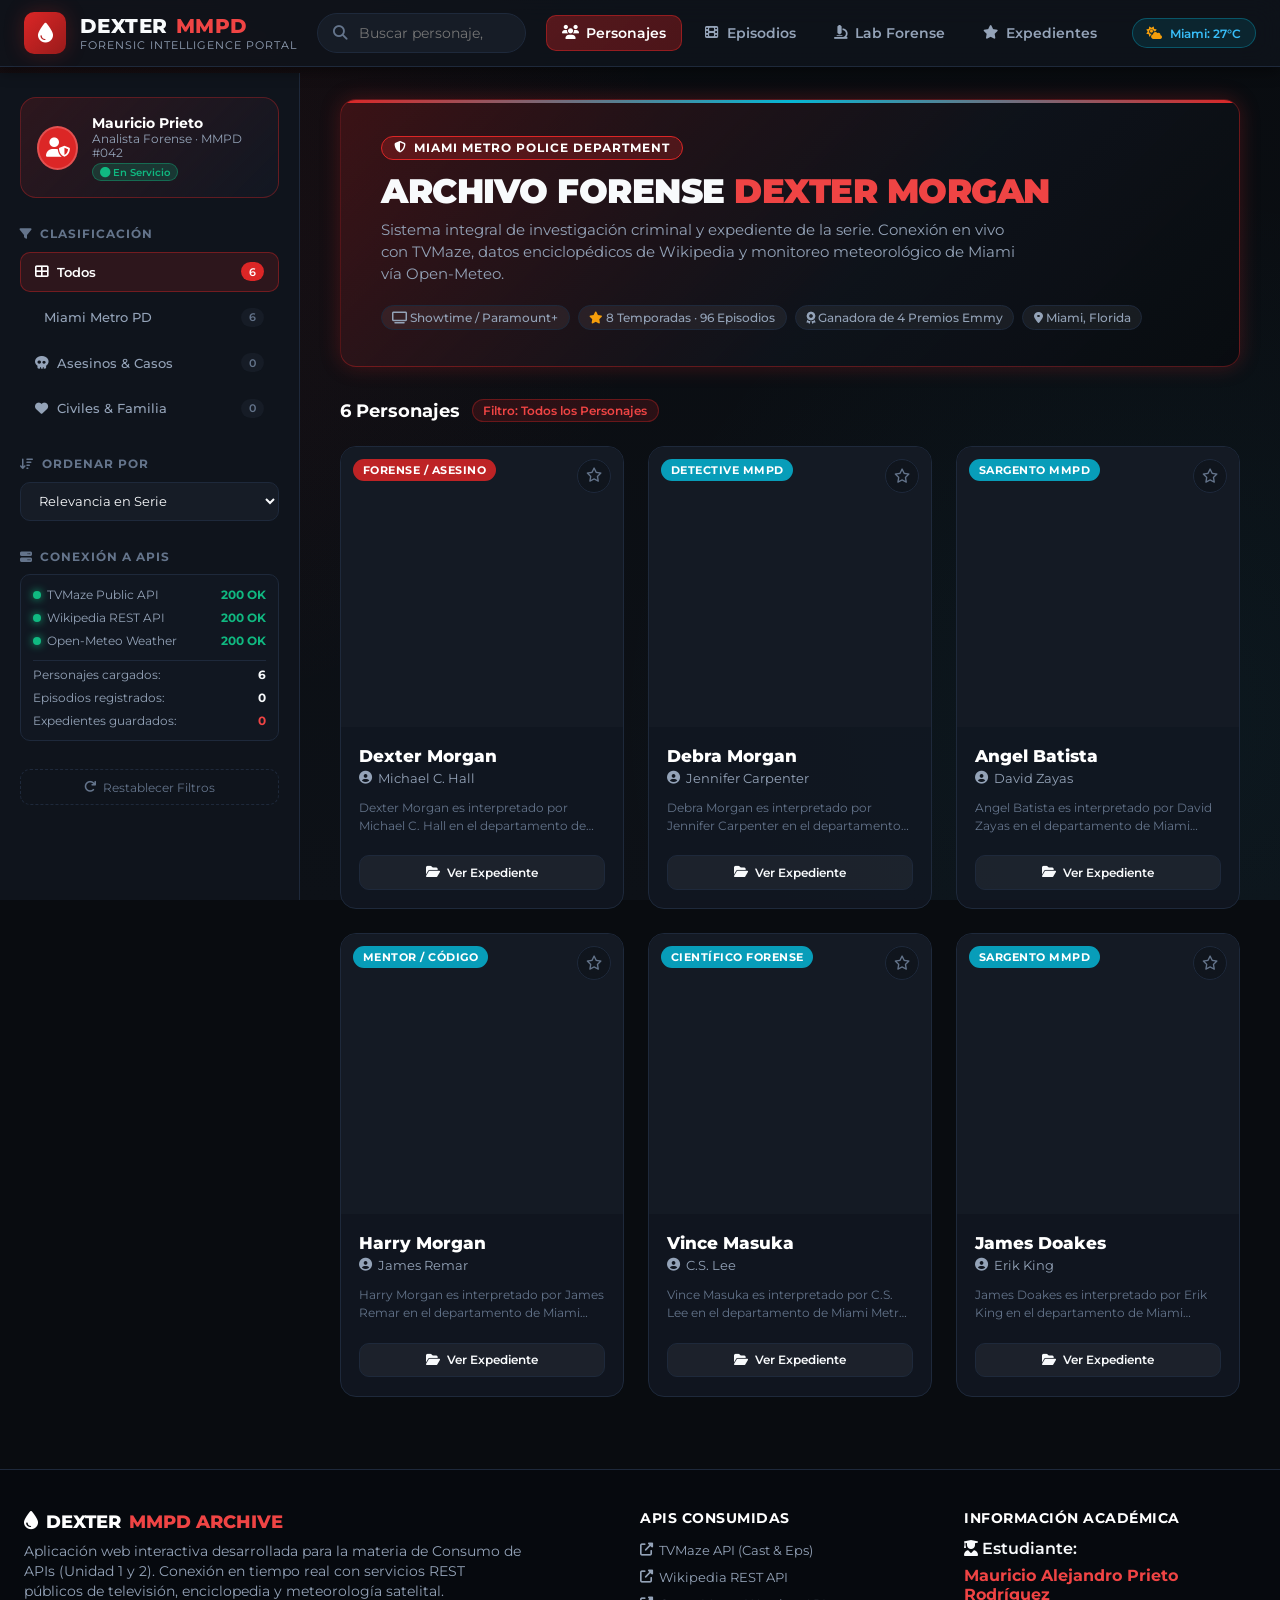
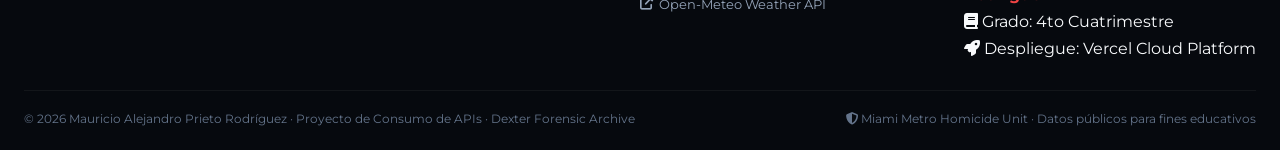
==== index.html @ 2302f98a "feat: rediseño completo Dexter con Navbar, Sidebar, consumo de 3 APIs y soporte Vercel" ====
<!DOCTYPE html>
<html lang="es">
<head>
  <meta charset="UTF-8">
  <meta name="viewport" content="width=device-width, initial-scale=1.0">
  <title>Dexter: Archivo Forense Miami Metro | Portal de APIs</title>
  <meta name="description" content="Plataforma de investigación y catálogo forense de la serie Dexter. Consumo de TVMaze API, Wikipedia REST API y Open-Meteo Weather API.">
  
  <!-- Tipografía Google Fonts -->
  <link rel="preconnect" href="https://fonts.googleapis.com">
  <link rel="preconnect" href="https://fonts.gstatic.com" crossorigin>
  <link href="https://fonts.googleapis.com/css2?family=Montserrat:wght@400;500;600;700;800;900&display=swap" rel="stylesheet">
  
  <!-- Iconos FontAwesome 6 -->
  <link rel="stylesheet" href="https://cdnjs.cloudflare.com/ajax/libs/font-awesome/6.4.0/css/all.min.css">
  
  <!-- Hojas de Estilo -->
  <link rel="stylesheet" href="./css/style.css">
</head>
<body>

  <!-- =====================================================================
       1. NAVBAR (CHECKLIST 1 - REQUISITO 1)
       Barra de navegación visible, funcional con búsqueda y badge meteorológico
       ===================================================================== -->
  <nav class="navbar" id="main-navbar">
    <div class="navbar-container">
      
      <!-- Marca / Logo -->
      <div class="navbar-brand" onclick="resetAllFilters()">
        <div class="brand-badge">
          <i class="fas fa-tint"></i>
        </div>
        <div class="brand-text">
          <h1>DEXTER <span>MMPD</span></h1>
          <p>Forensic Intelligence Portal</p>
        </div>
      </div>

      <!-- Barra de Búsqueda Dinámica (Checklist 2 - Requisito 3) -->
      <div class="nav-search-box">
        <i class="fas fa-search"></i>
        <input 
          type="text" 
          id="nav-search" 
          class="nav-search-input" 
          placeholder="Buscar personaje, actor o episodio..." 
          autocomplete="off"
        >
        <button id="clear-search" class="clear-search-btn" title="Limpiar búsqueda">
          <i class="fas fa-times"></i>
        </button>
      </div>

      <!-- Navegación por pestañas -->
      <div class="nav-links">
        <button class="nav-btn active" data-tab="characters">
          <i class="fas fa-users"></i> Personajes
        </button>
        <button class="nav-btn" data-tab="episodes">
          <i class="fas fa-film"></i> Episodios
        </button>
        <button class="nav-btn" data-tab="forensics">
          <i class="fas fa-microscope"></i> Lab Forense
        </button>
        <button class="nav-btn" data-tab="favorites">
          <i class="fas fa-star"></i> Expedientes
        </button>
      </div>

      <!-- Badge de Clima en Vivo de Miami (Open-Meteo API) -->
      <div class="weather-nav-badge" id="navbar-weather-badge">
        <i class="fas fa-cloud-sun"></i> Miami: 27°C
      </div>

      <!-- Botón móvil para el sidebar -->
      <button class="sidebar-toggle-btn" id="sidebar-toggle" title="Abrir Filtros">
        <i class="fas fa-bars"></i>
      </button>

    </div>
  </nav>

  <!-- =====================================================================
       LAYOUT PRINCIPAL (SIDEBAR + MAIN CONTAINER)
       ===================================================================== -->
  <div class="app-layout">

    <!-- ===================================================================
         2. SIDEBAR (CHECKLIST 1 - REQUISITO 2)
         Componente de barra lateral estructurado con filtros y estadísticas
         =================================================================== -->
    <aside class="sidebar" id="sidebar">
      
      <!-- Perfil del Agente -->
      <div class="agent-profile-card">
        <div class="agent-avatar">
          <i class="fas fa-user-shield"></i>
        </div>
        <div class="agent-info">
          <h4>Mauricio Prieto</h4>
          <p>Analista Forense · MMPD #042</p>
          <span class="agent-badge"><i class="fas fa-circle"></i> En Servicio</span>
        </div>
      </div>

      <!-- Filtro por Bando / Rol -->
      <div class="sidebar-section">
        <h4 class="sidebar-title"><i class="fas fa-filter"></i> Clasificación</h4>
        <div class="filter-group">
          <button class="filter-btn active" data-filter="all">
            <span class="btn-label"><i class="fas fa-th-large"></i> Todos</span>
            <span class="count-badge" id="count-all">0</span>
          </button>
          <button class="filter-btn" data-filter="police">
            <span class="btn-label"><i class="fas fa-badge-sheriff"></i> Miami Metro PD</span>
            <span class="count-badge" id="count-police">0</span>
          </button>
          <button class="filter-btn" data-filter="antagonist">
            <span class="btn-label"><i class="fas fa-skull"></i> Asesinos & Casos</span>
            <span class="count-badge" id="count-antagonists">0</span>
          </button>
          <button class="filter-btn" data-filter="civilian">
            <span class="btn-label"><i class="fas fa-heart"></i> Civiles & Familia</span>
            <span class="count-badge" id="count-civilians">0</span>
          </button>
        </div>
      </div>

      <!-- Ordenamiento -->
      <div class="sidebar-section">
        <h4 class="sidebar-title"><i class="fas fa-sort-amount-down"></i> Ordenar Por</h4>
        <select id="sort-select" class="sidebar-select">
          <option value="default">Relevancia en Serie</option>
          <option value="name-asc">Nombre del Personaje (A-Z)</option>
          <option value="actor-asc">Nombre del Actor (A-Z)</option>
        </select>
      </div>

      <!-- Estadísticas en Vivo de APIs Conectadas -->
      <div class="sidebar-section">
        <h4 class="sidebar-title"><i class="fas fa-server"></i> Conexión a APIs</h4>
        <div class="stats-list">
          <div class="stat-item">
            <span><span class="status-dot"></span>TVMaze Public API</span>
            <strong style="color:var(--miami-green);">200 OK</strong>
          </div>
          <div class="stat-item">
            <span><span class="status-dot"></span>Wikipedia REST API</span>
            <strong style="color:var(--miami-green);">200 OK</strong>
          </div>
          <div class="stat-item">
            <span><span class="status-dot"></span>Open-Meteo Weather</span>
            <strong style="color:var(--miami-green);">200 OK</strong>
          </div>
          <div class="stat-item" style="border-top:1px solid var(--border-subtle); padding-top:0.4rem; margin-top:0.2rem;">
            <span>Personajes cargados:</span>
            <strong id="stat-chars-count">0</strong>
          </div>
          <div class="stat-item">
            <span>Episodios registrados:</span>
            <strong id="stat-episodes-count">0</strong>
          </div>
          <div class="stat-item">
            <span>Expedientes guardados:</span>
            <strong id="stat-favorites-count" style="color:var(--crimson-light);">0</strong>
          </div>
        </div>
      </div>

      <!-- Botón para Restablecer Filtros -->
      <button class="reset-filters-btn" onclick="resetAllFilters()">
        <i class="fas fa-redo"></i> Restablecer Filtros
      </button>

    </aside>

    <!-- ===================================================================
         3. MAIN CONTAINER (CHECKLIST 1 - REQUISITO 3)
         Área de contenido principal claramente definida y dinámica
         =================================================================== -->
    <main class="main-container" id="main-content">
      
      <!-- Hero Banner -->
      <section class="hero-banner">
        <div class="hero-badge">
          <i class="fas fa-shield-alt"></i> Miami Metro Police Department
        </div>
        <h2 class="hero-title">Archivo Forense <span>Dexter Morgan</span></h2>
        <p class="hero-subtitle">
          Sistema integral de investigación criminal y expediente de la serie. Conexión en vivo con TVMaze, datos enciclopédicos de Wikipedia y monitoreo meteorológico de Miami vía Open-Meteo.
        </p>
        <div class="hero-tags">
          <span class="hero-tag"><i class="fas fa-tv"></i> Showtime / Paramount+</span>
          <span class="hero-tag"><i class="fas fa-star" style="color:var(--miami-gold);"></i> 8 Temporadas · 96 Episodios</span>
          <span class="hero-tag"><i class="fas fa-award"></i> Ganadora de 4 Premios Emmy</span>
          <span class="hero-tag"><i class="fas fa-map-marker-alt"></i> Miami, Florida</span>
        </div>
      </section>

      <!-- Barra de Estado de Resultados -->
      <div class="results-control-bar">
        <div class="results-info">
          <span class="results-count" id="results-count-text">Cargando datos...</span>
          <span class="active-filter-indicator" id="active-filter-badge">Todos los Personajes</span>
        </div>
      </div>

      <!-- Área de Contenido Dinámico (Grilla de tarjetas, episodios o lab) -->
      <div id="main-content-area">
        <!-- Renderizado dinámicamente mediante js/app.js -->
      </div>

    </main>

  </div>

  <!-- =====================================================================
       4. MODAL INTERACTIVO DE EXPEDIENTE COMPLETO
       ===================================================================== -->
  <div class="modal-overlay" id="character-modal">
    <div class="modal-content">
      <div class="modal-header">
        <h3><i class="fas fa-folder-open" style="color:var(--crimson-light);"></i> Expediente Confidencial</h3>
        <button class="modal-close-btn" onclick="closeCharacterModal()" title="Cerrar">
          <i class="fas fa-times"></i>
        </button>
      </div>
      <div class="modal-body">
        <div class="modal-image-wrap">
          <img id="modal-char-image" src="" alt="Personaje">
        </div>
        <div class="modal-dossier-info">
          <div class="dossier-row">
            <span class="dossier-label">Número de Registro</span>
            <span class="dossier-val" id="modal-char-id" style="color:var(--crimson-light); font-weight:700;">MMPD-CASE-01</span>
          </div>
          <div class="dossier-row">
            <span class="dossier-label">Nombre del Sujeto</span>
            <span class="dossier-val" id="modal-char-name" style="font-size:1.25rem; font-weight:800;">Nombre</span>
          </div>
          <div class="dossier-row">
            <span class="dossier-label">Actor Intérprete</span>
            <span class="dossier-val" id="modal-char-actor">Actor</span>
          </div>
          <div class="dossier-row">
            <span class="dossier-label">Asignación / Rol</span>
            <span class="dossier-val" id="modal-char-role">Rol</span>
          </div>
          <div class="dossier-row">
            <span class="dossier-label">Extracto de Investigación</span>
            <span class="dossier-val" id="modal-char-desc" style="font-size:0.85rem; color:var(--text-muted); line-height:1.5;">Descripción</span>
          </div>
        </div>
      </div>
    </div>
  </div>

  <!-- =====================================================================
       5. FOOTER (CHECKLIST 1 - REQUISITO 4)
       Pie de página completo con créditos, APIs y estatus
       ===================================================================== -->
  <footer class="footer">
    <div class="footer-container">
      <div class="footer-top">
        
        <!-- Columna 1: Datos del Proyecto -->
        <div class="footer-brand">
          <h4><i class="fas fa-tint"></i> DEXTER <span>MMPD ARCHIVE</span></h4>
          <p>
            Aplicación web interactiva desarrollada para la materia de Consumo de APIs (Unidad 1 y 2). Conexión en tiempo real con servicios REST públicos de televisión, enciclopedia y meteorología satelital.
          </p>
        </div>

        <!-- Columna 2: APIs Consumidas (Checklist 2 - Requisito 2) -->
        <div class="footer-column">
          <h5>APIs Consumidas</h5>
          <ul>
            <li>
              <a href="https://www.tvmaze.com/api" target="_blank" rel="noopener noreferrer">
                <i class="fas fa-external-link-alt"></i> TVMaze API (Cast & Eps)
              </a>
            </li>
            <li>
              <a href="https://en.wikipedia.org/api/rest_v1/" target="_blank" rel="noopener noreferrer">
                <i class="fas fa-external-link-alt"></i> Wikipedia REST API
              </a>
            </li>
            <li>
              <a href="https://open-meteo.com" target="_blank" rel="noopener noreferrer">
                <i class="fas fa-external-link-alt"></i> Open-Meteo Weather API
              </a>
            </li>
          </ul>
        </div>

        <!-- Columna 3: Información del Estudiante -->
        <div class="footer-column">
          <h5>Información Académica</h5>
          <ul>
            <li><span style="color:var(--text-main); font-weight:600;"><i class="fas fa-user-graduate"></i> Estudiante:</span></li>
            <li style="color:var(--crimson-light); font-weight:700;">Mauricio Alejandro Prieto Rodríguez</li>
            <li><span><i class="fas fa-book"></i> Grado:</span> 4to Cuatrimestre</li>
            <li><span><i class="fas fa-rocket"></i> Despliegue:</span> Vercel Cloud Platform</li>
          </ul>
        </div>

      </div>

      <div class="footer-bottom">
        <p>&copy; 2026 Mauricio Alejandro Prieto Rodríguez · Proyecto de Consumo de APIs · Dexter Forensic Archive</p>
        <p><i class="fas fa-shield-alt"></i> Miami Metro Homicide Unit · Datos públicos para fines educativos</p>
      </div>
    </div>
  </footer>

  <!-- Script Principal -->
  <script src="./js/app.js"></script>
</body>
</html>
---- css/style.css ----
/* ==========================================================================
   DEXTER MIAMI METRO FORENSIC ARCHIVE - ESTILOS PRINCIPALES
   Autor: Mauricio Alejandro Prieto Rodriguez
   ========================================================================== */

:root {
  --bg-primary: #090c10;
  --bg-secondary: #0f141c;
  --bg-card: rgba(18, 24, 35, 0.85);
  --bg-card-hover: rgba(26, 34, 49, 0.95);
  --bg-glass: rgba(15, 20, 28, 0.75);
  --bg-input: #161c26;

  --crimson-primary: #dc2626;
  --crimson-dark: #991b1b;
  --crimson-light: #ef4444;
  --crimson-glow: rgba(220, 38, 38, 0.35);

  --miami-teal: #06b6d4;
  --miami-gold: #f59e0b;
  --miami-green: #10b981;

  --text-main: #f8fafc;
  --text-muted: #94a3b8;
  --text-dim: #64748b;

  --border-subtle: #1e293b;
  --border-focus: #dc2626;

  --radius-sm: 6px;
  --radius-md: 10px;
  --radius-lg: 16px;
  --radius-full: 9999px;

  --shadow-sm: 0 2px 6px rgba(0, 0, 0, 0.3);
  --shadow-md: 0 4px 14px rgba(0, 0, 0, 0.45);
  --shadow-lg: 0 10px 30px rgba(0, 0, 0, 0.6);
  --shadow-crimson: 0 0 20px rgba(220, 38, 38, 0.25);

  --transition: all 0.25s cubic-bezier(0.4, 0, 0.2, 1);
  --font-main: 'Montserrat', -apple-system, BlinkMacSystemFont, 'Segoe UI', Roboto, sans-serif;
}

/* Reset y base */
*, *::before, *::after {
  box-sizing: border-box;
  margin: 0;
  padding: 0;
}

body {
  font-family: var(--font-main);
  background-color: var(--bg-primary);
  color: var(--text-main);
  min-height: 100vh;
  display: flex;
  flex-direction: column;
  overflow-x: hidden;
  background-image: 
    radial-gradient(circle at 10% 20%, rgba(220, 38, 38, 0.08) 0%, transparent 40%),
    radial-gradient(circle at 90% 80%, rgba(6, 182, 212, 0.05) 0%, transparent 40%),
    linear-gradient(180deg, #090c10 0%, #0d1117 100%);
  background-attachment: fixed;
}

a {
  color: inherit;
  text-decoration: none;
}

button, input, select {
  font-family: inherit;
}

/* ==========================================================================
   NAVBAR (CHECKLIST 1 - REQUISITO 1)
   ========================================================================== */
.navbar {
  position: sticky;
  top: 0;
  z-index: 100;
  background: var(--bg-glass);
  backdrop-filter: blur(14px);
  -webkit-backdrop-filter: blur(14px);
  border-bottom: 1px solid var(--border-subtle);
  padding: 0.75rem 1.5rem;
  box-shadow: var(--shadow-md);
}

.navbar-container {
  max-width: 1600px;
  margin: 0 auto;
  display: flex;
  align-items: center;
  justify-content: space-between;
  gap: 1.25rem;
}

.navbar-brand {
  display: flex;
  align-items: center;
  gap: 0.85rem;
  cursor: pointer;
}

.brand-badge {
  width: 42px;
  height: 42px;
  background: linear-gradient(135deg, var(--crimson-primary), var(--crimson-dark));
  border-radius: var(--radius-md);
  display: flex;
  align-items: center;
  justify-content: center;
  color: #fff;
  font-size: 1.25rem;
  box-shadow: var(--shadow-crimson);
  transition: var(--transition);
}

.navbar-brand:hover .brand-badge {
  transform: rotate(5deg) scale(1.05);
}

.brand-text h1 {
  font-size: 1.25rem;
  font-weight: 800;
  letter-spacing: 0.5px;
  display: flex;
  align-items: center;
  gap: 0.5rem;
}

.brand-text h1 span {
  color: var(--crimson-light);
}

.brand-text p {
  font-size: 0.7rem;
  color: var(--text-muted);
  letter-spacing: 1px;
  text-transform: uppercase;
}

/* Barra de Búsqueda de la Navbar */
.nav-search-box {
  flex: 1;
  max-width: 480px;
  position: relative;
}

.nav-search-box i.fa-search {
  position: absolute;
  left: 1rem;
  top: 50%;
  transform: translateY(-50%);
  color: var(--text-dim);
  font-size: 0.9rem;
}

.nav-search-input {
  width: 100%;
  padding: 0.65rem 2.5rem 0.65rem 2.6rem;
  background: var(--bg-input);
  border: 1px solid var(--border-subtle);
  border-radius: var(--radius-full);
  color: var(--text-main);
  font-size: 0.875rem;
  transition: var(--transition);
}

.nav-search-input:focus {
  outline: none;
  border-color: var(--crimson-light);
  box-shadow: 0 0 0 3px rgba(220, 38, 38, 0.2);
  background: #1c2331;
}

.clear-search-btn {
  position: absolute;
  right: 0.85rem;
  top: 50%;
  transform: translateY(-50%);
  background: none;
  border: none;
  color: var(--text-dim);
  cursor: pointer;
  display: none;
  font-size: 0.85rem;
  padding: 0.2rem;
}

.clear-search-btn:hover {
  color: var(--text-main);
}

/* Navegación y Acciones */
.nav-links {
  display: flex;
  align-items: center;
  gap: 0.5rem;
}

.nav-btn {
  background: transparent;
  border: none;
  color: var(--text-muted);
  padding: 0.55rem 0.95rem;
  border-radius: var(--radius-md);
  font-size: 0.85rem;
  font-weight: 600;
  cursor: pointer;
  display: flex;
  align-items: center;
  gap: 0.45rem;
  transition: var(--transition);
}

.nav-btn:hover {
  color: var(--text-main);
  background: rgba(255, 255, 255, 0.05);
}

.nav-btn.active {
  color: #fff;
  background: linear-gradient(135deg, rgba(220, 38, 38, 0.35), rgba(153, 27, 27, 0.45));
  border: 1px solid rgba(220, 38, 38, 0.5);
}

/* Badge de Clima en tiempo real (Open-Meteo) */
.weather-nav-badge {
  display: flex;
  align-items: center;
  gap: 0.5rem;
  background: rgba(6, 182, 212, 0.12);
  border: 1px solid rgba(6, 182, 212, 0.35);
  color: #38bdf8;
  padding: 0.4rem 0.85rem;
  border-radius: var(--radius-full);
  font-size: 0.78rem;
  font-weight: 600;
}

.weather-nav-badge i {
  color: var(--miami-gold);
}

.sidebar-toggle-btn {
  display: none;
  background: var(--bg-input);
  border: 1px solid var(--border-subtle);
  color: var(--text-main);
  width: 38px;
  height: 38px;
  border-radius: var(--radius-md);
  cursor: pointer;
  align-items: center;
  justify-content: center;
  font-size: 1.1rem;
}

/* ==========================================================================
   LAYOUT PRINCIPAL: SIDEBAR + MAIN CONTAINER
   ========================================================================== */
.app-layout {
  display: flex;
  flex: 1;
  max-width: 1600px;
  width: 100%;
  margin: 0 auto;
  position: relative;
}

/* ==========================================================================
   SIDEBAR (CHECKLIST 1 - REQUISITO 2)
   ========================================================================== */
.sidebar {
  width: 300px;
  background: var(--bg-secondary);
  border-right: 1px solid var(--border-subtle);
  padding: 1.5rem 1.25rem;
  display: flex;
  flex-direction: column;
  gap: 1.75rem;
  position: sticky;
  top: 73px;
  height: calc(100vh - 73px);
  overflow-y: auto;
  scrollbar-width: thin;
  scrollbar-color: var(--border-subtle) transparent;
}

.sidebar::-webkit-scrollbar {
  width: 5px;
}
.sidebar::-webkit-scrollbar-thumb {
  background: var(--border-subtle);
  border-radius: 4px;
}

/* Tarjeta de Agente / Perfil */
.agent-profile-card {
  background: linear-gradient(135deg, rgba(220, 38, 38, 0.15), rgba(18, 24, 35, 0.9));
  border: 1px solid rgba(220, 38, 38, 0.35);
  padding: 1rem;
  border-radius: var(--radius-lg);
  display: flex;
  align-items: center;
  gap: 0.85rem;
}

.agent-avatar {
  width: 44px;
  height: 44px;
  border-radius: 50%;
  background: var(--crimson-primary);
  display: flex;
  align-items: center;
  justify-content: center;
  color: #fff;
  font-size: 1.2rem;
  border: 2px solid rgba(255, 255, 255, 0.2);
}

.agent-info h4 {
  font-size: 0.88rem;
  font-weight: 700;
  color: #fff;
}

.agent-info p {
  font-size: 0.72rem;
  color: var(--text-muted);
}

.agent-badge {
  display: inline-block;
  background: rgba(16, 185, 129, 0.2);
  color: var(--miami-green);
  border: 1px solid rgba(16, 185, 129, 0.4);
  font-size: 0.65rem;
  padding: 0.1rem 0.45rem;
  border-radius: var(--radius-full);
  margin-top: 0.2rem;
  font-weight: 600;
}

/* Secciones de filtros */
.sidebar-section {
  display: flex;
  flex-direction: column;
  gap: 0.65rem;
}

.sidebar-title {
  font-size: 0.75rem;
  text-transform: uppercase;
  letter-spacing: 1px;
  color: var(--text-dim);
  font-weight: 700;
  display: flex;
  align-items: center;
  gap: 0.45rem;
}

.filter-group {
  display: flex;
  flex-direction: column;
  gap: 0.35rem;
}

.filter-btn {
  background: transparent;
  border: 1px solid transparent;
  color: var(--text-muted);
  padding: 0.6rem 0.85rem;
  border-radius: var(--radius-md);
  font-size: 0.82rem;
  font-weight: 500;
  cursor: pointer;
  display: flex;
  align-items: center;
  justify-content: space-between;
  text-align: left;
  transition: var(--transition);
}

.filter-btn .btn-label {
  display: flex;
  align-items: center;
  gap: 0.6rem;
}

.filter-btn .count-badge {
  background: var(--bg-input);
  color: var(--text-dim);
  font-size: 0.7rem;
  padding: 0.15rem 0.5rem;
  border-radius: var(--radius-full);
  font-weight: 600;
}

.filter-btn:hover {
  background: rgba(255, 255, 255, 0.04);
  color: var(--text-main);
}

.filter-btn.active {
  background: rgba(220, 38, 38, 0.15);
  border-color: rgba(220, 38, 38, 0.4);
  color: #fff;
  font-weight: 600;
}

.filter-btn.active .count-badge {
  background: var(--crimson-primary);
  color: #fff;
}

/* Selectores del Sidebar */
.sidebar-select {
  width: 100%;
  background: var(--bg-input);
  border: 1px solid var(--border-subtle);
  color: var(--text-main);
  padding: 0.6rem 0.85rem;
  border-radius: var(--radius-md);
  font-size: 0.82rem;
  cursor: pointer;
  transition: var(--transition);
}

.sidebar-select:focus {
  outline: none;
  border-color: var(--crimson-light);
}

/* Estadísticas de la API en el Sidebar */
.stats-list {
  background: var(--bg-card);
  border: 1px solid var(--border-subtle);
  border-radius: var(--radius-md);
  padding: 0.75rem;
  display: flex;
  flex-direction: column;
  gap: 0.5rem;
}

.stat-item {
  display: flex;
  justify-content: space-between;
  align-items: center;
  font-size: 0.76rem;
  color: var(--text-muted);
}

.stat-item strong {
  color: var(--text-main);
}

.status-dot {
  display: inline-block;
  width: 8px;
  height: 8px;
  border-radius: 50%;
  background: var(--miami-green);
  box-shadow: 0 0 8px var(--miami-green);
  margin-right: 0.35rem;
}

.reset-filters-btn {
  background: transparent;
  border: 1px dashed var(--border-subtle);
  color: var(--text-dim);
  padding: 0.6rem;
  border-radius: var(--radius-md);
  font-size: 0.78rem;
  cursor: pointer;
  transition: var(--transition);
  display: flex;
  align-items: center;
  justify-content: center;
  gap: 0.4rem;
}

.reset-filters-btn:hover {
  border-color: var(--crimson-light);
  color: var(--crimson-light);
}

/* ==========================================================================
   MAIN CONTAINER (CHECKLIST 1 - REQUISITO 3)
   ========================================================================== */
.main-container {
  flex: 1;
  padding: 2rem 2.5rem;
  overflow-y: auto;
  min-width: 0;
}

/* Hero Banner */
.hero-banner {
  background: linear-gradient(135deg, rgba(220, 38, 38, 0.2) 0%, rgba(15, 20, 28, 0.85) 60%, rgba(9, 12, 16, 0.95) 100%),
              url('https://static.tvmaze.com/uploads/images/medium_portrait/0/2226.jpg') no-repeat right 5% center / contain;
  border: 1px solid rgba(220, 38, 38, 0.35);
  border-radius: var(--radius-lg);
  padding: 2.25rem 2.5rem;
  margin-bottom: 2rem;
  position: relative;
  overflow: hidden;
  box-shadow: var(--shadow-crimson);
}

.hero-banner::before {
  content: '';
  position: absolute;
  top: 0;
  left: 0;
  right: 0;
  height: 3px;
  background: linear-gradient(90deg, var(--crimson-primary), var(--miami-teal), var(--crimson-primary));
}

.hero-badge {
  display: inline-flex;
  align-items: center;
  gap: 0.45rem;
  background: rgba(220, 38, 38, 0.25);
  border: 1px solid var(--crimson-primary);
  color: #fff;
  font-size: 0.72rem;
  font-weight: 700;
  text-transform: uppercase;
  letter-spacing: 1px;
  padding: 0.25rem 0.75rem;
  border-radius: var(--radius-full);
  margin-bottom: 0.75rem;
}

.hero-title {
  font-size: 2.1rem;
  font-weight: 900;
  line-height: 1.15;
  margin-bottom: 0.5rem;
  text-transform: uppercase;
  letter-spacing: -0.5px;
}

.hero-title span {
  color: var(--crimson-light);
}

.hero-subtitle {
  color: var(--text-muted);
  font-size: 0.92rem;
  max-width: 650px;
  line-height: 1.5;
  margin-bottom: 1.25rem;
}

.hero-tags {
  display: flex;
  flex-wrap: wrap;
  gap: 0.5rem;
}

.hero-tag {
  background: rgba(255, 255, 255, 0.06);
  border: 1px solid var(--border-subtle);
  color: var(--text-muted);
  padding: 0.25rem 0.65rem;
  border-radius: var(--radius-full);
  font-size: 0.75rem;
  font-weight: 500;
}

/* Barra de Control de Resultados */
.results-control-bar {
  display: flex;
  align-items: center;
  justify-content: space-between;
  margin-bottom: 1.5rem;
  flex-wrap: wrap;
  gap: 1rem;
}

.results-info {
  display: flex;
  align-items: center;
  gap: 0.75rem;
}

.results-count {
  font-size: 1.1rem;
  font-weight: 700;
  color: #fff;
}

.active-filter-indicator {
  background: rgba(220, 38, 38, 0.15);
  border: 1px solid rgba(220, 38, 38, 0.35);
  color: var(--crimson-light);
  font-size: 0.75rem;
  padding: 0.2rem 0.65rem;
  border-radius: var(--radius-full);
  font-weight: 600;
}

/* ==========================================================================
   GRILLA DE PERSONAJES Y TARJETAS (CARDS)
   ========================================================================== */
.characters-grid {
  display: grid;
  grid-template-columns: repeat(auto-fill, minmax(240px, 1fr));
  gap: 1.5rem;
  margin-bottom: 2.5rem;
}

.character-card {
  background: var(--bg-card);
  border: 1px solid var(--border-subtle);
  border-radius: var(--radius-lg);
  overflow: hidden;
  display: flex;
  flex-direction: column;
  transition: var(--transition);
  position: relative;
}

.character-card:hover {
  transform: translateY(-6px);
  border-color: rgba(220, 38, 38, 0.6);
  box-shadow: 0 12px 28px rgba(0, 0, 0, 0.6), var(--shadow-crimson);
  background: var(--bg-card-hover);
}

.card-image-wrap {
  position: relative;
  width: 100%;
  height: 280px;
  overflow: hidden;
  background: #141a24;
}

.card-image {
  width: 100%;
  height: 100%;
  object-fit: cover;
  object-position: top center;
  transition: transform 0.4s ease;
}

.character-card:hover .card-image {
  transform: scale(1.05);
}

.card-role-badge {
  position: absolute;
  top: 0.75rem;
  left: 0.75rem;
  font-size: 0.68rem;
  font-weight: 700;
  text-transform: uppercase;
  letter-spacing: 0.5px;
  padding: 0.25rem 0.6rem;
  border-radius: var(--radius-full);
  backdrop-filter: blur(8px);
}

.badge-forensic {
  background: rgba(220, 38, 38, 0.85);
  color: #fff;
}

.badge-police {
  background: rgba(6, 182, 212, 0.85);
  color: #fff;
}

.badge-antagonist {
  background: rgba(153, 27, 27, 0.9);
  color: #fca5a5;
  border: 1px solid #ef4444;
}

.badge-civilian {
  background: rgba(100, 116, 139, 0.85);
  color: #fff;
}

.card-favorite-btn {
  position: absolute;
  top: 0.75rem;
  right: 0.75rem;
  background: rgba(15, 20, 28, 0.8);
  backdrop-filter: blur(6px);
  border: 1px solid var(--border-subtle);
  color: var(--text-dim);
  width: 34px;
  height: 34px;
  border-radius: 50%;
  cursor: pointer;
  display: flex;
  align-items: center;
  justify-content: center;
  font-size: 0.9rem;
  transition: var(--transition);
}

.card-favorite-btn:hover,
.card-favorite-btn.favorited {
  color: var(--crimson-light);
  border-color: var(--crimson-light);
  transform: scale(1.1);
}

.card-body {
  padding: 1.15rem;
  display: flex;
  flex-direction: column;
  flex: 1;
}

.card-character-name {
  font-size: 1.05rem;
  font-weight: 800;
  margin-bottom: 0.25rem;
  color: #fff;
}

.card-actor-name {
  font-size: 0.82rem;
  color: var(--text-muted);
  margin-bottom: 0.85rem;
  display: flex;
  align-items: center;
  gap: 0.35rem;
}

.card-details {
  font-size: 0.78rem;
  color: var(--text-dim);
  line-height: 1.45;
  margin-bottom: 1.25rem;
  display: -webkit-box;
  -webkit-line-clamp: 2;
  -webkit-box-orient: vertical;
  overflow: hidden;
  flex: 1;
}

.card-footer {
  margin-top: auto;
  display: flex;
  gap: 0.5rem;
}

.card-action-btn {
  flex: 1;
  background: rgba(255, 255, 255, 0.05);
  border: 1px solid var(--border-subtle);
  color: var(--text-main);
  padding: 0.55rem;
  border-radius: var(--radius-md);
  font-size: 0.78rem;
  font-weight: 600;
  cursor: pointer;
  display: flex;
  align-items: center;
  justify-content: center;
  gap: 0.4rem;
  transition: var(--transition);
}

.card-action-btn:hover {
  background: var(--crimson-primary);
  border-color: var(--crimson-primary);
  color: #fff;
}

/* ==========================================================================
   VISTA DE EPISODIOS
   ========================================================================== */
.episodes-filter-bar {
  display: flex;
  align-items: center;
  gap: 1rem;
  margin-bottom: 1.5rem;
  background: var(--bg-card);
  padding: 1rem 1.25rem;
  border-radius: var(--radius-lg);
  border: 1px solid var(--border-subtle);
  flex-wrap: wrap;
}

.episodes-grid {
  display: grid;
  grid-template-columns: repeat(auto-fill, minmax(320px, 1fr));
  gap: 1.5rem;
  margin-bottom: 2.5rem;
}

.episode-card {
  background: var(--bg-card);
  border: 1px solid var(--border-subtle);
  border-radius: var(--radius-lg);
  overflow: hidden;
  transition: var(--transition);
  display: flex;
  flex-direction: column;
}

.episode-card:hover {
  transform: translateY(-4px);
  border-color: rgba(220, 38, 38, 0.5);
  box-shadow: var(--shadow-md);
}

.episode-thumbnail-wrap {
  width: 100%;
  height: 180px;
  position: relative;
  background: #141a24;
}

.episode-thumbnail {
  width: 100%;
  height: 100%;
  object-fit: cover;
}

.episode-code-badge {
  position: absolute;
  top: 0.75rem;
  left: 0.75rem;
  background: rgba(9, 12, 16, 0.85);
  backdrop-filter: blur(6px);
  color: var(--crimson-light);
  font-weight: 800;
  font-size: 0.72rem;
  padding: 0.25rem 0.6rem;
  border-radius: var(--radius-md);
  border: 1px solid rgba(220, 38, 38, 0.4);
}

.episode-rating-badge {
  position: absolute;
  top: 0.75rem;
  right: 0.75rem;
  background: rgba(9, 12, 16, 0.85);
  backdrop-filter: blur(6px);
  color: var(--miami-gold);
  font-weight: 700;
  font-size: 0.75rem;
  padding: 0.25rem 0.55rem;
  border-radius: var(--radius-md);
  display: flex;
  align-items: center;
  gap: 0.25rem;
}

.episode-card-body {
  padding: 1.25rem;
  display: flex;
  flex-direction: column;
  flex: 1;
}

.episode-title {
  font-size: 1rem;
  font-weight: 700;
  margin-bottom: 0.35rem;
  color: #fff;
}

.episode-airdate {
  font-size: 0.75rem;
  color: var(--text-dim);
  margin-bottom: 0.75rem;
  display: flex;
  align-items: center;
  gap: 0.35rem;
}

.episode-summary {
  font-size: 0.8rem;
  color: var(--text-muted);
  line-height: 1.5;
  display: -webkit-box;
  -webkit-line-clamp: 3;
  -webkit-box-orient: vertical;
  overflow: hidden;
}

/* ==========================================================================
   VISTA DE FORENSE & CLIMA (MMPD LAB)
   ========================================================================== */
.forensics-view-container {
  display: grid;
  grid-template-columns: 1fr 1fr;
  gap: 1.75rem;
  margin-bottom: 2.5rem;
}

.forensic-panel {
  background: var(--bg-card);
  border: 1px solid var(--border-subtle);
  border-radius: var(--radius-lg);
  padding: 1.75rem;
  display: flex;
  flex-direction: column;
  gap: 1.25rem;
}

.forensic-panel-header {
  display: flex;
  align-items: center;
  justify-content: space-between;
  border-bottom: 1px solid var(--border-subtle);
  padding-bottom: 1rem;
}

.forensic-panel-header h3 {
  font-size: 1.15rem;
  font-weight: 700;
  display: flex;
  align-items: center;
  gap: 0.6rem;
  color: #fff;
}

.weather-stats-grid {
  display: grid;
  grid-template-columns: 1fr 1fr;
  gap: 1rem;
}

.weather-stat-box {
  background: var(--bg-input);
  border: 1px solid var(--border-subtle);
  padding: 1rem;
  border-radius: var(--radius-md);
  display: flex;
  align-items: center;
  gap: 0.85rem;
}

.weather-stat-icon {
  width: 40px;
  height: 40px;
  border-radius: var(--radius-md);
  background: rgba(6, 182, 212, 0.15);
  color: var(--miami-teal);
  display: flex;
  align-items: center;
  justify-content: center;
  font-size: 1.2rem;
}

.weather-stat-info h5 {
  font-size: 0.72rem;
  color: var(--text-dim);
  text-transform: uppercase;
}

.weather-stat-info p {
  font-size: 1.1rem;
  font-weight: 700;
  color: #fff;
}

.wiki-extract-text {
  font-size: 0.88rem;
  color: var(--text-muted);
  line-height: 1.65;
}

/* ==========================================================================
   ESTADOS DE CARGA Y VACÍO
   ========================================================================== */
.loading-state {
  text-align: center;
  padding: 4rem 2rem;
  display: flex;
  flex-direction: column;
  align-items: center;
  gap: 1rem;
  color: var(--text-muted);
}

.spinner {
  width: 48px;
  height: 48px;
  border: 3px solid rgba(220, 38, 38, 0.2);
  border-top-color: var(--crimson-primary);
  border-radius: 50%;
  animation: spin 0.8s linear infinite;
}

@keyframes spin {
  to { transform: rotate(360deg); }
}

.empty-state {
  text-align: center;
  padding: 4rem 2rem;
  background: var(--bg-card);
  border: 1px dashed var(--border-subtle);
  border-radius: var(--radius-lg);
  margin: 1.5rem 0;
}

.empty-state i {
  font-size: 3rem;
  color: var(--crimson-light);
  margin-bottom: 1rem;
}

.empty-state h3 {
  font-size: 1.25rem;
  margin-bottom: 0.5rem;
  color: #fff;
}

.empty-state p {
  color: var(--text-muted);
  font-size: 0.875rem;
}

/* ==========================================================================
   MODAL DE EXPEDIENTE COMPLETO
   ========================================================================== */
.modal-overlay {
  position: fixed;
  inset: 0;
  background: rgba(0, 0, 0, 0.8);
  backdrop-filter: blur(8px);
  z-index: 1000;
  display: flex;
  align-items: center;
  justify-content: center;
  padding: 1.5rem;
  opacity: 0;
  pointer-events: none;
  transition: opacity 0.3s ease;
}

.modal-overlay.active {
  opacity: 1;
  pointer-events: all;
}

.modal-content {
  background: var(--bg-secondary);
  border: 1px solid rgba(220, 38, 38, 0.4);
  border-radius: var(--radius-lg);
  max-width: 720px;
  width: 100%;
  overflow: hidden;
  box-shadow: 0 20px 50px rgba(0, 0, 0, 0.8), var(--shadow-crimson);
  transform: scale(0.95);
  transition: transform 0.3s cubic-bezier(0.34, 1.56, 0.64, 1);
  display: flex;
  flex-direction: column;
  max-height: 90vh;
}

.modal-overlay.active .modal-content {
  transform: scale(1);
}

.modal-header {
  padding: 1.25rem 1.5rem;
  background: var(--bg-card);
  border-bottom: 1px solid var(--border-subtle);
  display: flex;
  align-items: center;
  justify-content: space-between;
}

.modal-header h3 {
  font-size: 1.2rem;
  color: #fff;
  display: flex;
  align-items: center;
  gap: 0.6rem;
}

.modal-close-btn {
  background: none;
  border: none;
  color: var(--text-dim);
  font-size: 1.25rem;
  cursor: pointer;
  padding: 0.25rem;
  transition: var(--transition);
}

.modal-close-btn:hover {
  color: var(--crimson-light);
}

.modal-body {
  padding: 1.5rem;
  overflow-y: auto;
  display: flex;
  gap: 1.5rem;
}

.modal-image-wrap {
  width: 220px;
  height: 310px;
  border-radius: var(--radius-md);
  overflow: hidden;
  flex-shrink: 0;
  border: 1px solid var(--border-subtle);
}

.modal-image-wrap img {
  width: 100%;
  height: 100%;
  object-fit: cover;
}

.modal-dossier-info {
  display: flex;
  flex-direction: column;
  gap: 0.85rem;
  flex: 1;
}

.dossier-row {
  display: flex;
  flex-direction: column;
  gap: 0.25rem;
}

.dossier-label {
  font-size: 0.72rem;
  text-transform: uppercase;
  color: var(--text-dim);
  font-weight: 700;
  letter-spacing: 0.5px;
}

.dossier-val {
  font-size: 0.95rem;
  color: #fff;
}

/* ==========================================================================
   FOOTER (CHECKLIST 1 - REQUISITO 4)
   ========================================================================== */
.footer {
  background: #06090e;
  border-top: 1px solid var(--border-subtle);
  padding: 2.5rem 1.5rem 1.5rem;
  margin-top: auto;
}

.footer-container {
  max-width: 1600px;
  margin: 0 auto;
  display: flex;
  flex-direction: column;
  gap: 2rem;
}

.footer-top {
  display: grid;
  grid-template-columns: 2fr 1fr 1fr;
  gap: 2rem;
}

.footer-brand h4 {
  font-size: 1.15rem;
  font-weight: 800;
  margin-bottom: 0.5rem;
  color: #fff;
  display: flex;
  align-items: center;
  gap: 0.5rem;
}

.footer-brand h4 span {
  color: var(--crimson-light);
}

.footer-brand p {
  color: var(--text-muted);
  font-size: 0.85rem;
  line-height: 1.5;
  max-width: 500px;
}

.footer-column h5 {
  font-size: 0.85rem;
  color: #fff;
  text-transform: uppercase;
  letter-spacing: 0.5px;
  margin-bottom: 0.85rem;
}

.footer-column ul {
  list-style: none;
  display: flex;
  flex-direction: column;
  gap: 0.5rem;
}

.footer-column li a {
  color: var(--text-muted);
  font-size: 0.82rem;
  transition: var(--transition);
  display: inline-flex;
  align-items: center;
  gap: 0.4rem;
}

.footer-column li a:hover {
  color: var(--crimson-light);
  transform: translateX(3px);
}

.api-pill {
  font-size: 0.7rem;
  background: rgba(220, 38, 38, 0.15);
  border: 1px solid rgba(220, 38, 38, 0.35);
  color: var(--crimson-light);
  padding: 0.15rem 0.5rem;
  border-radius: var(--radius-full);
}

.footer-bottom {
  border-top: 1px solid rgba(255, 255, 255, 0.05);
  padding-top: 1.25rem;
  display: flex;
  justify-content: space-between;
  align-items: center;
  flex-wrap: wrap;
  gap: 1rem;
  font-size: 0.78rem;
  color: var(--text-dim);
}

.footer-student-badge {
  color: var(--text-main);
  font-weight: 600;
}

/* ==========================================================================
   RESPONSIVIDAD (MOBILE & TABLETS)
   ========================================================================== */
@media (max-width: 1024px) {
  .sidebar {
    position: fixed;
    top: 0;
    left: 0;
    height: 100vh;
    z-index: 1000;
    transform: translateX(-100%);
    transition: transform 0.3s ease;
    box-shadow: var(--shadow-lg);
  }

  .sidebar.mobile-open {
    transform: translateX(0);
  }

  .sidebar-toggle-btn {
    display: flex;
  }

  .forensics-view-container {
    grid-template-columns: 1fr;
  }

  .footer-top {
    grid-template-columns: 1fr;
  }
}

@media (max-width: 768px) {
  .navbar-container {
    flex-wrap: wrap;
  }

  .nav-search-box {
    order: 3;
    max-width: 100%;
    width: 100%;
  }

  .weather-nav-badge {
    display: none;
  }

  .main-container {
    padding: 1.25rem;
  }

  .hero-banner {
    padding: 1.5rem;
  }

  .hero-title {
    font-size: 1.6rem;
  }

  .modal-body {
    flex-direction: column;
    align-items: center;
  }

  .modal-image-wrap {
    width: 160px;
    height: 220px;
  }
}
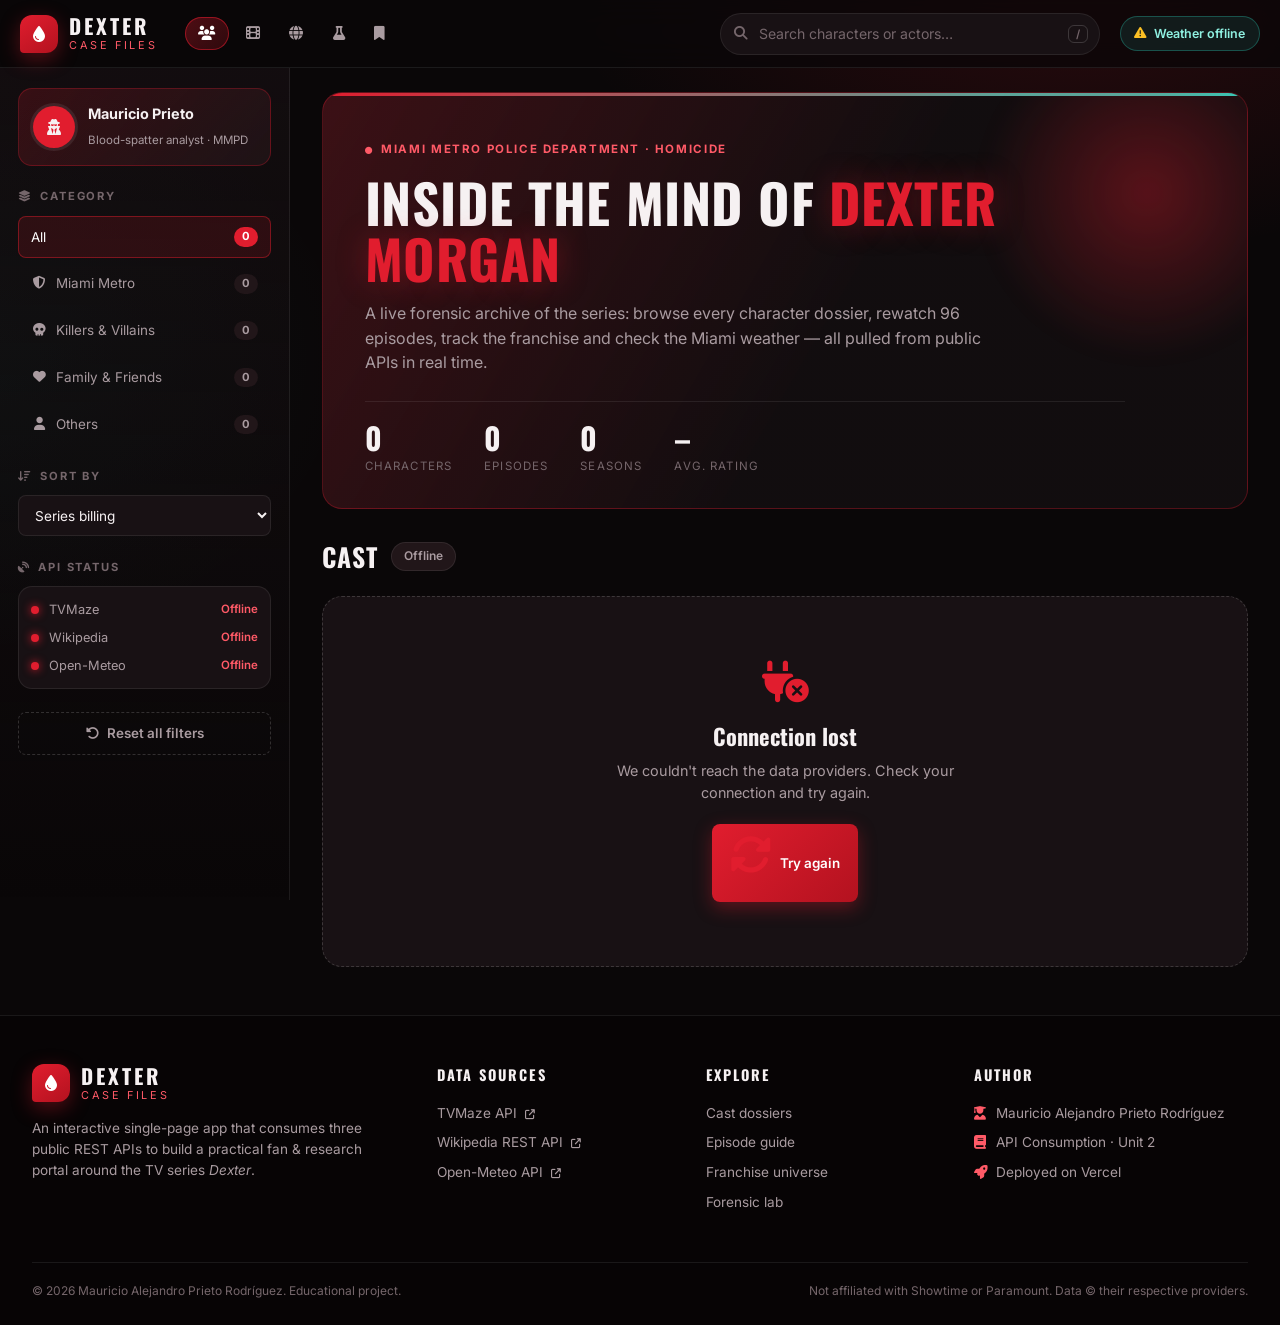
==== commit f5719f1b: "feat: English UI, redesigned frontend, live TVMaze search, real API status" ====
--- a/index.html
+++ b/index.html
@@ -1,320 +1,206 @@
 <!DOCTYPE html>
-<html lang="es">
+<html lang="en">
+
 <head>
   <meta charset="UTF-8">
   <meta name="viewport" content="width=device-width, initial-scale=1.0">
-  <title>Dexter: Archivo Forense Miami Metro | Portal de APIs</title>
-  <meta name="description" content="Plataforma de investigación y catálogo forense de la serie Dexter. Consumo de TVMaze API, Wikipedia REST API y Open-Meteo Weather API.">
-  
-  <!-- Tipografía Google Fonts -->
+  <title>Dexter Case Files | Miami Metro Forensic Archive</title>
+  <meta name="description"
+    content="Explore the world of Dexter: cast dossiers, every episode, franchise spin-offs, live Miami weather and forensic science. Powered by TVMaze, Wikipedia and Open-Meteo APIs.">
+  <meta name="theme-color" content="#0a0708">
+  <link rel="icon"
+    href="data:image/svg+xml,%3Csvg xmlns='http://www.w3.org/2000/svg' viewBox='0 0 100 100'%3E%3Cpath d='M50 6C50 6 18 44 18 64a32 32 0 0 0 64 0C82 44 50 6 50 6z' fill='%23e11d2e'/%3E%3C/svg%3E">
+
   <link rel="preconnect" href="https://fonts.googleapis.com">
   <link rel="preconnect" href="https://fonts.gstatic.com" crossorigin>
-  <link href="https://fonts.googleapis.com/css2?family=Montserrat:wght@400;500;600;700;800;900&display=swap" rel="stylesheet">
-  
-  <!-- Iconos FontAwesome 6 -->
+  <link
+    href="https://fonts.googleapis.com/css2?family=Inter:wght@400;500;600;700&family=Oswald:wght@500;600;700&display=swap"
+    rel="stylesheet">
   <link rel="stylesheet" href="https://cdnjs.cloudflare.com/ajax/libs/font-awesome/6.4.0/css/all.min.css">
-  
-  <!-- Hojas de Estilo -->
   <link rel="stylesheet" href="./css/style.css">
 </head>
+
 <body>
-
-  <!-- =====================================================================
-       1. NAVBAR (CHECKLIST 1 - REQUISITO 1)
-       Barra de navegación visible, funcional con búsqueda y badge meteorológico
-       ===================================================================== -->
-  <nav class="navbar" id="main-navbar">
-    <div class="navbar-container">
-      
-      <!-- Marca / Logo -->
-      <div class="navbar-brand" onclick="resetAllFilters()">
-        <div class="brand-badge">
-          <i class="fas fa-tint"></i>
-        </div>
-        <div class="brand-text">
-          <h1>DEXTER <span>MMPD</span></h1>
-          <p>Forensic Intelligence Portal</p>
-        </div>
-      </div>
-
-      <!-- Barra de Búsqueda Dinámica (Checklist 2 - Requisito 3) -->
-      <div class="nav-search-box">
-        <i class="fas fa-search"></i>
-        <input 
-          type="text" 
-          id="nav-search" 
-          class="nav-search-input" 
-          placeholder="Buscar personaje, actor o episodio..." 
-          autocomplete="off"
-        >
-        <button id="clear-search" class="clear-search-btn" title="Limpiar búsqueda">
-          <i class="fas fa-times"></i>
-        </button>
-      </div>
-
-      <!-- Navegación por pestañas -->
-      <div class="nav-links">
-        <button class="nav-btn active" data-tab="characters">
-          <i class="fas fa-users"></i> Personajes
-        </button>
-        <button class="nav-btn" data-tab="episodes">
-          <i class="fas fa-film"></i> Episodios
-        </button>
-        <button class="nav-btn" data-tab="forensics">
-          <i class="fas fa-microscope"></i> Lab Forense
-        </button>
-        <button class="nav-btn" data-tab="favorites">
-          <i class="fas fa-star"></i> Expedientes
-        </button>
-      </div>
-
-      <!-- Badge de Clima en Vivo de Miami (Open-Meteo API) -->
-      <div class="weather-nav-badge" id="navbar-weather-badge">
-        <i class="fas fa-cloud-sun"></i> Miami: 27°C
-      </div>
-
-      <!-- Botón móvil para el sidebar -->
-      <button class="sidebar-toggle-btn" id="sidebar-toggle" title="Abrir Filtros">
-        <i class="fas fa-bars"></i>
+  <a class="skip-link" href="#view">Skip to content</a>
+
+  <!-- ============ NAVBAR ============ -->
+  <header class="navbar" id="navbar">
+    <div class="navbar-inner">
+      <button class="icon-btn menu-btn" id="menu-btn" aria-label="Open filters" aria-controls="sidebar">
+        <i class="fas fa-sliders"></i>
       </button>
 
+      <a class="brand" href="#cast" id="brand-link" aria-label="Dexter Case Files home">
+        <span class="brand-drop"><i class="fas fa-droplet"></i></span>
+        <span class="brand-text">
+          <strong>DEXTER</strong>
+          <small>Case Files</small>
+        </span>
+      </a>
+
+      <nav class="tabs" id="tabs" aria-label="Main navigation">
+        <button class="tab active" data-tab="cast"><i class="fas fa-users"></i><span>Cast</span></button>
+        <button class="tab" data-tab="episodes"><i class="fas fa-film"></i><span>Episodes</span></button>
+        <button class="tab" data-tab="universe"><i class="fas fa-globe"></i><span>Universe</span></button>
+        <button class="tab" data-tab="lab"><i class="fas fa-flask"></i><span>Forensic Lab</span></button>
+        <button class="tab" data-tab="saved"><i class="fas fa-bookmark"></i><span>Saved</span><b class="tab-count"
+            id="saved-badge">0</b></button>
+      </nav>
+
+      <div class="search" role="search">
+        <i class="fas fa-magnifying-glass"></i>
+        <input type="search" id="search" placeholder="Search characters, actors, episodes…" autocomplete="off"
+          aria-label="Search">
+        <kbd id="search-kbd">/</kbd>
+        <button class="search-clear" id="search-clear" aria-label="Clear search" hidden><i
+            class="fas fa-xmark"></i></button>
+      </div>
+
+      <div class="weather-chip" id="weather-chip" title="Live weather at Miami Metro HQ">
+        <i class="fas fa-cloud-sun"></i><span>Miami…</span>
+      </div>
     </div>
-  </nav>
-
-  <!-- =====================================================================
-       LAYOUT PRINCIPAL (SIDEBAR + MAIN CONTAINER)
-       ===================================================================== -->
-  <div class="app-layout">
-
-    <!-- ===================================================================
-         2. SIDEBAR (CHECKLIST 1 - REQUISITO 2)
-         Componente de barra lateral estructurado con filtros y estadísticas
-         =================================================================== -->
-    <aside class="sidebar" id="sidebar">
-      
-      <!-- Perfil del Agente -->
-      <div class="agent-profile-card">
-        <div class="agent-avatar">
-          <i class="fas fa-user-shield"></i>
-        </div>
-        <div class="agent-info">
-          <h4>Mauricio Prieto</h4>
-          <p>Analista Forense · MMPD #042</p>
-          <span class="agent-badge"><i class="fas fa-circle"></i> En Servicio</span>
-        </div>
-      </div>
-
-      <!-- Filtro por Bando / Rol -->
-      <div class="sidebar-section">
-        <h4 class="sidebar-title"><i class="fas fa-filter"></i> Clasificación</h4>
-        <div class="filter-group">
-          <button class="filter-btn active" data-filter="all">
-            <span class="btn-label"><i class="fas fa-th-large"></i> Todos</span>
-            <span class="count-badge" id="count-all">0</span>
-          </button>
-          <button class="filter-btn" data-filter="police">
-            <span class="btn-label"><i class="fas fa-badge-sheriff"></i> Miami Metro PD</span>
-            <span class="count-badge" id="count-police">0</span>
-          </button>
-          <button class="filter-btn" data-filter="antagonist">
-            <span class="btn-label"><i class="fas fa-skull"></i> Asesinos & Casos</span>
-            <span class="count-badge" id="count-antagonists">0</span>
-          </button>
-          <button class="filter-btn" data-filter="civilian">
-            <span class="btn-label"><i class="fas fa-heart"></i> Civiles & Familia</span>
-            <span class="count-badge" id="count-civilians">0</span>
-          </button>
-        </div>
-      </div>
-
-      <!-- Ordenamiento -->
-      <div class="sidebar-section">
-        <h4 class="sidebar-title"><i class="fas fa-sort-amount-down"></i> Ordenar Por</h4>
-        <select id="sort-select" class="sidebar-select">
-          <option value="default">Relevancia en Serie</option>
-          <option value="name-asc">Nombre del Personaje (A-Z)</option>
-          <option value="actor-asc">Nombre del Actor (A-Z)</option>
-        </select>
-      </div>
-
-      <!-- Estadísticas en Vivo de APIs Conectadas -->
-      <div class="sidebar-section">
-        <h4 class="sidebar-title"><i class="fas fa-server"></i> Conexión a APIs</h4>
-        <div class="stats-list">
-          <div class="stat-item">
-            <span><span class="status-dot"></span>TVMaze Public API</span>
-            <strong style="color:var(--miami-green);">200 OK</strong>
+  </header>
+
+  <div class="shell">
+    <div class="backdrop" id="backdrop"></div>
+
+    <!-- ============ SIDEBAR ============ -->
+    <aside class="sidebar" id="sidebar" aria-label="Filters and status">
+      <div class="sidebar-head">
+        <span>Filters</span>
+        <button class="icon-btn" id="sidebar-close" aria-label="Close filters"><i class="fas fa-xmark"></i></button>
+      </div>
+
+      <div class="agent">
+        <div class="agent-avatar"><i class="fas fa-user-secret"></i></div>
+        <div>
+          <strong>Mauricio Prieto</strong>
+          <span>Blood-spatter analyst · MMPD</span>
+        </div>
+      </div>
+
+      <section class="side-block" data-tabs="cast saved">
+        <h2><i class="fas fa-layer-group"></i> Category</h2>
+        <div class="chips" id="category-filters">
+          <button class="chip active" data-cat="all"><span>All</span><b id="cnt-all">0</b></button>
+          <button class="chip" data-cat="police"><span><i class="fas fa-shield-halved"></i> Miami Metro</span><b
+              id="cnt-police">0</b></button>
+          <button class="chip" data-cat="villain"><span><i class="fas fa-skull"></i> Killers & Villains</span><b
+              id="cnt-villain">0</b></button>
+          <button class="chip" data-cat="family"><span><i class="fas fa-heart"></i> Family & Friends</span><b
+              id="cnt-family">0</b></button>
+          <button class="chip" data-cat="other"><span><i class="fas fa-user"></i> Others</span><b
+              id="cnt-other">0</b></button>
+        </div>
+      </section>
+
+      <section class="side-block" data-tabs="episodes">
+        <h2><i class="fas fa-tv"></i> Season</h2>
+        <div class="chips chips-grid" id="season-filters"></div>
+      </section>
+
+      <section class="side-block" data-tabs="cast episodes">
+        <h2><i class="fas fa-arrow-down-wide-short"></i> Sort by</h2>
+        <select id="sort" class="select" aria-label="Sort results"></select>
+      </section>
+
+      <section class="side-block">
+        <h2><i class="fas fa-satellite-dish"></i> API status</h2>
+        <ul class="status-list" id="status-list">
+          <li data-api="tvmaze"><i class="dot"></i><span>TVMaze</span><em>…</em></li>
+          <li data-api="wiki"><i class="dot"></i><span>Wikipedia</span><em>…</em></li>
+          <li data-api="meteo"><i class="dot"></i><span>Open-Meteo</span><em>…</em></li>
+        </ul>
+      </section>
+
+      <button class="btn btn-ghost btn-block" id="reset-btn"><i class="fas fa-rotate-left"></i> Reset all
+        filters</button>
+    </aside>
+
+    <!-- ============ MAIN CONTAINER ============ -->
+    <main class="main" id="main">
+      <section class="hero" aria-labelledby="hero-title">
+        <div class="hero-glow"></div>
+        <div class="hero-content">
+          <span class="eyebrow"><i class="fas fa-circle"></i> Miami Metro Police Department · Homicide</span>
+          <h1 id="hero-title">Inside the mind of <span>Dexter Morgan</span></h1>
+          <p>A live forensic archive of the series: browse every character dossier, rewatch 96 episodes, track the
+            franchise and check the Miami weather — all pulled from public APIs in real time.</p>
+          <div class="hero-stats">
+            <div><b data-count="characters">0</b><span>Characters</span></div>
+            <div><b data-count="episodes">0</b><span>Episodes</span></div>
+            <div><b data-count="seasons">0</b><span>Seasons</span></div>
+            <div><b data-count="rating">–</b><span>Avg. rating</span></div>
           </div>
-          <div class="stat-item">
-            <span><span class="status-dot"></span>Wikipedia REST API</span>
-            <strong style="color:var(--miami-green);">200 OK</strong>
-          </div>
-          <div class="stat-item">
-            <span><span class="status-dot"></span>Open-Meteo Weather</span>
-            <strong style="color:var(--miami-green);">200 OK</strong>
-          </div>
-          <div class="stat-item" style="border-top:1px solid var(--border-subtle); padding-top:0.4rem; margin-top:0.2rem;">
-            <span>Personajes cargados:</span>
-            <strong id="stat-chars-count">0</strong>
-          </div>
-          <div class="stat-item">
-            <span>Episodios registrados:</span>
-            <strong id="stat-episodes-count">0</strong>
-          </div>
-          <div class="stat-item">
-            <span>Expedientes guardados:</span>
-            <strong id="stat-favorites-count" style="color:var(--crimson-light);">0</strong>
-          </div>
-        </div>
-      </div>
-
-      <!-- Botón para Restablecer Filtros -->
-      <button class="reset-filters-btn" onclick="resetAllFilters()">
-        <i class="fas fa-redo"></i> Restablecer Filtros
-      </button>
-
-    </aside>
-
-    <!-- ===================================================================
-         3. MAIN CONTAINER (CHECKLIST 1 - REQUISITO 3)
-         Área de contenido principal claramente definida y dinámica
-         =================================================================== -->
-    <main class="main-container" id="main-content">
-      
-      <!-- Hero Banner -->
-      <section class="hero-banner">
-        <div class="hero-badge">
-          <i class="fas fa-shield-alt"></i> Miami Metro Police Department
-        </div>
-        <h2 class="hero-title">Archivo Forense <span>Dexter Morgan</span></h2>
-        <p class="hero-subtitle">
-          Sistema integral de investigación criminal y expediente de la serie. Conexión en vivo con TVMaze, datos enciclopédicos de Wikipedia y monitoreo meteorológico de Miami vía Open-Meteo.
-        </p>
-        <div class="hero-tags">
-          <span class="hero-tag"><i class="fas fa-tv"></i> Showtime / Paramount+</span>
-          <span class="hero-tag"><i class="fas fa-star" style="color:var(--miami-gold);"></i> 8 Temporadas · 96 Episodios</span>
-          <span class="hero-tag"><i class="fas fa-award"></i> Ganadora de 4 Premios Emmy</span>
-          <span class="hero-tag"><i class="fas fa-map-marker-alt"></i> Miami, Florida</span>
-        </div>
-      </section>
-
-      <!-- Barra de Estado de Resultados -->
-      <div class="results-control-bar">
-        <div class="results-info">
-          <span class="results-count" id="results-count-text">Cargando datos...</span>
-          <span class="active-filter-indicator" id="active-filter-badge">Todos los Personajes</span>
-        </div>
-      </div>
-
-      <!-- Área de Contenido Dinámico (Grilla de tarjetas, episodios o lab) -->
-      <div id="main-content-area">
-        <!-- Renderizado dinámicamente mediante js/app.js -->
-      </div>
-
+        </div>
+      </section>
+
+      <div class="toolbar">
+        <div class="toolbar-left">
+          <h2 id="view-title">Cast</h2>
+          <span class="pill" id="view-count">…</span>
+        </div>
+        <div class="toolbar-right" id="active-filters"></div>
+      </div>
+
+      <div id="view" class="view" aria-live="polite" tabindex="-1"></div>
     </main>
-
   </div>
 
-  <!-- =====================================================================
-       4. MODAL INTERACTIVO DE EXPEDIENTE COMPLETO
-       ===================================================================== -->
-  <div class="modal-overlay" id="character-modal">
-    <div class="modal-content">
-      <div class="modal-header">
-        <h3><i class="fas fa-folder-open" style="color:var(--crimson-light);"></i> Expediente Confidencial</h3>
-        <button class="modal-close-btn" onclick="closeCharacterModal()" title="Cerrar">
-          <i class="fas fa-times"></i>
-        </button>
-      </div>
-      <div class="modal-body">
-        <div class="modal-image-wrap">
-          <img id="modal-char-image" src="" alt="Personaje">
-        </div>
-        <div class="modal-dossier-info">
-          <div class="dossier-row">
-            <span class="dossier-label">Número de Registro</span>
-            <span class="dossier-val" id="modal-char-id" style="color:var(--crimson-light); font-weight:700;">MMPD-CASE-01</span>
-          </div>
-          <div class="dossier-row">
-            <span class="dossier-label">Nombre del Sujeto</span>
-            <span class="dossier-val" id="modal-char-name" style="font-size:1.25rem; font-weight:800;">Nombre</span>
-          </div>
-          <div class="dossier-row">
-            <span class="dossier-label">Actor Intérprete</span>
-            <span class="dossier-val" id="modal-char-actor">Actor</span>
-          </div>
-          <div class="dossier-row">
-            <span class="dossier-label">Asignación / Rol</span>
-            <span class="dossier-val" id="modal-char-role">Rol</span>
-          </div>
-          <div class="dossier-row">
-            <span class="dossier-label">Extracto de Investigación</span>
-            <span class="dossier-val" id="modal-char-desc" style="font-size:0.85rem; color:var(--text-muted); line-height:1.5;">Descripción</span>
-          </div>
-        </div>
+  <!-- ============ FOOTER ============ -->
+  <footer class="footer">
+    <div class="footer-grid">
+      <div class="footer-about">
+        <div class="brand brand-static">
+          <span class="brand-drop"><i class="fas fa-droplet"></i></span>
+          <span class="brand-text"><strong>DEXTER</strong><small>Case Files</small></span>
+        </div>
+        <p>An interactive single-page app that consumes three public REST APIs to build a practical fan & research
+          portal around the TV series <em>Dexter</em>.</p>
+      </div>
+      <div>
+        <h3>Data sources</h3>
+        <ul>
+          <li><a href="https://www.tvmaze.com/api" target="_blank" rel="noopener noreferrer">TVMaze API <i
+                class="fas fa-arrow-up-right-from-square"></i></a></li>
+          <li><a href="https://en.wikipedia.org/api/rest_v1/" target="_blank" rel="noopener noreferrer">Wikipedia REST
+              API <i class="fas fa-arrow-up-right-from-square"></i></a></li>
+          <li><a href="https://open-meteo.com/en/docs" target="_blank" rel="noopener noreferrer">Open-Meteo API <i
+                class="fas fa-arrow-up-right-from-square"></i></a></li>
+        </ul>
+      </div>
+      <div>
+        <h3>Explore</h3>
+        <ul>
+          <li><a href="#cast">Cast dossiers</a></li>
+          <li><a href="#episodes">Episode guide</a></li>
+          <li><a href="#universe">Franchise universe</a></li>
+          <li><a href="#lab">Forensic lab</a></li>
+        </ul>
+      </div>
+      <div>
+        <h3>Author</h3>
+        <ul class="author">
+          <li><i class="fas fa-user-graduate"></i> Mauricio Alejandro Prieto Rodríguez</li>
+          <li><i class="fas fa-book"></i> API Consumption · Unit 2</li>
+          <li><i class="fas fa-rocket"></i> Deployed on Vercel</li>
+        </ul>
       </div>
     </div>
-  </div>
-
-  <!-- =====================================================================
-       5. FOOTER (CHECKLIST 1 - REQUISITO 4)
-       Pie de página completo con créditos, APIs y estatus
-       ===================================================================== -->
-  <footer class="footer">
-    <div class="footer-container">
-      <div class="footer-top">
-        
-        <!-- Columna 1: Datos del Proyecto -->
-        <div class="footer-brand">
-          <h4><i class="fas fa-tint"></i> DEXTER <span>MMPD ARCHIVE</span></h4>
-          <p>
-            Aplicación web interactiva desarrollada para la materia de Consumo de APIs (Unidad 1 y 2). Conexión en tiempo real con servicios REST públicos de televisión, enciclopedia y meteorología satelital.
-          </p>
-        </div>
-
-        <!-- Columna 2: APIs Consumidas (Checklist 2 - Requisito 2) -->
-        <div class="footer-column">
-          <h5>APIs Consumidas</h5>
-          <ul>
-            <li>
-              <a href="https://www.tvmaze.com/api" target="_blank" rel="noopener noreferrer">
-                <i class="fas fa-external-link-alt"></i> TVMaze API (Cast & Eps)
-              </a>
-            </li>
-            <li>
-              <a href="https://en.wikipedia.org/api/rest_v1/" target="_blank" rel="noopener noreferrer">
-                <i class="fas fa-external-link-alt"></i> Wikipedia REST API
-              </a>
-            </li>
-            <li>
-              <a href="https://open-meteo.com" target="_blank" rel="noopener noreferrer">
-                <i class="fas fa-external-link-alt"></i> Open-Meteo Weather API
-              </a>
-            </li>
-          </ul>
-        </div>
-
-        <!-- Columna 3: Información del Estudiante -->
-        <div class="footer-column">
-          <h5>Información Académica</h5>
-          <ul>
-            <li><span style="color:var(--text-main); font-weight:600;"><i class="fas fa-user-graduate"></i> Estudiante:</span></li>
-            <li style="color:var(--crimson-light); font-weight:700;">Mauricio Alejandro Prieto Rodríguez</li>
-            <li><span><i class="fas fa-book"></i> Grado:</span> 4to Cuatrimestre</li>
-            <li><span><i class="fas fa-rocket"></i> Despliegue:</span> Vercel Cloud Platform</li>
-          </ul>
-        </div>
-
-      </div>
-
-      <div class="footer-bottom">
-        <p>&copy; 2026 Mauricio Alejandro Prieto Rodríguez · Proyecto de Consumo de APIs · Dexter Forensic Archive</p>
-        <p><i class="fas fa-shield-alt"></i> Miami Metro Homicide Unit · Datos públicos para fines educativos</p>
-      </div>
+    <div class="footer-bottom">
+      <span>© 2026 Mauricio Alejandro Prieto Rodríguez. Educational project.</span>
+      <span>Not affiliated with Showtime or Paramount. Data © their respective providers.</span>
     </div>
   </footer>
 
-  <!-- Script Principal -->
+  <!-- ============ MODAL + TOASTS ============ -->
+  <div class="modal" id="modal" role="dialog" aria-modal="true" aria-labelledby="modal-title" hidden>
+    <div class="modal-card" id="modal-card"></div>
+  </div>
+  <div class="toasts" id="toasts" aria-live="polite"></div>
+
   <script src="./js/app.js"></script>
 </body>
-</html>
+
+</html>
--- a/css/style.css
+++ b/css/style.css
@@ -1,65 +1,63 @@
 /* ==========================================================================
-   DEXTER MIAMI METRO FORENSIC ARCHIVE - ESTILOS PRINCIPALES
-   Autor: Mauricio Alejandro Prieto Rodriguez
+   DEXTER CASE FILES — Design system
    ========================================================================== */
-
 :root {
-  --bg-primary: #090c10;
-  --bg-secondary: #0f141c;
-  --bg-card: rgba(18, 24, 35, 0.85);
-  --bg-card-hover: rgba(26, 34, 49, 0.95);
-  --bg-glass: rgba(15, 20, 28, 0.75);
-  --bg-input: #161c26;
-
-  --crimson-primary: #dc2626;
-  --crimson-dark: #991b1b;
-  --crimson-light: #ef4444;
-  --crimson-glow: rgba(220, 38, 38, 0.35);
-
-  --miami-teal: #06b6d4;
-  --miami-gold: #f59e0b;
-  --miami-green: #10b981;
-
-  --text-main: #f8fafc;
-  --text-muted: #94a3b8;
-  --text-dim: #64748b;
-
-  --border-subtle: #1e293b;
-  --border-focus: #dc2626;
-
-  --radius-sm: 6px;
-  --radius-md: 10px;
-  --radius-lg: 16px;
-  --radius-full: 9999px;
-
-  --shadow-sm: 0 2px 6px rgba(0, 0, 0, 0.3);
-  --shadow-md: 0 4px 14px rgba(0, 0, 0, 0.45);
-  --shadow-lg: 0 10px 30px rgba(0, 0, 0, 0.6);
-  --shadow-crimson: 0 0 20px rgba(220, 38, 38, 0.25);
-
-  --transition: all 0.25s cubic-bezier(0.4, 0, 0.2, 1);
-  --font-main: 'Montserrat', -apple-system, BlinkMacSystemFont, 'Segoe UI', Roboto, sans-serif;
-}
-
-/* Reset y base */
-*, *::before, *::after {
+  --bg: #0a0708;
+  --bg-2: #120d0f;
+  --surface: #181114;
+  --surface-2: #211619;
+  --surface-3: #2a1c20;
+  --line: rgba(255, 255, 255, .08);
+  --line-strong: rgba(255, 255, 255, .16);
+
+  --red: #e11d2e;
+  --red-600: #b3121f;
+  --red-300: #ff5a67;
+  --red-glow: rgba(225, 29, 46, .35);
+  --teal: #2dd4bf;
+  --gold: #fbbf24;
+  --green: #34d399;
+
+  --text: #f6f1f2;
+  --muted: #a99ba0;
+  --dim: #75666b;
+
+  --r-sm: 8px;
+  --r-md: 14px;
+  --r-lg: 20px;
+  --nav-h: 68px;
+  --side-w: 290px;
+
+  --font-body: 'Inter', system-ui, sans-serif;
+  --font-head: 'Oswald', 'Inter', sans-serif;
+  --ease: cubic-bezier(.22, .8, .24, 1);
+}
+
+*,
+*::before,
+*::after {
   box-sizing: border-box;
   margin: 0;
   padding: 0;
 }
 
+html {
+  scroll-behavior: smooth;
+  scroll-padding-top: calc(var(--nav-h) + 16px);
+}
+
 body {
-  font-family: var(--font-main);
-  background-color: var(--bg-primary);
-  color: var(--text-main);
+  font-family: var(--font-body);
+  background: var(--bg);
+  color: var(--text);
+  line-height: 1.55;
   min-height: 100vh;
   display: flex;
   flex-direction: column;
-  overflow-x: hidden;
-  background-image: 
-    radial-gradient(circle at 10% 20%, rgba(220, 38, 38, 0.08) 0%, transparent 40%),
-    radial-gradient(circle at 90% 80%, rgba(6, 182, 212, 0.05) 0%, transparent 40%),
-    linear-gradient(180deg, #090c10 0%, #0d1117 100%);
+  -webkit-font-smoothing: antialiased;
+  background-image:
+    radial-gradient(900px 500px at 85% -5%, rgba(225, 29, 46, .16), transparent 60%),
+    radial-gradient(700px 500px at -5% 40%, rgba(45, 212, 191, .05), transparent 60%);
   background-attachment: fixed;
 }
 
@@ -68,1251 +66,1537 @@
   text-decoration: none;
 }
 
-button, input, select {
-  font-family: inherit;
-}
-
-/* ==========================================================================
-   NAVBAR (CHECKLIST 1 - REQUISITO 1)
-   ========================================================================== */
+button,
+input,
+select {
+  font: inherit;
+  color: inherit;
+}
+
+button {
+  cursor: pointer;
+  background: none;
+  border: 0;
+}
+
+ul {
+  list-style: none;
+}
+
+img {
+  display: block;
+  max-width: 100%;
+}
+
+:focus-visible {
+  outline: 2px solid var(--red-300);
+  outline-offset: 2px;
+  border-radius: 6px;
+}
+
+::selection {
+  background: var(--red);
+  color: #fff;
+}
+
+.skip-link {
+  position: absolute;
+  left: -999px;
+  top: 8px;
+  background: var(--red);
+  padding: .5rem 1rem;
+  border-radius: 8px;
+  z-index: 999;
+}
+
+.skip-link:focus {
+  left: 8px;
+}
+
+/* ---------- Navbar ---------- */
 .navbar {
   position: sticky;
   top: 0;
-  z-index: 100;
-  background: var(--bg-glass);
-  backdrop-filter: blur(14px);
-  -webkit-backdrop-filter: blur(14px);
-  border-bottom: 1px solid var(--border-subtle);
-  padding: 0.75rem 1.5rem;
-  box-shadow: var(--shadow-md);
-}
-
-.navbar-container {
-  max-width: 1600px;
+  z-index: 60;
+  height: var(--nav-h);
+  background: rgba(10, 7, 8, .78);
+  backdrop-filter: blur(16px) saturate(140%);
+  -webkit-backdrop-filter: blur(16px) saturate(140%);
+  border-bottom: 1px solid var(--line);
+}
+
+.navbar-inner {
+  max-width: 1680px;
+  height: 100%;
   margin: 0 auto;
-  display: flex;
+  padding: 0 1.25rem;
+  display: flex;
+  align-items: center;
+  gap: 1.25rem;
+}
+
+.brand {
+  display: flex;
+  align-items: center;
+  gap: .7rem;
+  flex-shrink: 0;
+}
+
+.brand-drop {
+  width: 38px;
+  height: 38px;
+  border-radius: 12px 12px 12px 4px;
+  background: linear-gradient(145deg, var(--red), var(--red-600));
+  display: grid;
+  place-items: center;
+  color: #fff;
+  box-shadow: 0 6px 20px var(--red-glow);
+  transition: transform .3s var(--ease);
+}
+
+.brand:hover .brand-drop {
+  transform: rotate(-8deg) scale(1.06);
+}
+
+.brand-text {
+  display: flex;
+  flex-direction: column;
+  line-height: 1;
+}
+
+.brand-text strong {
+  font-family: var(--font-head);
+  font-size: 1.3rem;
+  letter-spacing: .14em;
+}
+
+.brand-text small {
+  font-size: .68rem;
+  color: var(--red-300);
+  letter-spacing: .24em;
+  text-transform: uppercase;
+  margin-top: 3px;
+}
+
+.tabs {
+  display: flex;
+  gap: .25rem;
+  margin-left: .5rem;
+}
+
+.tab {
+  position: relative;
+  display: flex;
+  align-items: center;
+  gap: .5rem;
+  padding: .55rem .9rem;
+  border-radius: 999px;
+  color: var(--muted);
+  font-weight: 500;
+  font-size: .88rem;
+  white-space: nowrap;
+  transition: color .2s, background .2s;
+}
+
+.tab:hover {
+  color: var(--text);
+  background: rgba(255, 255, 255, .05);
+}
+
+.tab.active {
+  color: #fff;
+  background: linear-gradient(135deg, rgba(225, 29, 46, .32), rgba(179, 18, 31, .22));
+  box-shadow: inset 0 0 0 1px rgba(225, 29, 46, .55);
+}
+
+.tab-count {
+  font-size: .68rem;
+  background: var(--red);
+  color: #fff;
+  min-width: 18px;
+  height: 18px;
+  padding: 0 5px;
+  border-radius: 999px;
+  display: none;
+  place-items: center;
+}
+
+.tab-count.show {
+  display: inline-grid;
+}
+
+.search {
+  position: relative;
+  margin-left: auto;
+  width: min(380px, 100%);
+}
+
+.search>i.fa-magnifying-glass {
+  position: absolute;
+  left: 14px;
+  top: 50%;
+  transform: translateY(-50%);
+  color: var(--dim);
+  font-size: .85rem;
+  pointer-events: none;
+}
+
+.search input {
+  width: 100%;
+  height: 42px;
+  padding: 0 44px 0 38px;
+  background: var(--surface);
+  border: 1px solid var(--line);
+  border-radius: 999px;
+  outline: none;
+  font-size: .88rem;
+  transition: border-color .2s, box-shadow .2s, background .2s;
+}
+
+.search input::-webkit-search-cancel-button {
+  display: none;
+}
+
+.search input::placeholder {
+  color: var(--dim);
+}
+
+.search input:focus {
+  border-color: var(--red);
+  background: var(--surface-2);
+  box-shadow: 0 0 0 4px rgba(225, 29, 46, .16);
+}
+
+.search kbd {
+  position: absolute;
+  right: 12px;
+  top: 50%;
+  transform: translateY(-50%);
+  font: 600 .7rem var(--font-body);
+  color: var(--dim);
+  border: 1px solid var(--line-strong);
+  border-radius: 6px;
+  padding: 1px 7px;
+  pointer-events: none;
+}
+
+.search:focus-within kbd {
+  display: none;
+}
+
+.search-clear {
+  position: absolute;
+  right: 8px;
+  top: 50%;
+  transform: translateY(-50%);
+  width: 26px;
+  height: 26px;
+  border-radius: 50%;
+  color: var(--muted);
+}
+
+.search-clear:hover {
+  background: var(--surface-3);
+  color: #fff;
+}
+
+.weather-chip {
+  display: flex;
+  align-items: center;
+  gap: .5rem;
+  padding: .45rem .85rem;
+  border-radius: 999px;
+  background: rgba(45, 212, 191, .1);
+  border: 1px solid rgba(45, 212, 191, .3);
+  color: #8ff0e1;
+  font-size: .78rem;
+  font-weight: 600;
+  white-space: nowrap;
+}
+
+.weather-chip i {
+  color: var(--gold);
+}
+
+.icon-btn {
+  width: 40px;
+  height: 40px;
+  border-radius: 12px;
+  display: grid;
+  place-items: center;
+  background: var(--surface);
+  border: 1px solid var(--line);
+  transition: background .2s, border-color .2s;
+}
+
+.icon-btn:hover {
+  background: var(--surface-3);
+  border-color: var(--line-strong);
+}
+
+.menu-btn {
+  display: none;
+}
+
+/* ---------- Shell ---------- */
+.shell {
+  flex: 1;
+  width: 100%;
+  max-width: 1680px;
+  margin: 0 auto;
+  display: grid;
+  grid-template-columns: var(--side-w) minmax(0, 1fr);
+}
+
+/* ---------- Sidebar ---------- */
+.sidebar {
+  position: sticky;
+  top: var(--nav-h);
+  height: calc(100vh - var(--nav-h));
+  overflow-y: auto;
+  padding: 1.25rem 1.1rem 2rem;
+  border-right: 1px solid var(--line);
+  background: linear-gradient(180deg, rgba(24, 17, 20, .6), rgba(10, 7, 8, 0));
+  display: flex;
+  flex-direction: column;
+  gap: 1.4rem;
+  scrollbar-width: thin;
+  scrollbar-color: var(--surface-3) transparent;
+}
+
+.sidebar-head {
+  display: none;
   align-items: center;
   justify-content: space-between;
-  gap: 1.25rem;
-}
-
-.navbar-brand {
-  display: flex;
-  align-items: center;
-  gap: 0.85rem;
-  cursor: pointer;
-}
-
-.brand-badge {
+  font-family: var(--font-head);
+  font-size: 1.1rem;
+  letter-spacing: .1em;
+  text-transform: uppercase;
+}
+
+.agent {
+  display: flex;
+  align-items: center;
+  gap: .8rem;
+  padding: .9rem;
+  border-radius: var(--r-md);
+  background: linear-gradient(135deg, rgba(225, 29, 46, .18), rgba(33, 22, 25, .8));
+  border: 1px solid rgba(225, 29, 46, .3);
+}
+
+.agent-avatar {
   width: 42px;
   height: 42px;
-  background: linear-gradient(135deg, var(--crimson-primary), var(--crimson-dark));
-  border-radius: var(--radius-md);
-  display: flex;
-  align-items: center;
+  border-radius: 50%;
+  background: var(--red);
+  display: grid;
+  place-items: center;
+  box-shadow: 0 0 0 3px rgba(255, 255, 255, .08);
+}
+
+.agent strong {
+  display: block;
+  font-size: .9rem;
+}
+
+.agent span {
+  font-size: .72rem;
+  color: var(--muted);
+}
+
+.side-block[hidden] {
+  display: none;
+}
+
+.side-block h2 {
+  font-size: .7rem;
+  font-weight: 700;
+  letter-spacing: .16em;
+  text-transform: uppercase;
+  color: var(--dim);
+  margin-bottom: .65rem;
+  display: flex;
+  align-items: center;
+  gap: .5rem;
+}
+
+.chips {
+  display: flex;
+  flex-direction: column;
+  gap: .3rem;
+}
+
+.chips-grid {
+  display: grid;
+  grid-template-columns: repeat(4, 1fr);
+  gap: .4rem;
+}
+
+.chip {
+  display: flex;
+  justify-content: space-between;
+  align-items: center;
+  gap: .5rem;
+  padding: .6rem .8rem;
+  border-radius: var(--r-sm);
+  border: 1px solid transparent;
+  color: var(--muted);
+  font-size: .84rem;
+  text-align: left;
+  transition: all .2s;
+}
+
+.chip span {
+  display: flex;
+  align-items: center;
+  gap: .55rem;
+}
+
+.chip span i {
+  width: 16px;
+  text-align: center;
+  font-size: .8rem;
+}
+
+.chip b {
+  font-size: .7rem;
+  background: var(--surface-2);
+  color: var(--muted);
+  padding: 1px 8px;
+  border-radius: 999px;
+}
+
+.chip:hover {
+  background: rgba(255, 255, 255, .04);
+  color: var(--text);
+}
+
+.chip.active {
+  background: rgba(225, 29, 46, .14);
+  border-color: rgba(225, 29, 46, .45);
+  color: #fff;
+}
+
+.chip.active b {
+  background: var(--red);
+  color: #fff;
+}
+
+.chips-grid .chip {
   justify-content: center;
-  color: #fff;
-  font-size: 1.25rem;
-  box-shadow: var(--shadow-crimson);
-  transition: var(--transition);
-}
-
-.navbar-brand:hover .brand-badge {
-  transform: rotate(5deg) scale(1.05);
-}
-
-.brand-text h1 {
-  font-size: 1.25rem;
-  font-weight: 800;
-  letter-spacing: 0.5px;
-  display: flex;
-  align-items: center;
-  gap: 0.5rem;
-}
-
-.brand-text h1 span {
-  color: var(--crimson-light);
-}
-
-.brand-text p {
-  font-size: 0.7rem;
-  color: var(--text-muted);
-  letter-spacing: 1px;
-  text-transform: uppercase;
-}
-
-/* Barra de Búsqueda de la Navbar */
-.nav-search-box {
+  padding: .5rem 0;
+  font-weight: 600;
+}
+
+.select {
+  width: 100%;
+  padding: .65rem .8rem;
+  background: var(--surface);
+  border: 1px solid var(--line);
+  border-radius: var(--r-sm);
+  font-size: .85rem;
+  outline: none;
+}
+
+.select:focus {
+  border-color: var(--red);
+}
+
+.status-list {
+  display: flex;
+  flex-direction: column;
+  gap: .5rem;
+  background: var(--surface);
+  border: 1px solid var(--line);
+  border-radius: var(--r-md);
+  padding: .8rem;
+}
+
+.status-list li {
+  display: flex;
+  align-items: center;
+  gap: .6rem;
+  font-size: .8rem;
+  color: var(--muted);
+}
+
+.status-list li span {
   flex: 1;
-  max-width: 480px;
-  position: relative;
-}
-
-.nav-search-box i.fa-search {
-  position: absolute;
-  left: 1rem;
-  top: 50%;
-  transform: translateY(-50%);
-  color: var(--text-dim);
-  font-size: 0.9rem;
-}
-
-.nav-search-input {
-  width: 100%;
-  padding: 0.65rem 2.5rem 0.65rem 2.6rem;
-  background: var(--bg-input);
-  border: 1px solid var(--border-subtle);
-  border-radius: var(--radius-full);
-  color: var(--text-main);
-  font-size: 0.875rem;
-  transition: var(--transition);
-}
-
-.nav-search-input:focus {
-  outline: none;
-  border-color: var(--crimson-light);
-  box-shadow: 0 0 0 3px rgba(220, 38, 38, 0.2);
-  background: #1c2331;
-}
-
-.clear-search-btn {
-  position: absolute;
-  right: 0.85rem;
-  top: 50%;
-  transform: translateY(-50%);
-  background: none;
-  border: none;
-  color: var(--text-dim);
-  cursor: pointer;
-  display: none;
-  font-size: 0.85rem;
-  padding: 0.2rem;
-}
-
-.clear-search-btn:hover {
-  color: var(--text-main);
-}
-
-/* Navegación y Acciones */
-.nav-links {
-  display: flex;
-  align-items: center;
-  gap: 0.5rem;
-}
-
-.nav-btn {
-  background: transparent;
-  border: none;
-  color: var(--text-muted);
-  padding: 0.55rem 0.95rem;
-  border-radius: var(--radius-md);
-  font-size: 0.85rem;
+}
+
+.status-list em {
+  font-style: normal;
+  font-size: .72rem;
   font-weight: 600;
-  cursor: pointer;
-  display: flex;
-  align-items: center;
-  gap: 0.45rem;
-  transition: var(--transition);
-}
-
-.nav-btn:hover {
-  color: var(--text-main);
-  background: rgba(255, 255, 255, 0.05);
-}
-
-.nav-btn.active {
-  color: #fff;
-  background: linear-gradient(135deg, rgba(220, 38, 38, 0.35), rgba(153, 27, 27, 0.45));
-  border: 1px solid rgba(220, 38, 38, 0.5);
-}
-
-/* Badge de Clima en tiempo real (Open-Meteo) */
-.weather-nav-badge {
-  display: flex;
-  align-items: center;
-  gap: 0.5rem;
-  background: rgba(6, 182, 212, 0.12);
-  border: 1px solid rgba(6, 182, 212, 0.35);
-  color: #38bdf8;
-  padding: 0.4rem 0.85rem;
-  border-radius: var(--radius-full);
-  font-size: 0.78rem;
-  font-weight: 600;
-}
-
-.weather-nav-badge i {
-  color: var(--miami-gold);
-}
-
-.sidebar-toggle-btn {
-  display: none;
-  background: var(--bg-input);
-  border: 1px solid var(--border-subtle);
-  color: var(--text-main);
-  width: 38px;
-  height: 38px;
-  border-radius: var(--radius-md);
-  cursor: pointer;
-  align-items: center;
-  justify-content: center;
-  font-size: 1.1rem;
-}
-
-/* ==========================================================================
-   LAYOUT PRINCIPAL: SIDEBAR + MAIN CONTAINER
-   ========================================================================== */
-.app-layout {
-  display: flex;
-  flex: 1;
-  max-width: 1600px;
-  width: 100%;
-  margin: 0 auto;
-  position: relative;
-}
-
-/* ==========================================================================
-   SIDEBAR (CHECKLIST 1 - REQUISITO 2)
-   ========================================================================== */
-.sidebar {
-  width: 300px;
-  background: var(--bg-secondary);
-  border-right: 1px solid var(--border-subtle);
-  padding: 1.5rem 1.25rem;
-  display: flex;
-  flex-direction: column;
-  gap: 1.75rem;
-  position: sticky;
-  top: 73px;
-  height: calc(100vh - 73px);
-  overflow-y: auto;
-  scrollbar-width: thin;
-  scrollbar-color: var(--border-subtle) transparent;
-}
-
-.sidebar::-webkit-scrollbar {
-  width: 5px;
-}
-.sidebar::-webkit-scrollbar-thumb {
-  background: var(--border-subtle);
-  border-radius: 4px;
-}
-
-/* Tarjeta de Agente / Perfil */
-.agent-profile-card {
-  background: linear-gradient(135deg, rgba(220, 38, 38, 0.15), rgba(18, 24, 35, 0.9));
-  border: 1px solid rgba(220, 38, 38, 0.35);
-  padding: 1rem;
-  border-radius: var(--radius-lg);
-  display: flex;
-  align-items: center;
-  gap: 0.85rem;
-}
-
-.agent-avatar {
-  width: 44px;
-  height: 44px;
-  border-radius: 50%;
-  background: var(--crimson-primary);
-  display: flex;
-  align-items: center;
-  justify-content: center;
-  color: #fff;
-  font-size: 1.2rem;
-  border: 2px solid rgba(255, 255, 255, 0.2);
-}
-
-.agent-info h4 {
-  font-size: 0.88rem;
-  font-weight: 700;
-  color: #fff;
-}
-
-.agent-info p {
-  font-size: 0.72rem;
-  color: var(--text-muted);
-}
-
-.agent-badge {
-  display: inline-block;
-  background: rgba(16, 185, 129, 0.2);
-  color: var(--miami-green);
-  border: 1px solid rgba(16, 185, 129, 0.4);
-  font-size: 0.65rem;
-  padding: 0.1rem 0.45rem;
-  border-radius: var(--radius-full);
-  margin-top: 0.2rem;
-  font-weight: 600;
-}
-
-/* Secciones de filtros */
-.sidebar-section {
-  display: flex;
-  flex-direction: column;
-  gap: 0.65rem;
-}
-
-.sidebar-title {
-  font-size: 0.75rem;
-  text-transform: uppercase;
-  letter-spacing: 1px;
-  color: var(--text-dim);
-  font-weight: 700;
-  display: flex;
-  align-items: center;
-  gap: 0.45rem;
-}
-
-.filter-group {
-  display: flex;
-  flex-direction: column;
-  gap: 0.35rem;
-}
-
-.filter-btn {
-  background: transparent;
-  border: 1px solid transparent;
-  color: var(--text-muted);
-  padding: 0.6rem 0.85rem;
-  border-radius: var(--radius-md);
-  font-size: 0.82rem;
-  font-weight: 500;
-  cursor: pointer;
-  display: flex;
-  align-items: center;
-  justify-content: space-between;
-  text-align: left;
-  transition: var(--transition);
-}
-
-.filter-btn .btn-label {
-  display: flex;
-  align-items: center;
-  gap: 0.6rem;
-}
-
-.filter-btn .count-badge {
-  background: var(--bg-input);
-  color: var(--text-dim);
-  font-size: 0.7rem;
-  padding: 0.15rem 0.5rem;
-  border-radius: var(--radius-full);
-  font-weight: 600;
-}
-
-.filter-btn:hover {
-  background: rgba(255, 255, 255, 0.04);
-  color: var(--text-main);
-}
-
-.filter-btn.active {
-  background: rgba(220, 38, 38, 0.15);
-  border-color: rgba(220, 38, 38, 0.4);
-  color: #fff;
-  font-weight: 600;
-}
-
-.filter-btn.active .count-badge {
-  background: var(--crimson-primary);
-  color: #fff;
-}
-
-/* Selectores del Sidebar */
-.sidebar-select {
-  width: 100%;
-  background: var(--bg-input);
-  border: 1px solid var(--border-subtle);
-  color: var(--text-main);
-  padding: 0.6rem 0.85rem;
-  border-radius: var(--radius-md);
-  font-size: 0.82rem;
-  cursor: pointer;
-  transition: var(--transition);
-}
-
-.sidebar-select:focus {
-  outline: none;
-  border-color: var(--crimson-light);
-}
-
-/* Estadísticas de la API en el Sidebar */
-.stats-list {
-  background: var(--bg-card);
-  border: 1px solid var(--border-subtle);
-  border-radius: var(--radius-md);
-  padding: 0.75rem;
-  display: flex;
-  flex-direction: column;
-  gap: 0.5rem;
-}
-
-.stat-item {
-  display: flex;
-  justify-content: space-between;
-  align-items: center;
-  font-size: 0.76rem;
-  color: var(--text-muted);
-}
-
-.stat-item strong {
-  color: var(--text-main);
-}
-
-.status-dot {
-  display: inline-block;
+  color: var(--dim);
+}
+
+.dot {
   width: 8px;
   height: 8px;
   border-radius: 50%;
-  background: var(--miami-green);
-  box-shadow: 0 0 8px var(--miami-green);
-  margin-right: 0.35rem;
-}
-
-.reset-filters-btn {
-  background: transparent;
-  border: 1px dashed var(--border-subtle);
-  color: var(--text-dim);
-  padding: 0.6rem;
-  border-radius: var(--radius-md);
-  font-size: 0.78rem;
-  cursor: pointer;
-  transition: var(--transition);
-  display: flex;
+  background: var(--dim);
+}
+
+.status-list li.ok .dot {
+  background: var(--green);
+  box-shadow: 0 0 8px var(--green);
+}
+
+.status-list li.ok em {
+  color: var(--green);
+}
+
+.status-list li.fail .dot {
+  background: var(--red);
+  box-shadow: 0 0 8px var(--red);
+}
+
+.status-list li.fail em {
+  color: var(--red-300);
+}
+
+.status-list li.loading .dot {
+  animation: pulse 1s infinite;
+}
+
+.btn {
+  display: inline-flex;
   align-items: center;
   justify-content: center;
-  gap: 0.4rem;
-}
-
-.reset-filters-btn:hover {
-  border-color: var(--crimson-light);
-  color: var(--crimson-light);
-}
-
-/* ==========================================================================
-   MAIN CONTAINER (CHECKLIST 1 - REQUISITO 3)
-   ========================================================================== */
-.main-container {
-  flex: 1;
-  padding: 2rem 2.5rem;
-  overflow-y: auto;
+  gap: .5rem;
+  padding: .65rem 1.1rem;
+  border-radius: var(--r-sm);
+  font-weight: 600;
+  font-size: .84rem;
+  transition: all .2s var(--ease);
+}
+
+.btn-block {
+  width: 100%;
+}
+
+.btn-primary {
+  background: linear-gradient(135deg, var(--red), var(--red-600));
+  color: #fff;
+  box-shadow: 0 6px 18px var(--red-glow);
+}
+
+.btn-primary:hover {
+  transform: translateY(-2px);
+  box-shadow: 0 10px 24px var(--red-glow);
+}
+
+.btn-ghost {
+  border: 1px dashed var(--line-strong);
+  color: var(--muted);
+}
+
+.btn-ghost:hover {
+  border-color: var(--red);
+  color: var(--red-300);
+}
+
+.backdrop {
+  display: none;
+}
+
+/* ---------- Main ---------- */
+.main {
+  padding: 1.5rem 2rem 3rem;
   min-width: 0;
 }
 
-/* Hero Banner */
-.hero-banner {
-  background: linear-gradient(135deg, rgba(220, 38, 38, 0.2) 0%, rgba(15, 20, 28, 0.85) 60%, rgba(9, 12, 16, 0.95) 100%),
-              url('https://static.tvmaze.com/uploads/images/medium_portrait/0/2226.jpg') no-repeat right 5% center / contain;
-  border: 1px solid rgba(220, 38, 38, 0.35);
-  border-radius: var(--radius-lg);
-  padding: 2.25rem 2.5rem;
-  margin-bottom: 2rem;
+.hero {
   position: relative;
   overflow: hidden;
-  box-shadow: var(--shadow-crimson);
-}
-
-.hero-banner::before {
-  content: '';
+  border-radius: var(--r-lg);
+  padding: 2.6rem 2.6rem 2rem;
+  margin-bottom: 1.75rem;
+  border: 1px solid rgba(225, 29, 46, .3);
+  background:
+    linear-gradient(120deg, rgba(225, 29, 46, .2), rgba(18, 13, 15, .92) 55%),
+    var(--bg-2);
+}
+
+.hero::before {
+  content: "";
   position: absolute;
-  top: 0;
-  left: 0;
-  right: 0;
+  inset: 0 0 auto 0;
   height: 3px;
-  background: linear-gradient(90deg, var(--crimson-primary), var(--miami-teal), var(--crimson-primary));
-}
-
-.hero-badge {
+  background: linear-gradient(90deg, var(--red), var(--teal), var(--red));
+  background-size: 200% 100%;
+  animation: slide 6s linear infinite;
+}
+
+.hero-glow {
+  position: absolute;
+  right: -80px;
+  top: -80px;
+  width: 360px;
+  height: 360px;
+  background: radial-gradient(circle, var(--red-glow), transparent 65%);
+  filter: blur(10px);
+  pointer-events: none;
+}
+
+.hero-content {
+  position: relative;
+  max-width: 760px;
+}
+
+.eyebrow {
   display: inline-flex;
   align-items: center;
-  gap: 0.45rem;
-  background: rgba(220, 38, 38, 0.25);
-  border: 1px solid var(--crimson-primary);
-  color: #fff;
-  font-size: 0.72rem;
+  gap: .5rem;
+  font-size: .72rem;
   font-weight: 700;
+  letter-spacing: .14em;
   text-transform: uppercase;
-  letter-spacing: 1px;
-  padding: 0.25rem 0.75rem;
-  border-radius: var(--radius-full);
-  margin-bottom: 0.75rem;
-}
-
-.hero-title {
-  font-size: 2.1rem;
-  font-weight: 900;
-  line-height: 1.15;
-  margin-bottom: 0.5rem;
+  color: var(--red-300);
+  margin-bottom: .9rem;
+}
+
+.eyebrow i {
+  font-size: .45rem;
+  animation: pulse 1.4s infinite;
+}
+
+.hero h1 {
+  font-family: var(--font-head);
+  font-weight: 700;
+  font-size: clamp(2rem, 4.2vw, 3.4rem);
+  line-height: 1.05;
   text-transform: uppercase;
-  letter-spacing: -0.5px;
-}
-
-.hero-title span {
-  color: var(--crimson-light);
-}
-
-.hero-subtitle {
-  color: var(--text-muted);
-  font-size: 0.92rem;
-  max-width: 650px;
-  line-height: 1.5;
+  letter-spacing: .01em;
+}
+
+.hero h1 span {
+  color: var(--red);
+  text-shadow: 0 0 30px var(--red-glow);
+}
+
+.hero p {
+  color: var(--muted);
+  margin-top: .9rem;
+  max-width: 62ch;
+}
+
+.hero-stats {
+  display: flex;
+  flex-wrap: wrap;
+  gap: 2rem;
+  margin-top: 1.6rem;
+  padding-top: 1.3rem;
+  border-top: 1px solid var(--line);
+}
+
+.hero-stats div {
+  display: flex;
+  flex-direction: column;
+}
+
+.hero-stats b {
+  font-family: var(--font-head);
+  font-size: 1.9rem;
+  line-height: 1;
+}
+
+.hero-stats span {
+  font-size: .72rem;
+  color: var(--dim);
+  letter-spacing: .1em;
+  text-transform: uppercase;
+  margin-top: .3rem;
+}
+
+.toolbar {
+  display: flex;
+  align-items: center;
+  justify-content: space-between;
+  flex-wrap: wrap;
+  gap: .75rem;
   margin-bottom: 1.25rem;
 }
 
-.hero-tags {
-  display: flex;
+.toolbar-left {
+  display: flex;
+  align-items: center;
+  gap: .8rem;
+}
+
+.toolbar h2 {
+  font-family: var(--font-head);
+  font-size: 1.6rem;
+  letter-spacing: .04em;
+  text-transform: uppercase;
+}
+
+.pill {
+  font-size: .75rem;
+  font-weight: 600;
+  padding: .25rem .75rem;
+  border-radius: 999px;
+  background: var(--surface-2);
+  border: 1px solid var(--line);
+  color: var(--muted);
+}
+
+.toolbar-right {
+  display: flex;
+  gap: .5rem;
   flex-wrap: wrap;
-  gap: 0.5rem;
-}
-
-.hero-tag {
-  background: rgba(255, 255, 255, 0.06);
-  border: 1px solid var(--border-subtle);
-  color: var(--text-muted);
-  padding: 0.25rem 0.65rem;
-  border-radius: var(--radius-full);
-  font-size: 0.75rem;
-  font-weight: 500;
-}
-
-/* Barra de Control de Resultados */
-.results-control-bar {
-  display: flex;
-  align-items: center;
-  justify-content: space-between;
-  margin-bottom: 1.5rem;
-  flex-wrap: wrap;
-  gap: 1rem;
-}
-
-.results-info {
-  display: flex;
-  align-items: center;
-  gap: 0.75rem;
-}
-
-.results-count {
-  font-size: 1.1rem;
-  font-weight: 700;
-  color: #fff;
-}
-
-.active-filter-indicator {
-  background: rgba(220, 38, 38, 0.15);
-  border: 1px solid rgba(220, 38, 38, 0.35);
-  color: var(--crimson-light);
-  font-size: 0.75rem;
-  padding: 0.2rem 0.65rem;
-  border-radius: var(--radius-full);
-  font-weight: 600;
-}
-
-/* ==========================================================================
-   GRILLA DE PERSONAJES Y TARJETAS (CARDS)
-   ========================================================================== */
-.characters-grid {
+}
+
+.tag {
+  display: inline-flex;
+  align-items: center;
+  gap: .4rem;
+  font-size: .75rem;
+  padding: .25rem .4rem .25rem .75rem;
+  border-radius: 999px;
+  background: rgba(225, 29, 46, .14);
+  border: 1px solid rgba(225, 29, 46, .4);
+  color: #ffd0d4;
+}
+
+.tag button {
+  width: 18px;
+  height: 18px;
+  border-radius: 50%;
   display: grid;
-  grid-template-columns: repeat(auto-fill, minmax(240px, 1fr));
-  gap: 1.5rem;
-  margin-bottom: 2.5rem;
-}
-
-.character-card {
-  background: var(--bg-card);
-  border: 1px solid var(--border-subtle);
-  border-radius: var(--radius-lg);
+  place-items: center;
+  font-size: .65rem;
+}
+
+.tag button:hover {
+  background: rgba(255, 255, 255, .15);
+}
+
+.view {
+  outline: none;
+  animation: fadeUp .45s var(--ease);
+}
+
+/* ---------- Cards ---------- */
+.grid {
+  display: grid;
+  grid-template-columns: repeat(auto-fill, minmax(230px, 1fr));
+  gap: 1.25rem;
+}
+
+.grid-wide {
+  grid-template-columns: repeat(auto-fill, minmax(310px, 1fr));
+}
+
+.card {
+  position: relative;
+  display: flex;
+  flex-direction: column;
+  background: var(--surface);
+  border: 1px solid var(--line);
+  border-radius: var(--r-md);
   overflow: hidden;
-  display: flex;
-  flex-direction: column;
-  transition: var(--transition);
+  cursor: pointer;
+  transition: transform .35s var(--ease), border-color .25s, box-shadow .35s;
+  animation: fadeUp .5s var(--ease) both;
+  animation-delay: calc(var(--i, 0) * 35ms);
+}
+
+.card:hover {
+  transform: translateY(-6px);
+  border-color: rgba(225, 29, 46, .55);
+  box-shadow: 0 18px 40px rgba(0, 0, 0, .55), 0 0 0 1px rgba(225, 29, 46, .2), 0 10px 40px -10px var(--red-glow);
+}
+
+.card-media {
   position: relative;
-}
-
-.character-card:hover {
-  transform: translateY(-6px);
-  border-color: rgba(220, 38, 38, 0.6);
-  box-shadow: 0 12px 28px rgba(0, 0, 0, 0.6), var(--shadow-crimson);
-  background: var(--bg-card-hover);
-}
-
-.card-image-wrap {
-  position: relative;
-  width: 100%;
-  height: 280px;
+  aspect-ratio: 3/4;
   overflow: hidden;
-  background: #141a24;
-}
-
-.card-image {
+  background: var(--surface-3);
+}
+
+.card-media.landscape {
+  aspect-ratio: 16/9;
+}
+
+.card-media img {
   width: 100%;
   height: 100%;
   object-fit: cover;
-  object-position: top center;
-  transition: transform 0.4s ease;
-}
-
-.character-card:hover .card-image {
-  transform: scale(1.05);
-}
-
-.card-role-badge {
+  object-position: top;
+  transition: transform .6s var(--ease);
+}
+
+.card:hover .card-media img {
+  transform: scale(1.07);
+}
+
+.card-media::after {
+  content: "";
   position: absolute;
-  top: 0.75rem;
-  left: 0.75rem;
-  font-size: 0.68rem;
+  inset: 55% 0 0 0;
+  background: linear-gradient(180deg, transparent, rgba(10, 7, 8, .88));
+  pointer-events: none;
+}
+
+.badge {
+  position: absolute;
+  top: .7rem;
+  left: .7rem;
+  z-index: 2;
+  font-size: .66rem;
   font-weight: 700;
+  letter-spacing: .06em;
   text-transform: uppercase;
-  letter-spacing: 0.5px;
-  padding: 0.25rem 0.6rem;
-  border-radius: var(--radius-full);
+  padding: .28rem .6rem;
+  border-radius: 999px;
   backdrop-filter: blur(8px);
-}
-
-.badge-forensic {
-  background: rgba(220, 38, 38, 0.85);
-  color: #fff;
-}
-
-.badge-police {
-  background: rgba(6, 182, 212, 0.85);
-  color: #fff;
-}
-
-.badge-antagonist {
-  background: rgba(153, 27, 27, 0.9);
-  color: #fca5a5;
-  border: 1px solid #ef4444;
-}
-
-.badge-civilian {
-  background: rgba(100, 116, 139, 0.85);
-  color: #fff;
-}
-
-.card-favorite-btn {
+  background: rgba(10, 7, 8, .72);
+  border: 1px solid var(--line-strong);
+}
+
+.badge.police {
+  color: #7dd3fc;
+  border-color: rgba(125, 211, 252, .45);
+}
+
+.badge.villain {
+  color: var(--red-300);
+  border-color: rgba(255, 90, 103, .5);
+}
+
+.badge.family {
+  color: #f9a8d4;
+  border-color: rgba(249, 168, 212, .45);
+}
+
+.badge.other {
+  color: var(--muted);
+}
+
+.badge.code {
+  color: var(--red-300);
+}
+
+.save-btn {
   position: absolute;
-  top: 0.75rem;
-  right: 0.75rem;
-  background: rgba(15, 20, 28, 0.8);
-  backdrop-filter: blur(6px);
-  border: 1px solid var(--border-subtle);
-  color: var(--text-dim);
+  top: .6rem;
+  right: .6rem;
+  z-index: 2;
   width: 34px;
   height: 34px;
   border-radius: 50%;
-  cursor: pointer;
-  display: flex;
-  align-items: center;
-  justify-content: center;
-  font-size: 0.9rem;
-  transition: var(--transition);
-}
-
-.card-favorite-btn:hover,
-.card-favorite-btn.favorited {
-  color: var(--crimson-light);
-  border-color: var(--crimson-light);
-  transform: scale(1.1);
+  display: grid;
+  place-items: center;
+  background: rgba(10, 7, 8, .72);
+  backdrop-filter: blur(8px);
+  border: 1px solid var(--line-strong);
+  color: var(--muted);
+  transition: all .2s var(--ease);
+}
+
+.save-btn:hover {
+  transform: scale(1.12);
+  color: #fff;
+}
+
+.save-btn.on {
+  color: var(--red-300);
+  border-color: var(--red);
+  background: rgba(225, 29, 46, .25);
+}
+
+.rating {
+  position: absolute;
+  right: .7rem;
+  bottom: .6rem;
+  z-index: 2;
+  display: flex;
+  gap: .3rem;
+  align-items: center;
+  font-weight: 700;
+  font-size: .78rem;
+  color: var(--gold);
 }
 
 .card-body {
-  padding: 1.15rem;
+  padding: 1rem 1.05rem 1.15rem;
   display: flex;
   flex-direction: column;
+  gap: .3rem;
   flex: 1;
 }
 
-.card-character-name {
-  font-size: 1.05rem;
-  font-weight: 800;
-  margin-bottom: 0.25rem;
-  color: #fff;
-}
-
-.card-actor-name {
-  font-size: 0.82rem;
-  color: var(--text-muted);
-  margin-bottom: 0.85rem;
-  display: flex;
-  align-items: center;
-  gap: 0.35rem;
-}
-
-.card-details {
-  font-size: 0.78rem;
-  color: var(--text-dim);
-  line-height: 1.45;
-  margin-bottom: 1.25rem;
-  display: -webkit-box;
-  -webkit-line-clamp: 2;
-  -webkit-box-orient: vertical;
-  overflow: hidden;
-  flex: 1;
-}
-
-.card-footer {
-  margin-top: auto;
-  display: flex;
-  gap: 0.5rem;
-}
-
-.card-action-btn {
-  flex: 1;
-  background: rgba(255, 255, 255, 0.05);
-  border: 1px solid var(--border-subtle);
-  color: var(--text-main);
-  padding: 0.55rem;
-  border-radius: var(--radius-md);
-  font-size: 0.78rem;
-  font-weight: 600;
-  cursor: pointer;
-  display: flex;
-  align-items: center;
-  justify-content: center;
-  gap: 0.4rem;
-  transition: var(--transition);
-}
-
-.card-action-btn:hover {
-  background: var(--crimson-primary);
-  border-color: var(--crimson-primary);
-  color: #fff;
-}
-
-/* ==========================================================================
-   VISTA DE EPISODIOS
-   ========================================================================== */
-.episodes-filter-bar {
-  display: flex;
-  align-items: center;
-  gap: 1rem;
-  margin-bottom: 1.5rem;
-  background: var(--bg-card);
-  padding: 1rem 1.25rem;
-  border-radius: var(--radius-lg);
-  border: 1px solid var(--border-subtle);
-  flex-wrap: wrap;
-}
-
-.episodes-grid {
-  display: grid;
-  grid-template-columns: repeat(auto-fill, minmax(320px, 1fr));
-  gap: 1.5rem;
-  margin-bottom: 2.5rem;
-}
-
-.episode-card {
-  background: var(--bg-card);
-  border: 1px solid var(--border-subtle);
-  border-radius: var(--radius-lg);
-  overflow: hidden;
-  transition: var(--transition);
-  display: flex;
-  flex-direction: column;
-}
-
-.episode-card:hover {
-  transform: translateY(-4px);
-  border-color: rgba(220, 38, 38, 0.5);
-  box-shadow: var(--shadow-md);
-}
-
-.episode-thumbnail-wrap {
-  width: 100%;
-  height: 180px;
-  position: relative;
-  background: #141a24;
-}
-
-.episode-thumbnail {
-  width: 100%;
-  height: 100%;
-  object-fit: cover;
-}
-
-.episode-code-badge {
-  position: absolute;
-  top: 0.75rem;
-  left: 0.75rem;
-  background: rgba(9, 12, 16, 0.85);
-  backdrop-filter: blur(6px);
-  color: var(--crimson-light);
-  font-weight: 800;
-  font-size: 0.72rem;
-  padding: 0.25rem 0.6rem;
-  border-radius: var(--radius-md);
-  border: 1px solid rgba(220, 38, 38, 0.4);
-}
-
-.episode-rating-badge {
-  position: absolute;
-  top: 0.75rem;
-  right: 0.75rem;
-  background: rgba(9, 12, 16, 0.85);
-  backdrop-filter: blur(6px);
-  color: var(--miami-gold);
-  font-weight: 700;
-  font-size: 0.75rem;
-  padding: 0.25rem 0.55rem;
-  border-radius: var(--radius-md);
-  display: flex;
-  align-items: center;
-  gap: 0.25rem;
-}
-
-.episode-card-body {
-  padding: 1.25rem;
-  display: flex;
-  flex-direction: column;
-  flex: 1;
-}
-
-.episode-title {
-  font-size: 1rem;
-  font-weight: 700;
-  margin-bottom: 0.35rem;
-  color: #fff;
-}
-
-.episode-airdate {
-  font-size: 0.75rem;
-  color: var(--text-dim);
-  margin-bottom: 0.75rem;
-  display: flex;
-  align-items: center;
-  gap: 0.35rem;
-}
-
-.episode-summary {
-  font-size: 0.8rem;
-  color: var(--text-muted);
-  line-height: 1.5;
+.card-title {
+  font-family: var(--font-head);
+  font-size: 1.12rem;
+  letter-spacing: .02em;
+  line-height: 1.2;
+}
+
+.card-sub {
+  font-size: .8rem;
+  color: var(--muted);
+  display: flex;
+  align-items: center;
+  gap: .4rem;
+}
+
+.card-text {
+  font-size: .8rem;
+  color: var(--dim);
   display: -webkit-box;
   -webkit-line-clamp: 3;
   -webkit-box-orient: vertical;
   overflow: hidden;
-}
-
-/* ==========================================================================
-   VISTA DE FORENSE & CLIMA (MMPD LAB)
-   ========================================================================== */
-.forensics-view-container {
+  margin-top: .3rem;
+}
+
+.card-meta {
+  margin-top: auto;
+  padding-top: .6rem;
+  display: flex;
+  flex-wrap: wrap;
+  gap: .4rem;
+}
+
+.meta {
+  font-size: .68rem;
+  padding: .15rem .55rem;
+  border-radius: 999px;
+  background: var(--surface-2);
+  color: var(--muted);
+}
+
+mark {
+  background: rgba(225, 29, 46, .35);
+  color: #fff;
+  border-radius: 3px;
+  padding: 0 2px;
+}
+
+/* ---------- Lab ---------- */
+.lab {
   display: grid;
-  grid-template-columns: 1fr 1fr;
-  gap: 1.75rem;
-  margin-bottom: 2.5rem;
-}
-
-.forensic-panel {
-  background: var(--bg-card);
-  border: 1px solid var(--border-subtle);
-  border-radius: var(--radius-lg);
-  padding: 1.75rem;
+  grid-template-columns: repeat(2, minmax(0, 1fr));
+  gap: 1.25rem;
+}
+
+.panel {
+  background: var(--surface);
+  border: 1px solid var(--line);
+  border-radius: var(--r-lg);
+  padding: 1.5rem;
+}
+
+.panel.full {
+  grid-column: 1/-1;
+}
+
+.panel-head {
+  display: flex;
+  align-items: center;
+  justify-content: space-between;
+  gap: 1rem;
+  margin-bottom: 1.1rem;
+  padding-bottom: .9rem;
+  border-bottom: 1px solid var(--line);
+}
+
+.panel-head h3 {
+  font-family: var(--font-head);
+  font-size: 1.15rem;
+  letter-spacing: .05em;
+  text-transform: uppercase;
+  display: flex;
+  align-items: center;
+  gap: .6rem;
+}
+
+.api-tag {
+  font-size: .68rem;
+  font-weight: 600;
+  padding: .2rem .6rem;
+  border-radius: 999px;
+  color: var(--red-300);
+  background: rgba(225, 29, 46, .12);
+  border: 1px solid rgba(225, 29, 46, .35);
+}
+
+.weather-now {
+  display: flex;
+  align-items: center;
+  gap: 1.2rem;
+  margin-bottom: 1.2rem;
+}
+
+.weather-now .big-icon {
+  font-size: 3rem;
+  color: var(--gold);
+}
+
+.weather-now .temp {
+  font-family: var(--font-head);
+  font-size: 3.2rem;
+  line-height: 1;
+}
+
+.weather-now .desc {
+  color: var(--muted);
+  font-size: .88rem;
+}
+
+.mini-stats {
+  display: grid;
+  grid-template-columns: repeat(3, 1fr);
+  gap: .7rem;
+  margin-bottom: 1.2rem;
+}
+
+.mini {
+  background: var(--surface-2);
+  border: 1px solid var(--line);
+  border-radius: var(--r-sm);
+  padding: .7rem .8rem;
+}
+
+.mini span {
+  display: block;
+  font-size: .66rem;
+  color: var(--dim);
+  letter-spacing: .08em;
+  text-transform: uppercase;
+}
+
+.mini b {
+  font-size: 1.05rem;
+}
+
+.forecast {
+  display: grid;
+  grid-template-columns: repeat(5, 1fr);
+  gap: .5rem;
+}
+
+.fday {
+  text-align: center;
+  padding: .7rem .3rem;
+  border-radius: var(--r-sm);
+  background: var(--surface-2);
+  border: 1px solid var(--line);
+  font-size: .75rem;
+  color: var(--muted);
+}
+
+.fday i {
+  display: block;
+  margin: .4rem 0;
+  font-size: 1.15rem;
+  color: var(--teal);
+}
+
+.fday b {
+  color: var(--text);
+}
+
+.wiki {
   display: flex;
   flex-direction: column;
-  gap: 1.25rem;
-}
-
-.forensic-panel-header {
-  display: flex;
-  align-items: center;
-  justify-content: space-between;
-  border-bottom: 1px solid var(--border-subtle);
-  padding-bottom: 1rem;
-}
-
-.forensic-panel-header h3 {
-  font-size: 1.15rem;
+  gap: .9rem;
+}
+
+.wiki img {
+  width: 100%;
+  max-height: 200px;
+  object-fit: cover;
+  object-position: top;
+  border-radius: var(--r-sm);
+}
+
+.wiki h4 {
+  font-family: var(--font-head);
+  font-size: 1.05rem;
+  letter-spacing: .03em;
+}
+
+.wiki p {
+  font-size: .86rem;
+  color: var(--muted);
+}
+
+.wiki a {
+  font-size: .8rem;
+  font-weight: 600;
+  color: var(--red-300);
+}
+
+.wiki a:hover {
+  text-decoration: underline;
+}
+
+/* ---------- State blocks ---------- */
+.empty {
+  text-align: center;
+  padding: 4rem 1.5rem;
+  border: 1px dashed var(--line-strong);
+  border-radius: var(--r-lg);
+  background: var(--surface);
+}
+
+.empty i {
+  font-size: 2.6rem;
+  color: var(--red);
+  margin-bottom: 1rem;
+}
+
+.empty h3 {
+  font-family: var(--font-head);
+  font-size: 1.4rem;
+  margin-bottom: .4rem;
+}
+
+.empty p {
+  color: var(--muted);
+  max-width: 46ch;
+  margin: 0 auto 1.2rem;
+  font-size: .9rem;
+}
+
+.skeleton {
+  border-radius: var(--r-md);
+  aspect-ratio: 3/5;
+  background: linear-gradient(100deg, var(--surface) 30%, var(--surface-3) 50%, var(--surface) 70%);
+  background-size: 200% 100%;
+  animation: shimmer 1.3s linear infinite;
+  border: 1px solid var(--line);
+}
+
+.section-label {
+  font-size: .75rem;
+  letter-spacing: .14em;
+  text-transform: uppercase;
+  color: var(--dim);
+  margin: 0 0 .9rem;
   font-weight: 700;
-  display: flex;
-  align-items: center;
-  gap: 0.6rem;
-  color: #fff;
-}
-
-.weather-stats-grid {
-  display: grid;
-  grid-template-columns: 1fr 1fr;
-  gap: 1rem;
-}
-
-.weather-stat-box {
-  background: var(--bg-input);
-  border: 1px solid var(--border-subtle);
-  padding: 1rem;
-  border-radius: var(--radius-md);
-  display: flex;
-  align-items: center;
-  gap: 0.85rem;
-}
-
-.weather-stat-icon {
-  width: 40px;
-  height: 40px;
-  border-radius: var(--radius-md);
-  background: rgba(6, 182, 212, 0.15);
-  color: var(--miami-teal);
-  display: flex;
-  align-items: center;
-  justify-content: center;
-  font-size: 1.2rem;
-}
-
-.weather-stat-info h5 {
-  font-size: 0.72rem;
-  color: var(--text-dim);
-  text-transform: uppercase;
-}
-
-.weather-stat-info p {
-  font-size: 1.1rem;
-  font-weight: 700;
-  color: #fff;
-}
-
-.wiki-extract-text {
-  font-size: 0.88rem;
-  color: var(--text-muted);
-  line-height: 1.65;
-}
-
-/* ==========================================================================
-   ESTADOS DE CARGA Y VACÍO
-   ========================================================================== */
-.loading-state {
-  text-align: center;
-  padding: 4rem 2rem;
-  display: flex;
-  flex-direction: column;
-  align-items: center;
-  gap: 1rem;
-  color: var(--text-muted);
-}
-
-.spinner {
-  width: 48px;
-  height: 48px;
-  border: 3px solid rgba(220, 38, 38, 0.2);
-  border-top-color: var(--crimson-primary);
-  border-radius: 50%;
-  animation: spin 0.8s linear infinite;
-}
-
-@keyframes spin {
-  to { transform: rotate(360deg); }
-}
-
-.empty-state {
-  text-align: center;
-  padding: 4rem 2rem;
-  background: var(--bg-card);
-  border: 1px dashed var(--border-subtle);
-  border-radius: var(--radius-lg);
-  margin: 1.5rem 0;
-}
-
-.empty-state i {
-  font-size: 3rem;
-  color: var(--crimson-light);
-  margin-bottom: 1rem;
-}
-
-.empty-state h3 {
-  font-size: 1.25rem;
-  margin-bottom: 0.5rem;
-  color: #fff;
-}
-
-.empty-state p {
-  color: var(--text-muted);
-  font-size: 0.875rem;
-}
-
-/* ==========================================================================
-   MODAL DE EXPEDIENTE COMPLETO
-   ========================================================================== */
-.modal-overlay {
+}
+
+.section-label:not(:first-child) {
+  margin-top: 2rem;
+}
+
+/* ---------- Modal ---------- */
+.modal {
   position: fixed;
   inset: 0;
-  background: rgba(0, 0, 0, 0.8);
+  z-index: 100;
+  display: grid;
+  place-items: center;
+  padding: 1.25rem;
+  background: rgba(5, 3, 4, .78);
   backdrop-filter: blur(8px);
-  z-index: 1000;
-  display: flex;
-  align-items: center;
-  justify-content: center;
-  padding: 1.5rem;
-  opacity: 0;
-  pointer-events: none;
-  transition: opacity 0.3s ease;
-}
-
-.modal-overlay.active {
-  opacity: 1;
-  pointer-events: all;
-}
-
-.modal-content {
-  background: var(--bg-secondary);
-  border: 1px solid rgba(220, 38, 38, 0.4);
-  border-radius: var(--radius-lg);
-  max-width: 720px;
-  width: 100%;
-  overflow: hidden;
-  box-shadow: 0 20px 50px rgba(0, 0, 0, 0.8), var(--shadow-crimson);
-  transform: scale(0.95);
-  transition: transform 0.3s cubic-bezier(0.34, 1.56, 0.64, 1);
-  display: flex;
-  flex-direction: column;
+  animation: fade .25s;
+}
+
+.modal[hidden] {
+  display: none;
+}
+
+.modal-card {
+  position: relative;
+  width: min(780px, 100%);
   max-height: 90vh;
-}
-
-.modal-overlay.active .modal-content {
-  transform: scale(1);
-}
-
-.modal-header {
-  padding: 1.25rem 1.5rem;
-  background: var(--bg-card);
-  border-bottom: 1px solid var(--border-subtle);
-  display: flex;
-  align-items: center;
-  justify-content: space-between;
-}
-
-.modal-header h3 {
-  font-size: 1.2rem;
-  color: #fff;
-  display: flex;
-  align-items: center;
-  gap: 0.6rem;
-}
-
-.modal-close-btn {
-  background: none;
-  border: none;
-  color: var(--text-dim);
-  font-size: 1.25rem;
-  cursor: pointer;
-  padding: 0.25rem;
-  transition: var(--transition);
-}
-
-.modal-close-btn:hover {
-  color: var(--crimson-light);
-}
-
-.modal-body {
-  padding: 1.5rem;
-  overflow-y: auto;
-  display: flex;
-  gap: 1.5rem;
-}
-
-.modal-image-wrap {
-  width: 220px;
-  height: 310px;
-  border-radius: var(--radius-md);
-  overflow: hidden;
-  flex-shrink: 0;
-  border: 1px solid var(--border-subtle);
-}
-
-.modal-image-wrap img {
+  overflow: auto;
+  background: var(--surface);
+  border: 1px solid rgba(225, 29, 46, .4);
+  border-radius: var(--r-lg);
+  box-shadow: 0 30px 80px rgba(0, 0, 0, .7), 0 0 60px -20px var(--red-glow);
+  animation: pop .35s var(--ease);
+}
+
+.modal-close {
+  position: absolute;
+  top: 12px;
+  right: 12px;
+  z-index: 3;
+}
+
+.dossier {
+  display: grid;
+  grid-template-columns: 250px 1fr;
+}
+
+.dossier img {
   width: 100%;
   height: 100%;
+  min-height: 340px;
   object-fit: cover;
-}
-
-.modal-dossier-info {
+  object-position: top;
+}
+
+.dossier-info {
+  padding: 2rem 1.8rem;
   display: flex;
   flex-direction: column;
-  gap: 0.85rem;
-  flex: 1;
-}
-
-.dossier-row {
+  gap: 1rem;
+}
+
+.dossier-info .file-no {
+  font-size: .72rem;
+  letter-spacing: .2em;
+  color: var(--red-300);
+  font-weight: 700;
+}
+
+.dossier-info h3 {
+  font-family: var(--font-head);
+  font-size: 2rem;
+  line-height: 1.05;
+  text-transform: uppercase;
+}
+
+.dossier-info dl {
+  display: grid;
+  grid-template-columns: 110px 1fr;
+  gap: .55rem .8rem;
+  font-size: .86rem;
+}
+
+.dossier-info dt {
+  color: var(--dim);
+  font-size: .7rem;
+  letter-spacing: .1em;
+  text-transform: uppercase;
+  padding-top: 2px;
+}
+
+.dossier-info dd {
+  color: var(--text);
+}
+
+.dossier-info p {
+  color: var(--muted);
+  font-size: .88rem;
+}
+
+.dossier-actions {
+  display: flex;
+  gap: .6rem;
+  flex-wrap: wrap;
+  margin-top: auto;
+}
+
+/* ---------- Toasts ---------- */
+.toasts {
+  position: fixed;
+  bottom: 1.25rem;
+  right: 1.25rem;
+  z-index: 200;
   display: flex;
   flex-direction: column;
-  gap: 0.25rem;
-}
-
-.dossier-label {
-  font-size: 0.72rem;
+  gap: .5rem;
+}
+
+.toast {
+  display: flex;
+  align-items: center;
+  gap: .6rem;
+  padding: .75rem 1.1rem;
+  border-radius: var(--r-sm);
+  background: var(--surface-3);
+  border: 1px solid var(--line-strong);
+  box-shadow: 0 10px 30px rgba(0, 0, 0, .5);
+  font-size: .85rem;
+  animation: pop .3s var(--ease);
+}
+
+.toast i {
+  color: var(--red-300);
+}
+
+/* ---------- Footer ---------- */
+.footer {
+  margin-top: auto;
+  border-top: 1px solid var(--line);
+  background: #070405;
+  padding: 3rem 2rem 1.5rem;
+}
+
+.footer-grid {
+  max-width: 1680px;
+  margin: 0 auto;
+  display: grid;
+  grid-template-columns: 1.6fr 1fr 1fr 1.2fr;
+  gap: 2.5rem;
+}
+
+.footer-about p {
+  margin-top: 1rem;
+  font-size: .85rem;
+  color: var(--muted);
+  max-width: 42ch;
+}
+
+.footer h3 {
+  font-family: var(--font-head);
+  font-size: .9rem;
+  letter-spacing: .14em;
   text-transform: uppercase;
-  color: var(--text-dim);
-  font-weight: 700;
-  letter-spacing: 0.5px;
-}
-
-.dossier-val {
-  font-size: 0.95rem;
-  color: #fff;
-}
-
-/* ==========================================================================
-   FOOTER (CHECKLIST 1 - REQUISITO 4)
-   ========================================================================== */
-.footer {
-  background: #06090e;
-  border-top: 1px solid var(--border-subtle);
-  padding: 2.5rem 1.5rem 1.5rem;
-  margin-top: auto;
-}
-
-.footer-container {
-  max-width: 1600px;
-  margin: 0 auto;
-  display: flex;
-  flex-direction: column;
-  gap: 2rem;
-}
-
-.footer-top {
-  display: grid;
-  grid-template-columns: 2fr 1fr 1fr;
-  gap: 2rem;
-}
-
-.footer-brand h4 {
-  font-size: 1.15rem;
-  font-weight: 800;
-  margin-bottom: 0.5rem;
-  color: #fff;
-  display: flex;
-  align-items: center;
-  gap: 0.5rem;
-}
-
-.footer-brand h4 span {
-  color: var(--crimson-light);
-}
-
-.footer-brand p {
-  color: var(--text-muted);
-  font-size: 0.85rem;
-  line-height: 1.5;
-  max-width: 500px;
-}
-
-.footer-column h5 {
-  font-size: 0.85rem;
-  color: #fff;
-  text-transform: uppercase;
-  letter-spacing: 0.5px;
-  margin-bottom: 0.85rem;
-}
-
-.footer-column ul {
-  list-style: none;
-  display: flex;
-  flex-direction: column;
-  gap: 0.5rem;
-}
-
-.footer-column li a {
-  color: var(--text-muted);
-  font-size: 0.82rem;
-  transition: var(--transition);
-  display: inline-flex;
-  align-items: center;
-  gap: 0.4rem;
-}
-
-.footer-column li a:hover {
-  color: var(--crimson-light);
-  transform: translateX(3px);
-}
-
-.api-pill {
-  font-size: 0.7rem;
-  background: rgba(220, 38, 38, 0.15);
-  border: 1px solid rgba(220, 38, 38, 0.35);
-  color: var(--crimson-light);
-  padding: 0.15rem 0.5rem;
-  border-radius: var(--radius-full);
+  margin-bottom: 1rem;
+}
+
+.footer li {
+  margin-bottom: .55rem;
+  font-size: .85rem;
+  color: var(--muted);
+}
+
+.footer li a {
+  transition: color .2s, padding .2s;
+}
+
+.footer li a:hover {
+  color: var(--red-300);
+  padding-left: 4px;
+}
+
+.footer li a i {
+  font-size: .65rem;
+  margin-left: .25rem;
+}
+
+.footer .author i {
+  color: var(--red-300);
+  width: 18px;
 }
 
 .footer-bottom {
-  border-top: 1px solid rgba(255, 255, 255, 0.05);
-  padding-top: 1.25rem;
+  max-width: 1680px;
+  margin: 2.5rem auto 0;
+  padding-top: 1.2rem;
+  border-top: 1px solid var(--line);
   display: flex;
   justify-content: space-between;
-  align-items: center;
   flex-wrap: wrap;
-  gap: 1rem;
-  font-size: 0.78rem;
-  color: var(--text-dim);
-}
-
-.footer-student-badge {
-  color: var(--text-main);
-  font-weight: 600;
-}
-
-/* ==========================================================================
-   RESPONSIVIDAD (MOBILE & TABLETS)
-   ========================================================================== */
+  gap: .6rem;
+  font-size: .75rem;
+  color: var(--dim);
+}
+
+/* ---------- Animations ---------- */
+@keyframes fadeUp {
+  from {
+    opacity: 0;
+    transform: translateY(14px);
+  }
+
+  to {
+    opacity: 1;
+    transform: none;
+  }
+}
+
+@keyframes fade {
+  from {
+    opacity: 0;
+  }
+}
+
+@keyframes pop {
+  from {
+    opacity: 0;
+    transform: scale(.94) translateY(10px);
+  }
+
+  to {
+    opacity: 1;
+    transform: none;
+  }
+}
+
+@keyframes pulse {
+
+  50% {
+    opacity: .3;
+  }
+}
+
+@keyframes shimmer {
+  to {
+    background-position: -200% 0;
+  }
+}
+
+@keyframes slide {
+  to {
+    background-position: 200% 0;
+  }
+}
+
+@media (prefers-reduced-motion: reduce) {
+
+  *,
+  *::before,
+  *::after {
+    animation-duration: .01ms !important;
+    transition-duration: .01ms !important;
+    scroll-behavior: auto !important;
+  }
+}
+
+/* ---------- Responsive ---------- */
+@media (max-width: 1280px) {
+  .tab span {
+    display: none;
+  }
+
+  .tab {
+    padding: .6rem .8rem;
+  }
+
+  .tab-count {
+    margin-left: -.2rem;
+  }
+}
+
 @media (max-width: 1024px) {
+  .menu-btn {
+    display: grid;
+  }
+
+  .shell {
+    grid-template-columns: 1fr;
+  }
+
   .sidebar {
     position: fixed;
+    z-index: 90;
     top: 0;
     left: 0;
+    width: min(320px, 86vw);
     height: 100vh;
-    z-index: 1000;
-    transform: translateX(-100%);
-    transition: transform 0.3s ease;
-    box-shadow: var(--shadow-lg);
-  }
-
-  .sidebar.mobile-open {
-    transform: translateX(0);
-  }
-
-  .sidebar-toggle-btn {
+    background: var(--bg-2);
+    transform: translateX(-102%);
+    transition: transform .35s var(--ease);
+    box-shadow: 0 0 60px rgba(0, 0, 0, .7);
+  }
+
+  .sidebar.open {
+    transform: none;
+  }
+
+  .sidebar-head {
     display: flex;
   }
 
-  .forensics-view-container {
+  .backdrop {
+    display: block;
+    position: fixed;
+    inset: 0;
+    z-index: 80;
+    background: rgba(0, 0, 0, .6);
+    opacity: 0;
+    pointer-events: none;
+    transition: opacity .3s;
+  }
+
+  .backdrop.show {
+    opacity: 1;
+    pointer-events: auto;
+  }
+
+  .footer-grid {
+    grid-template-columns: 1fr 1fr;
+  }
+
+  .lab {
     grid-template-columns: 1fr;
   }
-
-  .footer-top {
+}
+
+@media (max-width: 720px) {
+  :root {
+    --nav-h: 112px;
+  }
+
+  .navbar-inner {
+    flex-wrap: wrap;
+    align-content: center;
+    gap: .5rem .75rem;
+    padding: .5rem .9rem;
+  }
+
+  .brand-text small {
+    display: none;
+  }
+
+  .weather-chip {
+    margin-left: auto;
+  }
+
+  .tabs {
+    order: 3;
+    width: 100%;
+    margin: 0;
+    overflow-x: auto;
+    scrollbar-width: none;
+  }
+
+  .tab span {
+    display: inline;
+  }
+
+  .search {
+    order: 2;
+    flex: 1;
+    margin: 0;
+    min-width: 0;
+  }
+
+  .search kbd {
+    display: none;
+  }
+
+  .main {
+    padding: 1rem;
+  }
+
+  .hero {
+    padding: 1.6rem 1.25rem;
+  }
+
+  .hero-stats {
+    gap: 1.2rem 1.6rem;
+  }
+
+  .grid {
+    grid-template-columns: repeat(2, 1fr);
+    gap: .8rem;
+  }
+
+  .grid-wide {
     grid-template-columns: 1fr;
   }
-}
-
-@media (max-width: 768px) {
-  .navbar-container {
-    flex-wrap: wrap;
-  }
-
-  .nav-search-box {
-    order: 3;
-    max-width: 100%;
-    width: 100%;
-  }
-
-  .weather-nav-badge {
-    display: none;
-  }
-
-  .main-container {
-    padding: 1.25rem;
-  }
-
-  .hero-banner {
-    padding: 1.5rem;
-  }
-
-  .hero-title {
-    font-size: 1.6rem;
-  }
-
-  .modal-body {
-    flex-direction: column;
-    align-items: center;
-  }
-
-  .modal-image-wrap {
-    width: 160px;
-    height: 220px;
-  }
-}
+
+  .dossier {
+    grid-template-columns: 1fr;
+  }
+
+  .dossier img {
+    min-height: 0;
+    height: 300px;
+  }
+
+  .mini-stats {
+    grid-template-columns: 1fr 1fr;
+  }
+
+  .footer-grid {
+    grid-template-columns: 1fr;
+    gap: 1.8rem;
+  }
+
+  .footer {
+    padding: 2rem 1.25rem 1.25rem;
+  }
+}
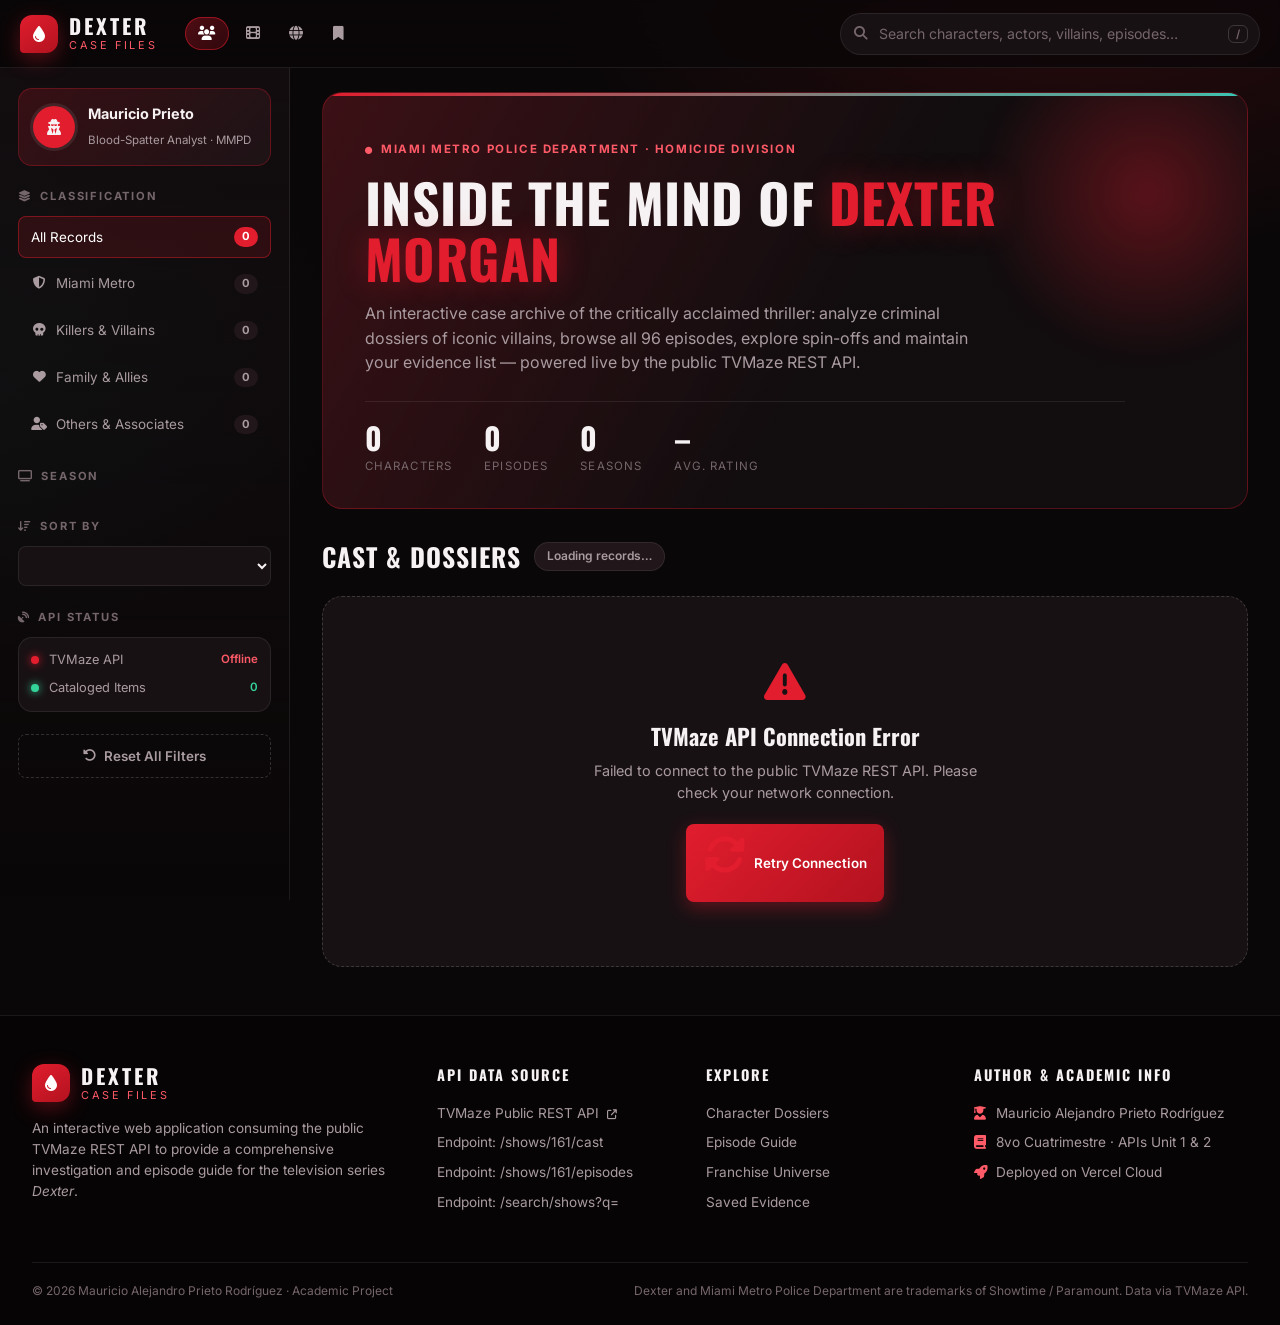
==== commit b9b8d8f1: "feat: simplify to single TVMaze API, remove weather/lab, add enriched Killers/Others roster" ====
--- a/index.html
+++ b/index.html
@@ -4,9 +4,9 @@
 <head>
   <meta charset="UTF-8">
   <meta name="viewport" content="width=device-width, initial-scale=1.0">
-  <title>Dexter Case Files | Miami Metro Forensic Archive</title>
+  <title>Dexter Case Files | Miami Metro Homicide Archive</title>
   <meta name="description"
-    content="Explore the world of Dexter: cast dossiers, every episode, franchise spin-offs, live Miami weather and forensic science. Powered by TVMaze, Wikipedia and Open-Meteo APIs.">
+    content="Explore the world of Dexter: character dossiers, infamous killers and villains, every episode guide and franchise spin-offs. Powered live by TVMaze API.">
   <meta name="theme-color" content="#0a0708">
   <link rel="icon"
     href="data:image/svg+xml,%3Csvg xmlns='http://www.w3.org/2000/svg' viewBox='0 0 100 100'%3E%3Cpath d='M50 6C50 6 18 44 18 64a32 32 0 0 0 64 0C82 44 50 6 50 6z' fill='%23e11d2e'/%3E%3C/svg%3E">
@@ -23,7 +23,7 @@
 <body>
   <a class="skip-link" href="#view">Skip to content</a>
 
-  <!-- ============ NAVBAR ============ -->
+  <!-- ============ NAVBAR (CHECKLIST 1 - REQUIREMENT 1) ============ -->
   <header class="navbar" id="navbar">
     <div class="navbar-inner">
       <button class="icon-btn menu-btn" id="menu-btn" aria-label="Open filters" aria-controls="sidebar">
@@ -39,33 +39,29 @@
       </a>
 
       <nav class="tabs" id="tabs" aria-label="Main navigation">
-        <button class="tab active" data-tab="cast"><i class="fas fa-users"></i><span>Cast</span></button>
+        <button class="tab active" data-tab="cast"><i class="fas fa-users"></i><span>Cast & Dossiers</span></button>
         <button class="tab" data-tab="episodes"><i class="fas fa-film"></i><span>Episodes</span></button>
         <button class="tab" data-tab="universe"><i class="fas fa-globe"></i><span>Universe</span></button>
-        <button class="tab" data-tab="lab"><i class="fas fa-flask"></i><span>Forensic Lab</span></button>
         <button class="tab" data-tab="saved"><i class="fas fa-bookmark"></i><span>Saved</span><b class="tab-count"
             id="saved-badge">0</b></button>
       </nav>
 
+      <!-- Search Bar (Checklist 2 - Requirement 3) -->
       <div class="search" role="search">
         <i class="fas fa-magnifying-glass"></i>
-        <input type="search" id="search" placeholder="Search characters, actors, episodes…" autocomplete="off"
+        <input type="search" id="search" placeholder="Search characters, actors, villains, episodes…" autocomplete="off"
           aria-label="Search">
         <kbd id="search-kbd">/</kbd>
         <button class="search-clear" id="search-clear" aria-label="Clear search" hidden><i
             class="fas fa-xmark"></i></button>
       </div>
-
-      <div class="weather-chip" id="weather-chip" title="Live weather at Miami Metro HQ">
-        <i class="fas fa-cloud-sun"></i><span>Miami…</span>
-      </div>
     </div>
   </header>
 
   <div class="shell">
     <div class="backdrop" id="backdrop"></div>
 
-    <!-- ============ SIDEBAR ============ -->
+    <!-- ============ SIDEBAR (CHECKLIST 1 - REQUIREMENT 2) ============ -->
     <aside class="sidebar" id="sidebar" aria-label="Filters and status">
       <div class="sidebar-head">
         <span>Filters</span>
@@ -76,70 +72,72 @@
         <div class="agent-avatar"><i class="fas fa-user-secret"></i></div>
         <div>
           <strong>Mauricio Prieto</strong>
-          <span>Blood-spatter analyst · MMPD</span>
-        </div>
-      </div>
-
+          <span>Blood-Spatter Analyst · MMPD</span>
+        </div>
+      </div>
+
+      <!-- Categories Filter: Miami Metro, Killers & Villains, Family, Others -->
       <section class="side-block" data-tabs="cast saved">
-        <h2><i class="fas fa-layer-group"></i> Category</h2>
+        <h2><i class="fas fa-layer-group"></i> Classification</h2>
         <div class="chips" id="category-filters">
-          <button class="chip active" data-cat="all"><span>All</span><b id="cnt-all">0</b></button>
+          <button class="chip active" data-cat="all"><span>All Records</span><b id="cnt-all">0</b></button>
           <button class="chip" data-cat="police"><span><i class="fas fa-shield-halved"></i> Miami Metro</span><b
               id="cnt-police">0</b></button>
           <button class="chip" data-cat="villain"><span><i class="fas fa-skull"></i> Killers & Villains</span><b
               id="cnt-villain">0</b></button>
-          <button class="chip" data-cat="family"><span><i class="fas fa-heart"></i> Family & Friends</span><b
+          <button class="chip" data-cat="family"><span><i class="fas fa-heart"></i> Family & Allies</span><b
               id="cnt-family">0</b></button>
-          <button class="chip" data-cat="other"><span><i class="fas fa-user"></i> Others</span><b
+          <button class="chip" data-cat="other"><span><i class="fas fa-user-tag"></i> Others & Associates</span><b
               id="cnt-other">0</b></button>
         </div>
       </section>
 
+      <!-- Season Filter -->
       <section class="side-block" data-tabs="episodes">
         <h2><i class="fas fa-tv"></i> Season</h2>
         <div class="chips chips-grid" id="season-filters"></div>
       </section>
 
+      <!-- Sort Options -->
       <section class="side-block" data-tabs="cast episodes">
         <h2><i class="fas fa-arrow-down-wide-short"></i> Sort by</h2>
         <select id="sort" class="select" aria-label="Sort results"></select>
       </section>
 
+      <!-- Single External API Status (TVMaze) -->
       <section class="side-block">
-        <h2><i class="fas fa-satellite-dish"></i> API status</h2>
+        <h2><i class="fas fa-satellite-dish"></i> API Status</h2>
         <ul class="status-list" id="status-list">
-          <li data-api="tvmaze"><i class="dot"></i><span>TVMaze</span><em>…</em></li>
-          <li data-api="wiki"><i class="dot"></i><span>Wikipedia</span><em>…</em></li>
-          <li data-api="meteo"><i class="dot"></i><span>Open-Meteo</span><em>…</em></li>
-        </ul>
-      </section>
-
-      <button class="btn btn-ghost btn-block" id="reset-btn"><i class="fas fa-rotate-left"></i> Reset all
-        filters</button>
+          <li data-api="tvmaze" class="loading"><i class="dot"></i><span>TVMaze API</span><em>Connecting…</em></li>
+          <li class="ok"><i class="dot"></i><span>Cataloged Items</span><em id="records-stat">0</em></li>
+        </ul>
+      </section>
+
+      <button class="btn btn-ghost btn-block" id="reset-btn"><i class="fas fa-rotate-left"></i> Reset All
+        Filters</button>
     </aside>
 
-    <!-- ============ MAIN CONTAINER ============ -->
+    <!-- ============ MAIN CONTAINER (CHECKLIST 1 - REQUIREMENT 3) ============ -->
     <main class="main" id="main">
       <section class="hero" aria-labelledby="hero-title">
         <div class="hero-glow"></div>
         <div class="hero-content">
-          <span class="eyebrow"><i class="fas fa-circle"></i> Miami Metro Police Department · Homicide</span>
+          <span class="eyebrow"><i class="fas fa-circle"></i> Miami Metro Police Department · Homicide Division</span>
           <h1 id="hero-title">Inside the mind of <span>Dexter Morgan</span></h1>
-          <p>A live forensic archive of the series: browse every character dossier, rewatch 96 episodes, track the
-            franchise and check the Miami weather — all pulled from public APIs in real time.</p>
+          <p>An interactive case archive of the critically acclaimed thriller: analyze criminal dossiers of iconic villains, browse all 96 episodes, explore spin-offs and maintain your evidence list — powered live by the public TVMaze REST API.</p>
           <div class="hero-stats">
             <div><b data-count="characters">0</b><span>Characters</span></div>
             <div><b data-count="episodes">0</b><span>Episodes</span></div>
             <div><b data-count="seasons">0</b><span>Seasons</span></div>
-            <div><b data-count="rating">–</b><span>Avg. rating</span></div>
+            <div><b data-count="rating">–</b><span>Avg. Rating</span></div>
           </div>
         </div>
       </section>
 
       <div class="toolbar">
         <div class="toolbar-left">
-          <h2 id="view-title">Cast</h2>
-          <span class="pill" id="view-count">…</span>
+          <h2 id="view-title">Cast & Dossiers</h2>
+          <span class="pill" id="view-count">Loading…</span>
         </div>
         <div class="toolbar-right" id="active-filters"></div>
       </div>
@@ -148,7 +146,7 @@
     </main>
   </div>
 
-  <!-- ============ FOOTER ============ -->
+  <!-- ============ FOOTER (CHECKLIST 1 - REQUIREMENT 4) ============ -->
   <footer class="footer">
     <div class="footer-grid">
       <div class="footer-about">
@@ -156,41 +154,39 @@
           <span class="brand-drop"><i class="fas fa-droplet"></i></span>
           <span class="brand-text"><strong>DEXTER</strong><small>Case Files</small></span>
         </div>
-        <p>An interactive single-page app that consumes three public REST APIs to build a practical fan & research
-          portal around the TV series <em>Dexter</em>.</p>
+        <p>An interactive web application consuming the public TVMaze REST API to provide a comprehensive investigation and episode guide for the television series <em>Dexter</em>.</p>
       </div>
       <div>
-        <h3>Data sources</h3>
+        <h3>API Data Source</h3>
         <ul>
-          <li><a href="https://www.tvmaze.com/api" target="_blank" rel="noopener noreferrer">TVMaze API <i
+          <li><a href="https://www.tvmaze.com/api" target="_blank" rel="noopener noreferrer">TVMaze Public REST API <i
                 class="fas fa-arrow-up-right-from-square"></i></a></li>
-          <li><a href="https://en.wikipedia.org/api/rest_v1/" target="_blank" rel="noopener noreferrer">Wikipedia REST
-              API <i class="fas fa-arrow-up-right-from-square"></i></a></li>
-          <li><a href="https://open-meteo.com/en/docs" target="_blank" rel="noopener noreferrer">Open-Meteo API <i
-                class="fas fa-arrow-up-right-from-square"></i></a></li>
+          <li><span>Endpoint: /shows/161/cast</span></li>
+          <li><span>Endpoint: /shows/161/episodes</span></li>
+          <li><span>Endpoint: /search/shows?q=</span></li>
         </ul>
       </div>
       <div>
         <h3>Explore</h3>
         <ul>
-          <li><a href="#cast">Cast dossiers</a></li>
-          <li><a href="#episodes">Episode guide</a></li>
-          <li><a href="#universe">Franchise universe</a></li>
-          <li><a href="#lab">Forensic lab</a></li>
+          <li><a href="#cast">Character Dossiers</a></li>
+          <li><a href="#episodes">Episode Guide</a></li>
+          <li><a href="#universe">Franchise Universe</a></li>
+          <li><a href="#saved">Saved Evidence</a></li>
         </ul>
       </div>
       <div>
-        <h3>Author</h3>
+        <h3>Author & Academic Info</h3>
         <ul class="author">
           <li><i class="fas fa-user-graduate"></i> Mauricio Alejandro Prieto Rodríguez</li>
-          <li><i class="fas fa-book"></i> API Consumption · Unit 2</li>
-          <li><i class="fas fa-rocket"></i> Deployed on Vercel</li>
+          <li><i class="fas fa-book"></i> 8vo Cuatrimestre · APIs Unit 1 & 2</li>
+          <li><i class="fas fa-rocket"></i> Deployed on Vercel Cloud</li>
         </ul>
       </div>
     </div>
     <div class="footer-bottom">
-      <span>© 2026 Mauricio Alejandro Prieto Rodríguez. Educational project.</span>
-      <span>Not affiliated with Showtime or Paramount. Data © their respective providers.</span>
+      <span>&copy; 2026 Mauricio Alejandro Prieto Rodríguez · Academic Project</span>
+      <span>Dexter and Miami Metro Police Department are trademarks of Showtime / Paramount. Data via TVMaze API.</span>
     </div>
   </footer>
 
--- a/css/style.css
+++ b/css/style.css
@@ -1,5 +1,6 @@
 /* ==========================================================================
-   DEXTER CASE FILES — Design system
+   DEXTER CASE FILES — Design System
+   Miami Metro Homicide & Criminal Archive
    ========================================================================== */
 :root {
   --bg: #0a0708;
@@ -113,13 +114,15 @@
   left: 8px;
 }
 
-/* ---------- Navbar ---------- */
+/* ==========================================================================
+   NAVBAR (CHECKLIST 1 - REQUIREMENT 1)
+   ========================================================================== */
 .navbar {
   position: sticky;
   top: 0;
   z-index: 60;
   height: var(--nav-h);
-  background: rgba(10, 7, 8, .78);
+  background: rgba(10, 7, 8, .82);
   backdrop-filter: blur(16px) saturate(140%);
   -webkit-backdrop-filter: blur(16px) saturate(140%);
   border-bottom: 1px solid var(--line);
@@ -189,7 +192,7 @@
   display: flex;
   align-items: center;
   gap: .5rem;
-  padding: .55rem .9rem;
+  padding: .55rem .95rem;
   border-radius: 999px;
   color: var(--muted);
   font-weight: 500;
@@ -228,10 +231,10 @@
 .search {
   position: relative;
   margin-left: auto;
-  width: min(380px, 100%);
-}
-
-.search>i.fa-magnifying-glass {
+  width: min(420px, 100%);
+}
+
+.search > i.fa-magnifying-glass {
   position: absolute;
   left: 14px;
   top: 50%;
@@ -300,24 +303,6 @@
   color: #fff;
 }
 
-.weather-chip {
-  display: flex;
-  align-items: center;
-  gap: .5rem;
-  padding: .45rem .85rem;
-  border-radius: 999px;
-  background: rgba(45, 212, 191, .1);
-  border: 1px solid rgba(45, 212, 191, .3);
-  color: #8ff0e1;
-  font-size: .78rem;
-  font-weight: 600;
-  white-space: nowrap;
-}
-
-.weather-chip i {
-  color: var(--gold);
-}
-
 .icon-btn {
   width: 40px;
   height: 40px;
@@ -338,7 +323,9 @@
   display: none;
 }
 
-/* ---------- Shell ---------- */
+/* ==========================================================================
+   SHELL & SIDEBAR (CHECKLIST 1 - REQUIREMENT 2)
+   ========================================================================== */
 .shell {
   flex: 1;
   width: 100%;
@@ -348,7 +335,6 @@
   grid-template-columns: var(--side-w) minmax(0, 1fr);
 }
 
-/* ---------- Sidebar ---------- */
 .sidebar {
   position: sticky;
   top: var(--nav-h);
@@ -601,7 +587,9 @@
   display: none;
 }
 
-/* ---------- Main ---------- */
+/* ==========================================================================
+   MAIN CONTAINER (CHECKLIST 1 - REQUIREMENT 3)
+   ========================================================================== */
 .main {
   padding: 1.5rem 2rem 3rem;
   min-width: 0;
@@ -778,7 +766,9 @@
   animation: fadeUp .45s var(--ease);
 }
 
-/* ---------- Cards ---------- */
+/* ==========================================================================
+   CARDS & GRIDS
+   ========================================================================== */
 .grid {
   display: grid;
   grid-template-columns: repeat(auto-fill, minmax(230px, 1fr));
@@ -872,7 +862,8 @@
 }
 
 .badge.other {
-  color: var(--muted);
+  color: #c084fc;
+  border-color: rgba(192, 132, 252, .45);
 }
 
 .badge.code {
@@ -976,166 +967,9 @@
   padding: 0 2px;
 }
 
-/* ---------- Lab ---------- */
-.lab {
-  display: grid;
-  grid-template-columns: repeat(2, minmax(0, 1fr));
-  gap: 1.25rem;
-}
-
-.panel {
-  background: var(--surface);
-  border: 1px solid var(--line);
-  border-radius: var(--r-lg);
-  padding: 1.5rem;
-}
-
-.panel.full {
-  grid-column: 1/-1;
-}
-
-.panel-head {
-  display: flex;
-  align-items: center;
-  justify-content: space-between;
-  gap: 1rem;
-  margin-bottom: 1.1rem;
-  padding-bottom: .9rem;
-  border-bottom: 1px solid var(--line);
-}
-
-.panel-head h3 {
-  font-family: var(--font-head);
-  font-size: 1.15rem;
-  letter-spacing: .05em;
-  text-transform: uppercase;
-  display: flex;
-  align-items: center;
-  gap: .6rem;
-}
-
-.api-tag {
-  font-size: .68rem;
-  font-weight: 600;
-  padding: .2rem .6rem;
-  border-radius: 999px;
-  color: var(--red-300);
-  background: rgba(225, 29, 46, .12);
-  border: 1px solid rgba(225, 29, 46, .35);
-}
-
-.weather-now {
-  display: flex;
-  align-items: center;
-  gap: 1.2rem;
-  margin-bottom: 1.2rem;
-}
-
-.weather-now .big-icon {
-  font-size: 3rem;
-  color: var(--gold);
-}
-
-.weather-now .temp {
-  font-family: var(--font-head);
-  font-size: 3.2rem;
-  line-height: 1;
-}
-
-.weather-now .desc {
-  color: var(--muted);
-  font-size: .88rem;
-}
-
-.mini-stats {
-  display: grid;
-  grid-template-columns: repeat(3, 1fr);
-  gap: .7rem;
-  margin-bottom: 1.2rem;
-}
-
-.mini {
-  background: var(--surface-2);
-  border: 1px solid var(--line);
-  border-radius: var(--r-sm);
-  padding: .7rem .8rem;
-}
-
-.mini span {
-  display: block;
-  font-size: .66rem;
-  color: var(--dim);
-  letter-spacing: .08em;
-  text-transform: uppercase;
-}
-
-.mini b {
-  font-size: 1.05rem;
-}
-
-.forecast {
-  display: grid;
-  grid-template-columns: repeat(5, 1fr);
-  gap: .5rem;
-}
-
-.fday {
-  text-align: center;
-  padding: .7rem .3rem;
-  border-radius: var(--r-sm);
-  background: var(--surface-2);
-  border: 1px solid var(--line);
-  font-size: .75rem;
-  color: var(--muted);
-}
-
-.fday i {
-  display: block;
-  margin: .4rem 0;
-  font-size: 1.15rem;
-  color: var(--teal);
-}
-
-.fday b {
-  color: var(--text);
-}
-
-.wiki {
-  display: flex;
-  flex-direction: column;
-  gap: .9rem;
-}
-
-.wiki img {
-  width: 100%;
-  max-height: 200px;
-  object-fit: cover;
-  object-position: top;
-  border-radius: var(--r-sm);
-}
-
-.wiki h4 {
-  font-family: var(--font-head);
-  font-size: 1.05rem;
-  letter-spacing: .03em;
-}
-
-.wiki p {
-  font-size: .86rem;
-  color: var(--muted);
-}
-
-.wiki a {
-  font-size: .8rem;
-  font-weight: 600;
-  color: var(--red-300);
-}
-
-.wiki a:hover {
-  text-decoration: underline;
-}
-
-/* ---------- State blocks ---------- */
+/* ==========================================================================
+   STATE BLOCKS & SKELETONS
+   ========================================================================== */
 .empty {
   text-align: center;
   padding: 4rem 1.5rem;
@@ -1185,7 +1019,9 @@
   margin-top: 2rem;
 }
 
-/* ---------- Modal ---------- */
+/* ==========================================================================
+   MODAL DOSSIER
+   ========================================================================== */
 .modal {
   position: fixed;
   inset: 0;
@@ -1277,6 +1113,7 @@
 .dossier-info p {
   color: var(--muted);
   font-size: .88rem;
+  line-height: 1.5;
 }
 
 .dossier-actions {
@@ -1286,7 +1123,9 @@
   margin-top: auto;
 }
 
-/* ---------- Toasts ---------- */
+/* ==========================================================================
+   TOASTS
+   ========================================================================== */
 .toasts {
   position: fixed;
   bottom: 1.25rem;
@@ -1314,7 +1153,9 @@
   color: var(--red-300);
 }
 
-/* ---------- Footer ---------- */
+/* ==========================================================================
+   FOOTER (CHECKLIST 1 - REQUIREMENT 4)
+   ========================================================================== */
 .footer {
   margin-top: auto;
   border-top: 1px solid var(--line);
@@ -1383,13 +1224,14 @@
   color: var(--dim);
 }
 
-/* ---------- Animations ---------- */
+/* ==========================================================================
+   ANIMATIONS & MEDIA QUERIES
+   ========================================================================== */
 @keyframes fadeUp {
   from {
     opacity: 0;
     transform: translateY(14px);
   }
-
   to {
     opacity: 1;
     transform: none;
@@ -1397,9 +1239,7 @@
 }
 
 @keyframes fade {
-  from {
-    opacity: 0;
-  }
+  from { opacity: 0; }
 }
 
 @keyframes pop {
@@ -1407,7 +1247,6 @@
     opacity: 0;
     transform: scale(.94) translateY(10px);
   }
-
   to {
     opacity: 1;
     transform: none;
@@ -1415,26 +1254,18 @@
 }
 
 @keyframes pulse {
-
-  50% {
-    opacity: .3;
-  }
+  50% { opacity: .3; }
 }
 
 @keyframes shimmer {
-  to {
-    background-position: -200% 0;
-  }
+  to { background-position: -200% 0; }
 }
 
 @keyframes slide {
-  to {
-    background-position: 200% 0;
-  }
+  to { background-position: 200% 0; }
 }
 
 @media (prefers-reduced-motion: reduce) {
-
   *,
   *::before,
   *::after {
@@ -1444,16 +1275,13 @@
   }
 }
 
-/* ---------- Responsive ---------- */
 @media (max-width: 1280px) {
   .tab span {
     display: none;
   }
-
   .tab {
     padding: .6rem .8rem;
   }
-
   .tab-count {
     margin-left: -.2rem;
   }
@@ -1508,10 +1336,6 @@
   .footer-grid {
     grid-template-columns: 1fr 1fr;
   }
-
-  .lab {
-    grid-template-columns: 1fr;
-  }
 }
 
 @media (max-width: 720px) {
@@ -1528,10 +1352,6 @@
 
   .brand-text small {
     display: none;
-  }
-
-  .weather-chip {
-    margin-left: auto;
   }
 
   .tabs {
@@ -1587,10 +1407,6 @@
     height: 300px;
   }
 
-  .mini-stats {
-    grid-template-columns: 1fr 1fr;
-  }
-
   .footer-grid {
     grid-template-columns: 1fr;
     gap: 1.8rem;
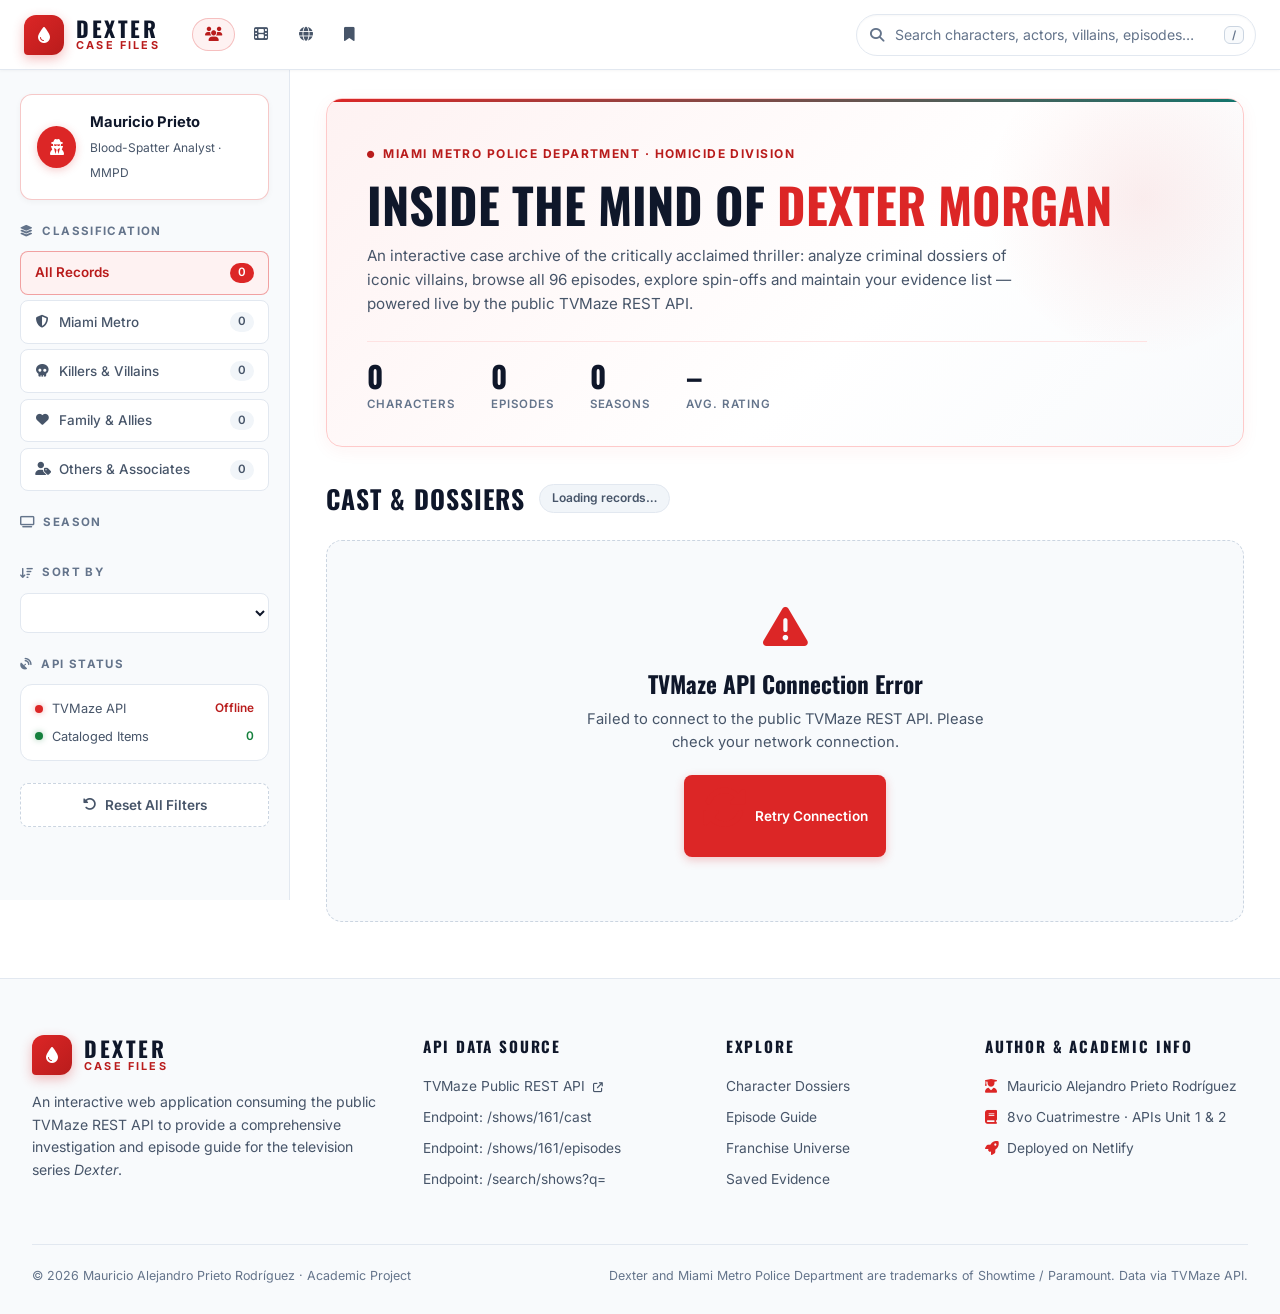
==== commit 6df27572: "chore: remove Vercel traces and configure Netlify deployment" ====
--- a/index.html
+++ b/index.html
@@ -180,7 +180,7 @@
         <ul class="author">
           <li><i class="fas fa-user-graduate"></i> Mauricio Alejandro Prieto Rodríguez</li>
           <li><i class="fas fa-book"></i> 8vo Cuatrimestre · APIs Unit 1 & 2</li>
-          <li><i class="fas fa-rocket"></i> Deployed on Vercel Cloud</li>
+          <li><i class="fas fa-rocket"></i> Deployed on Netlify</li>
         </ul>
       </div>
     </div>
--- a/css/style.css
+++ b/css/style.css
@@ -1,35 +1,39 @@
 /* ==========================================================================
-   DEXTER CASE FILES — Design System
+   DEXTER CASE FILES — Clean White Theme
    Miami Metro Homicide & Criminal Archive
    ========================================================================== */
 :root {
-  --bg: #0a0708;
-  --bg-2: #120d0f;
-  --surface: #181114;
-  --surface-2: #211619;
-  --surface-3: #2a1c20;
-  --line: rgba(255, 255, 255, .08);
-  --line-strong: rgba(255, 255, 255, .16);
-
-  --red: #e11d2e;
-  --red-600: #b3121f;
-  --red-300: #ff5a67;
-  --red-glow: rgba(225, 29, 46, .35);
-  --teal: #2dd4bf;
-  --gold: #fbbf24;
-  --green: #34d399;
-
-  --text: #f6f1f2;
-  --muted: #a99ba0;
-  --dim: #75666b;
+  --bg: #ffffff;
+  --bg-2: #f8fafc;
+  --bg-alt: #f1f5f9;
+  --surface: #ffffff;
+  --surface-2: #f8fafc;
+  --surface-3: #f1f5f9;
+  --line: #e2e8f0;
+  --line-strong: #cbd5e1;
+
+  --red: #dc2626;
+  --red-600: #b91c1c;
+  --red-700: #991b1b;
+  --red-100: #fee2e2;
+  --red-50: #fef2f2;
+  --red-glow: rgba(220, 38, 38, 0.15);
+
+  --teal: #0f766e;
+  --gold: #d97706;
+  --green: #15803d;
+
+  --text: #0f172a;
+  --muted: #475569;
+  --dim: #64748b;
 
   --r-sm: 8px;
-  --r-md: 14px;
-  --r-lg: 20px;
-  --nav-h: 68px;
+  --r-md: 12px;
+  --r-lg: 16px;
+  --nav-h: 70px;
   --side-w: 290px;
 
-  --font-body: 'Inter', system-ui, sans-serif;
+  --font-body: 'Inter', system-ui, -apple-system, sans-serif;
   --font-head: 'Oswald', 'Inter', sans-serif;
   --ease: cubic-bezier(.22, .8, .24, 1);
 }
@@ -49,16 +53,16 @@
 
 body {
   font-family: var(--font-body);
-  background: var(--bg);
+  background-color: var(--bg);
   color: var(--text);
   line-height: 1.55;
   min-height: 100vh;
   display: flex;
   flex-direction: column;
   -webkit-font-smoothing: antialiased;
-  background-image:
-    radial-gradient(900px 500px at 85% -5%, rgba(225, 29, 46, .16), transparent 60%),
-    radial-gradient(700px 500px at -5% 40%, rgba(45, 212, 191, .05), transparent 60%);
+  background-image: 
+    radial-gradient(1000px 500px at 90% -5%, rgba(220, 38, 38, 0.05), transparent 60%),
+    radial-gradient(800px 500px at 0% 30%, rgba(15, 118, 110, 0.03), transparent 60%);
   background-attachment: fixed;
 }
 
@@ -90,7 +94,7 @@
 }
 
 :focus-visible {
-  outline: 2px solid var(--red-300);
+  outline: 2px solid var(--red);
   outline-offset: 2px;
   border-radius: 6px;
 }
@@ -105,6 +109,7 @@
   left: -999px;
   top: 8px;
   background: var(--red);
+  color: #fff;
   padding: .5rem 1rem;
   border-radius: 8px;
   z-index: 999;
@@ -122,17 +127,18 @@
   top: 0;
   z-index: 60;
   height: var(--nav-h);
-  background: rgba(10, 7, 8, .82);
-  backdrop-filter: blur(16px) saturate(140%);
-  -webkit-backdrop-filter: blur(16px) saturate(140%);
+  background: rgba(255, 255, 255, 0.95);
+  backdrop-filter: blur(14px);
+  -webkit-backdrop-filter: blur(14px);
   border-bottom: 1px solid var(--line);
+  box-shadow: 0 1px 3px rgba(0, 0, 0, 0.04);
 }
 
 .navbar-inner {
   max-width: 1680px;
   height: 100%;
   margin: 0 auto;
-  padding: 0 1.25rem;
+  padding: 0 1.5rem;
   display: flex;
   align-items: center;
   gap: 1.25rem;
@@ -141,19 +147,19 @@
 .brand {
   display: flex;
   align-items: center;
-  gap: .7rem;
+  gap: .75rem;
   flex-shrink: 0;
 }
 
 .brand-drop {
-  width: 38px;
-  height: 38px;
+  width: 40px;
+  height: 40px;
   border-radius: 12px 12px 12px 4px;
-  background: linear-gradient(145deg, var(--red), var(--red-600));
+  background: linear-gradient(135deg, var(--red), var(--red-600));
   display: grid;
   place-items: center;
   color: #fff;
-  box-shadow: 0 6px 20px var(--red-glow);
+  box-shadow: 0 4px 12px rgba(220, 38, 38, 0.3);
   transition: transform .3s var(--ease);
 }
 
@@ -164,27 +170,28 @@
 .brand-text {
   display: flex;
   flex-direction: column;
-  line-height: 1;
+  line-height: 1.1;
 }
 
 .brand-text strong {
   font-family: var(--font-head);
-  font-size: 1.3rem;
-  letter-spacing: .14em;
+  font-size: 1.35rem;
+  letter-spacing: .12em;
+  color: var(--text);
 }
 
 .brand-text small {
   font-size: .68rem;
-  color: var(--red-300);
-  letter-spacing: .24em;
+  color: var(--red-600);
+  font-weight: 700;
+  letter-spacing: .2em;
   text-transform: uppercase;
-  margin-top: 3px;
 }
 
 .tabs {
   display: flex;
-  gap: .25rem;
-  margin-left: .5rem;
+  gap: .35rem;
+  margin-left: .75rem;
 }
 
 .tab {
@@ -192,10 +199,10 @@
   display: flex;
   align-items: center;
   gap: .5rem;
-  padding: .55rem .95rem;
+  padding: .55rem 1rem;
   border-radius: 999px;
   color: var(--muted);
-  font-weight: 500;
+  font-weight: 600;
   font-size: .88rem;
   white-space: nowrap;
   transition: color .2s, background .2s;
@@ -203,13 +210,13 @@
 
 .tab:hover {
   color: var(--text);
-  background: rgba(255, 255, 255, .05);
+  background: var(--bg-alt);
 }
 
 .tab.active {
-  color: #fff;
-  background: linear-gradient(135deg, rgba(225, 29, 46, .32), rgba(179, 18, 31, .22));
-  box-shadow: inset 0 0 0 1px rgba(225, 29, 46, .55);
+  color: var(--red-600);
+  background: var(--red-50);
+  box-shadow: inset 0 0 0 1px rgba(220, 38, 38, 0.25);
 }
 
 .tab-count {
@@ -231,7 +238,7 @@
 .search {
   position: relative;
   margin-left: auto;
-  width: min(420px, 100%);
+  width: min(400px, 100%);
 }
 
 .search > i.fa-magnifying-glass {
@@ -240,7 +247,7 @@
   top: 50%;
   transform: translateY(-50%);
   color: var(--dim);
-  font-size: .85rem;
+  font-size: .88rem;
   pointer-events: none;
 }
 
@@ -253,7 +260,9 @@
   border-radius: 999px;
   outline: none;
   font-size: .88rem;
-  transition: border-color .2s, box-shadow .2s, background .2s;
+  color: var(--text);
+  box-shadow: inset 0 1px 2px rgba(0, 0, 0, 0.03);
+  transition: border-color .2s, box-shadow .2s;
 }
 
 .search input::-webkit-search-cancel-button {
@@ -266,8 +275,7 @@
 
 .search input:focus {
   border-color: var(--red);
-  background: var(--surface-2);
-  box-shadow: 0 0 0 4px rgba(225, 29, 46, .16);
+  box-shadow: 0 0 0 3px rgba(220, 38, 38, 0.12);
 }
 
 .search kbd {
@@ -281,6 +289,7 @@
   border-radius: 6px;
   padding: 1px 7px;
   pointer-events: none;
+  background: var(--surface-2);
 }
 
 .search:focus-within kbd {
@@ -300,17 +309,19 @@
 
 .search-clear:hover {
   background: var(--surface-3);
-  color: #fff;
+  color: var(--text);
 }
 
 .icon-btn {
   width: 40px;
   height: 40px;
-  border-radius: 12px;
+  border-radius: 10px;
   display: grid;
   place-items: center;
   background: var(--surface);
   border: 1px solid var(--line);
+  color: var(--text);
+  box-shadow: 0 1px 2px rgba(0,0,0,0.05);
   transition: background .2s, border-color .2s;
 }
 
@@ -340,14 +351,14 @@
   top: var(--nav-h);
   height: calc(100vh - var(--nav-h));
   overflow-y: auto;
-  padding: 1.25rem 1.1rem 2rem;
+  padding: 1.5rem 1.25rem 2rem;
   border-right: 1px solid var(--line);
-  background: linear-gradient(180deg, rgba(24, 17, 20, .6), rgba(10, 7, 8, 0));
+  background: var(--bg-2);
   display: flex;
   flex-direction: column;
   gap: 1.4rem;
   scrollbar-width: thin;
-  scrollbar-color: var(--surface-3) transparent;
+  scrollbar-color: var(--line-strong) transparent;
 }
 
 .sidebar-head {
@@ -355,19 +366,21 @@
   align-items: center;
   justify-content: space-between;
   font-family: var(--font-head);
-  font-size: 1.1rem;
-  letter-spacing: .1em;
+  font-size: 1.15rem;
+  letter-spacing: .08em;
   text-transform: uppercase;
+  color: var(--text);
 }
 
 .agent {
   display: flex;
   align-items: center;
-  gap: .8rem;
-  padding: .9rem;
+  gap: .85rem;
+  padding: 1rem;
   border-radius: var(--r-md);
-  background: linear-gradient(135deg, rgba(225, 29, 46, .18), rgba(33, 22, 25, .8));
-  border: 1px solid rgba(225, 29, 46, .3);
+  background: #ffffff;
+  border: 1px solid rgba(220, 38, 38, 0.25);
+  box-shadow: 0 2px 6px rgba(0, 0, 0, 0.04);
 }
 
 .agent-avatar {
@@ -375,18 +388,20 @@
   height: 42px;
   border-radius: 50%;
   background: var(--red);
+  color: #fff;
   display: grid;
   place-items: center;
-  box-shadow: 0 0 0 3px rgba(255, 255, 255, .08);
+  box-shadow: 0 2px 8px rgba(220, 38, 38, 0.25);
 }
 
 .agent strong {
   display: block;
-  font-size: .9rem;
+  font-size: .92rem;
+  color: var(--text);
 }
 
 .agent span {
-  font-size: .72rem;
+  font-size: .75rem;
   color: var(--muted);
 }
 
@@ -395,9 +410,9 @@
 }
 
 .side-block h2 {
-  font-size: .7rem;
+  font-size: .72rem;
   font-weight: 700;
-  letter-spacing: .16em;
+  letter-spacing: .12em;
   text-transform: uppercase;
   color: var(--dim);
   margin-bottom: .65rem;
@@ -409,7 +424,7 @@
 .chips {
   display: flex;
   flex-direction: column;
-  gap: .3rem;
+  gap: .35rem;
 }
 
 .chips-grid {
@@ -423,11 +438,13 @@
   justify-content: space-between;
   align-items: center;
   gap: .5rem;
-  padding: .6rem .8rem;
+  padding: .65rem .85rem;
   border-radius: var(--r-sm);
-  border: 1px solid transparent;
+  border: 1px solid var(--line);
+  background: #ffffff;
   color: var(--muted);
   font-size: .84rem;
+  font-weight: 500;
   text-align: left;
   transition: all .2s;
 }
@@ -445,22 +462,25 @@
 }
 
 .chip b {
-  font-size: .7rem;
-  background: var(--surface-2);
+  font-size: .72rem;
+  background: var(--bg-alt);
   color: var(--muted);
   padding: 1px 8px;
   border-radius: 999px;
+  font-weight: 600;
 }
 
 .chip:hover {
-  background: rgba(255, 255, 255, .04);
-  color: var(--text);
+  background: var(--bg-alt);
+  color: var(--text);
+  border-color: var(--line-strong);
 }
 
 .chip.active {
-  background: rgba(225, 29, 46, .14);
-  border-color: rgba(225, 29, 46, .45);
-  color: #fff;
+  background: var(--red-50);
+  border-color: rgba(220, 38, 38, 0.4);
+  color: var(--red-600);
+  font-weight: 600;
 }
 
 .chip.active b {
@@ -476,12 +496,14 @@
 
 .select {
   width: 100%;
-  padding: .65rem .8rem;
-  background: var(--surface);
+  padding: .65rem .85rem;
+  background: #ffffff;
   border: 1px solid var(--line);
   border-radius: var(--r-sm);
   font-size: .85rem;
+  color: var(--text);
   outline: none;
+  transition: border-color .2s;
 }
 
 .select:focus {
@@ -492,10 +514,10 @@
   display: flex;
   flex-direction: column;
   gap: .5rem;
-  background: var(--surface);
+  background: #ffffff;
   border: 1px solid var(--line);
   border-radius: var(--r-md);
-  padding: .8rem;
+  padding: .85rem;
 }
 
 .status-list li {
@@ -512,7 +534,7 @@
 
 .status-list em {
   font-style: normal;
-  font-size: .72rem;
+  font-size: .74rem;
   font-weight: 600;
   color: var(--dim);
 }
@@ -526,7 +548,7 @@
 
 .status-list li.ok .dot {
   background: var(--green);
-  box-shadow: 0 0 8px var(--green);
+  box-shadow: 0 0 6px rgba(21, 128, 61, 0.4);
 }
 
 .status-list li.ok em {
@@ -535,11 +557,11 @@
 
 .status-list li.fail .dot {
   background: var(--red);
-  box-shadow: 0 0 8px var(--red);
+  box-shadow: 0 0 6px rgba(220, 38, 38, 0.4);
 }
 
 .status-list li.fail em {
-  color: var(--red-300);
+  color: var(--red-600);
 }
 
 .status-list li.loading .dot {
@@ -551,10 +573,10 @@
   align-items: center;
   justify-content: center;
   gap: .5rem;
-  padding: .65rem 1.1rem;
+  padding: .65rem 1.15rem;
   border-radius: var(--r-sm);
   font-weight: 600;
-  font-size: .84rem;
+  font-size: .85rem;
   transition: all .2s var(--ease);
 }
 
@@ -563,24 +585,27 @@
 }
 
 .btn-primary {
-  background: linear-gradient(135deg, var(--red), var(--red-600));
+  background: var(--red);
   color: #fff;
-  box-shadow: 0 6px 18px var(--red-glow);
+  box-shadow: 0 3px 10px rgba(220, 38, 38, 0.25);
 }
 
 .btn-primary:hover {
+  background: var(--red-600);
   transform: translateY(-2px);
-  box-shadow: 0 10px 24px var(--red-glow);
+  box-shadow: 0 6px 14px rgba(220, 38, 38, 0.35);
 }
 
 .btn-ghost {
   border: 1px dashed var(--line-strong);
+  background: #ffffff;
   color: var(--muted);
 }
 
 .btn-ghost:hover {
   border-color: var(--red);
-  color: var(--red-300);
+  color: var(--red-600);
+  background: var(--red-50);
 }
 
 .backdrop {
@@ -591,20 +616,20 @@
    MAIN CONTAINER (CHECKLIST 1 - REQUIREMENT 3)
    ========================================================================== */
 .main {
-  padding: 1.5rem 2rem 3rem;
+  padding: 1.75rem 2.25rem 3.5rem;
   min-width: 0;
+  background: #ffffff;
 }
 
 .hero {
   position: relative;
   overflow: hidden;
   border-radius: var(--r-lg);
-  padding: 2.6rem 2.6rem 2rem;
-  margin-bottom: 1.75rem;
-  border: 1px solid rgba(225, 29, 46, .3);
-  background:
-    linear-gradient(120deg, rgba(225, 29, 46, .2), rgba(18, 13, 15, .92) 55%),
-    var(--bg-2);
+  padding: 2.5rem 2.5rem 2rem;
+  margin-bottom: 2rem;
+  border: 1px solid #fecaca;
+  background: linear-gradient(135deg, #fef2f2 0%, #ffffff 60%, #f8fafc 100%);
+  box-shadow: 0 4px 18px rgba(220, 38, 38, 0.05);
 }
 
 .hero::before {
@@ -619,30 +644,29 @@
 
 .hero-glow {
   position: absolute;
-  right: -80px;
-  top: -80px;
-  width: 360px;
-  height: 360px;
-  background: radial-gradient(circle, var(--red-glow), transparent 65%);
-  filter: blur(10px);
+  right: -60px;
+  top: -60px;
+  width: 320px;
+  height: 320px;
+  background: radial-gradient(circle, rgba(220, 38, 38, 0.08), transparent 70%);
   pointer-events: none;
 }
 
 .hero-content {
   position: relative;
-  max-width: 760px;
+  max-width: 780px;
 }
 
 .eyebrow {
   display: inline-flex;
   align-items: center;
   gap: .5rem;
-  font-size: .72rem;
+  font-size: .75rem;
   font-weight: 700;
-  letter-spacing: .14em;
+  letter-spacing: .12em;
   text-transform: uppercase;
-  color: var(--red-300);
-  margin-bottom: .9rem;
+  color: var(--red-600);
+  margin-bottom: .85rem;
 }
 
 .eyebrow i {
@@ -653,30 +677,31 @@
 .hero h1 {
   font-family: var(--font-head);
   font-weight: 700;
-  font-size: clamp(2rem, 4.2vw, 3.4rem);
-  line-height: 1.05;
+  font-size: clamp(2rem, 3.8vw, 3.2rem);
+  line-height: 1.08;
   text-transform: uppercase;
-  letter-spacing: .01em;
+  color: var(--text);
 }
 
 .hero h1 span {
   color: var(--red);
-  text-shadow: 0 0 30px var(--red-glow);
 }
 
 .hero p {
   color: var(--muted);
-  margin-top: .9rem;
-  max-width: 62ch;
+  margin-top: .85rem;
+  font-size: .95rem;
+  max-width: 65ch;
+  line-height: 1.6;
 }
 
 .hero-stats {
   display: flex;
   flex-wrap: wrap;
-  gap: 2rem;
-  margin-top: 1.6rem;
-  padding-top: 1.3rem;
-  border-top: 1px solid var(--line);
+  gap: 2.25rem;
+  margin-top: 1.5rem;
+  padding-top: 1.25rem;
+  border-top: 1px solid #fee2e2;
 }
 
 .hero-stats div {
@@ -686,15 +711,17 @@
 
 .hero-stats b {
   font-family: var(--font-head);
-  font-size: 1.9rem;
+  font-size: 1.85rem;
   line-height: 1;
+  color: var(--text);
 }
 
 .hero-stats span {
   font-size: .72rem;
   color: var(--dim);
-  letter-spacing: .1em;
+  letter-spacing: .08em;
   text-transform: uppercase;
+  font-weight: 600;
   margin-top: .3rem;
 }
 
@@ -704,13 +731,13 @@
   justify-content: space-between;
   flex-wrap: wrap;
   gap: .75rem;
-  margin-bottom: 1.25rem;
+  margin-bottom: 1.35rem;
 }
 
 .toolbar-left {
   display: flex;
   align-items: center;
-  gap: .8rem;
+  gap: .85rem;
 }
 
 .toolbar h2 {
@@ -718,6 +745,7 @@
   font-size: 1.6rem;
   letter-spacing: .04em;
   text-transform: uppercase;
+  color: var(--text);
 }
 
 .pill {
@@ -725,7 +753,7 @@
   font-weight: 600;
   padding: .25rem .75rem;
   border-radius: 999px;
-  background: var(--surface-2);
+  background: var(--bg-alt);
   border: 1px solid var(--line);
   color: var(--muted);
 }
@@ -741,11 +769,12 @@
   align-items: center;
   gap: .4rem;
   font-size: .75rem;
-  padding: .25rem .4rem .25rem .75rem;
+  font-weight: 600;
+  padding: .25rem .45rem .25rem .75rem;
   border-radius: 999px;
-  background: rgba(225, 29, 46, .14);
-  border: 1px solid rgba(225, 29, 46, .4);
-  color: #ffd0d4;
+  background: var(--red-50);
+  border: 1px solid #fecaca;
+  color: var(--red-700);
 }
 
 .tag button {
@@ -755,10 +784,11 @@
   display: grid;
   place-items: center;
   font-size: .65rem;
+  color: var(--red-700);
 }
 
 .tag button:hover {
-  background: rgba(255, 255, 255, .15);
+  background: rgba(220, 38, 38, 0.15);
 }
 
 .view {
@@ -771,39 +801,40 @@
    ========================================================================== */
 .grid {
   display: grid;
-  grid-template-columns: repeat(auto-fill, minmax(230px, 1fr));
-  gap: 1.25rem;
+  grid-template-columns: repeat(auto-fill, minmax(240px, 1fr));
+  gap: 1.35rem;
 }
 
 .grid-wide {
-  grid-template-columns: repeat(auto-fill, minmax(310px, 1fr));
+  grid-template-columns: repeat(auto-fill, minmax(320px, 1fr));
 }
 
 .card {
   position: relative;
   display: flex;
   flex-direction: column;
-  background: var(--surface);
+  background: #ffffff;
   border: 1px solid var(--line);
   border-radius: var(--r-md);
   overflow: hidden;
   cursor: pointer;
-  transition: transform .35s var(--ease), border-color .25s, box-shadow .35s;
+  box-shadow: 0 2px 6px rgba(0, 0, 0, 0.04);
+  transition: transform .3s var(--ease), border-color .25s, box-shadow .3s;
   animation: fadeUp .5s var(--ease) both;
-  animation-delay: calc(var(--i, 0) * 35ms);
+  animation-delay: calc(var(--i, 0) * 30ms);
 }
 
 .card:hover {
-  transform: translateY(-6px);
-  border-color: rgba(225, 29, 46, .55);
-  box-shadow: 0 18px 40px rgba(0, 0, 0, .55), 0 0 0 1px rgba(225, 29, 46, .2), 0 10px 40px -10px var(--red-glow);
+  transform: translateY(-5px);
+  border-color: rgba(220, 38, 38, 0.5);
+  box-shadow: 0 12px 28px rgba(0, 0, 0, 0.08), 0 0 0 1px rgba(220, 38, 38, 0.2);
 }
 
 .card-media {
   position: relative;
   aspect-ratio: 3/4;
   overflow: hidden;
-  background: var(--surface-3);
+  background: var(--bg-alt);
 }
 
 .card-media.landscape {
@@ -815,18 +846,18 @@
   height: 100%;
   object-fit: cover;
   object-position: top;
-  transition: transform .6s var(--ease);
+  transition: transform .5s var(--ease);
 }
 
 .card:hover .card-media img {
-  transform: scale(1.07);
+  transform: scale(1.05);
 }
 
 .card-media::after {
   content: "";
   position: absolute;
-  inset: 55% 0 0 0;
-  background: linear-gradient(180deg, transparent, rgba(10, 7, 8, .88));
+  inset: 60% 0 0 0;
+  background: linear-gradient(180deg, transparent, rgba(15, 23, 42, 0.7));
   pointer-events: none;
 }
 
@@ -835,39 +866,43 @@
   top: .7rem;
   left: .7rem;
   z-index: 2;
-  font-size: .66rem;
+  font-size: .68rem;
   font-weight: 700;
-  letter-spacing: .06em;
+  letter-spacing: .04em;
   text-transform: uppercase;
-  padding: .28rem .6rem;
+  padding: .25rem .65rem;
   border-radius: 999px;
-  backdrop-filter: blur(8px);
-  background: rgba(10, 7, 8, .72);
-  border: 1px solid var(--line-strong);
+  box-shadow: 0 2px 6px rgba(0, 0, 0, 0.12);
 }
 
 .badge.police {
-  color: #7dd3fc;
-  border-color: rgba(125, 211, 252, .45);
+  color: #0369a1;
+  background: #f0f9ff;
+  border: 1px solid #bae6fd;
 }
 
 .badge.villain {
-  color: var(--red-300);
-  border-color: rgba(255, 90, 103, .5);
+  color: #b91c1c;
+  background: #fef2f2;
+  border: 1px solid #fecaca;
 }
 
 .badge.family {
-  color: #f9a8d4;
-  border-color: rgba(249, 168, 212, .45);
+  color: #be185d;
+  background: #fdf2f8;
+  border: 1px solid #fbcfe8;
 }
 
 .badge.other {
-  color: #c084fc;
-  border-color: rgba(192, 132, 252, .45);
+  color: #6b21a8;
+  background: #faf5ff;
+  border: 1px solid #e9d5ff;
 }
 
 .badge.code {
-  color: var(--red-300);
+  color: #b91c1c;
+  background: #fef2f2;
+  border: 1px solid #fecaca;
 }
 
 .save-btn {
@@ -880,22 +915,24 @@
   border-radius: 50%;
   display: grid;
   place-items: center;
-  background: rgba(10, 7, 8, .72);
-  backdrop-filter: blur(8px);
+  background: rgba(255, 255, 255, 0.9);
+  backdrop-filter: blur(6px);
   border: 1px solid var(--line-strong);
-  color: var(--muted);
+  color: var(--dim);
+  box-shadow: 0 2px 4px rgba(0, 0, 0, 0.1);
   transition: all .2s var(--ease);
 }
 
 .save-btn:hover {
   transform: scale(1.12);
-  color: #fff;
+  color: var(--red);
+  background: #ffffff;
 }
 
 .save-btn.on {
-  color: var(--red-300);
+  color: var(--red);
   border-color: var(--red);
-  background: rgba(225, 29, 46, .25);
+  background: var(--red-50);
 }
 
 .rating {
@@ -907,41 +944,46 @@
   gap: .3rem;
   align-items: center;
   font-weight: 700;
-  font-size: .78rem;
-  color: var(--gold);
+  font-size: .8rem;
+  color: #fef08a;
+  text-shadow: 0 1px 3px rgba(0, 0, 0, 0.6);
 }
 
 .card-body {
-  padding: 1rem 1.05rem 1.15rem;
+  padding: 1.1rem 1.15rem 1.25rem;
   display: flex;
   flex-direction: column;
   gap: .3rem;
   flex: 1;
+  background: #ffffff;
 }
 
 .card-title {
   font-family: var(--font-head);
-  font-size: 1.12rem;
+  font-size: 1.15rem;
   letter-spacing: .02em;
-  line-height: 1.2;
+  line-height: 1.25;
+  color: var(--text);
 }
 
 .card-sub {
-  font-size: .8rem;
+  font-size: .82rem;
   color: var(--muted);
   display: flex;
   align-items: center;
   gap: .4rem;
+  font-weight: 500;
 }
 
 .card-text {
-  font-size: .8rem;
+  font-size: .82rem;
   color: var(--dim);
+  line-height: 1.5;
   display: -webkit-box;
   -webkit-line-clamp: 3;
   -webkit-box-orient: vertical;
   overflow: hidden;
-  margin-top: .3rem;
+  margin-top: .35rem;
 }
 
 .card-meta {
@@ -953,18 +995,21 @@
 }
 
 .meta {
-  font-size: .68rem;
-  padding: .15rem .55rem;
+  font-size: .7rem;
+  font-weight: 500;
+  padding: .2rem .6rem;
   border-radius: 999px;
-  background: var(--surface-2);
-  color: var(--muted);
+  background: var(--bg-alt);
+  color: var(--muted);
+  border: 1px solid var(--line);
 }
 
 mark {
-  background: rgba(225, 29, 46, .35);
-  color: #fff;
+  background: #fecaca;
+  color: #991b1b;
   border-radius: 3px;
-  padding: 0 2px;
+  padding: 0 3px;
+  font-weight: 600;
 }
 
 /* ==========================================================================
@@ -975,48 +1020,49 @@
   padding: 4rem 1.5rem;
   border: 1px dashed var(--line-strong);
   border-radius: var(--r-lg);
-  background: var(--surface);
+  background: var(--bg-2);
 }
 
 .empty i {
-  font-size: 2.6rem;
+  font-size: 2.8rem;
   color: var(--red);
   margin-bottom: 1rem;
 }
 
 .empty h3 {
   font-family: var(--font-head);
-  font-size: 1.4rem;
+  font-size: 1.45rem;
   margin-bottom: .4rem;
+  color: var(--text);
 }
 
 .empty p {
   color: var(--muted);
-  max-width: 46ch;
-  margin: 0 auto 1.2rem;
-  font-size: .9rem;
+  max-width: 48ch;
+  margin: 0 auto 1.35rem;
+  font-size: .92rem;
 }
 
 .skeleton {
   border-radius: var(--r-md);
   aspect-ratio: 3/5;
-  background: linear-gradient(100deg, var(--surface) 30%, var(--surface-3) 50%, var(--surface) 70%);
+  background: linear-gradient(100deg, #f1f5f9 30%, #e2e8f0 50%, #f1f5f9 70%);
   background-size: 200% 100%;
   animation: shimmer 1.3s linear infinite;
   border: 1px solid var(--line);
 }
 
 .section-label {
-  font-size: .75rem;
-  letter-spacing: .14em;
+  font-size: .78rem;
+  letter-spacing: .12em;
   text-transform: uppercase;
   color: var(--dim);
-  margin: 0 0 .9rem;
+  margin: 0 0 1rem;
   font-weight: 700;
 }
 
 .section-label:not(:first-child) {
-  margin-top: 2rem;
+  margin-top: 2.25rem;
 }
 
 /* ==========================================================================
@@ -1029,8 +1075,8 @@
   display: grid;
   place-items: center;
   padding: 1.25rem;
-  background: rgba(5, 3, 4, .78);
-  backdrop-filter: blur(8px);
+  background: rgba(15, 23, 42, 0.6);
+  backdrop-filter: blur(6px);
   animation: fade .25s;
 }
 
@@ -1043,84 +1089,90 @@
   width: min(780px, 100%);
   max-height: 90vh;
   overflow: auto;
-  background: var(--surface);
-  border: 1px solid rgba(225, 29, 46, .4);
+  background: #ffffff;
+  border: 1px solid var(--line);
   border-radius: var(--r-lg);
-  box-shadow: 0 30px 80px rgba(0, 0, 0, .7), 0 0 60px -20px var(--red-glow);
+  box-shadow: 0 25px 50px -12px rgba(0, 0, 0, 0.25);
   animation: pop .35s var(--ease);
 }
 
 .modal-close {
   position: absolute;
-  top: 12px;
-  right: 12px;
+  top: 14px;
+  right: 14px;
   z-index: 3;
 }
 
 .dossier {
   display: grid;
-  grid-template-columns: 250px 1fr;
+  grid-template-columns: 260px 1fr;
 }
 
 .dossier img {
   width: 100%;
   height: 100%;
-  min-height: 340px;
+  min-height: 360px;
   object-fit: cover;
   object-position: top;
+  background: var(--bg-alt);
 }
 
 .dossier-info {
-  padding: 2rem 1.8rem;
+  padding: 2.25rem 2rem;
   display: flex;
   flex-direction: column;
   gap: 1rem;
+  background: #ffffff;
 }
 
 .dossier-info .file-no {
-  font-size: .72rem;
-  letter-spacing: .2em;
-  color: var(--red-300);
+  font-size: .75rem;
+  letter-spacing: .18em;
+  color: var(--red-600);
   font-weight: 700;
 }
 
 .dossier-info h3 {
   font-family: var(--font-head);
   font-size: 2rem;
-  line-height: 1.05;
+  line-height: 1.1;
   text-transform: uppercase;
+  color: var(--text);
 }
 
 .dossier-info dl {
   display: grid;
   grid-template-columns: 110px 1fr;
-  gap: .55rem .8rem;
-  font-size: .86rem;
+  gap: .6rem .85rem;
+  font-size: .88rem;
 }
 
 .dossier-info dt {
   color: var(--dim);
-  font-size: .7rem;
-  letter-spacing: .1em;
+  font-size: .72rem;
+  letter-spacing: .08em;
   text-transform: uppercase;
+  font-weight: 600;
   padding-top: 2px;
 }
 
 .dossier-info dd {
   color: var(--text);
+  font-weight: 500;
 }
 
 .dossier-info p {
   color: var(--muted);
-  font-size: .88rem;
-  line-height: 1.5;
+  font-size: .9rem;
+  line-height: 1.6;
 }
 
 .dossier-actions {
   display: flex;
-  gap: .6rem;
+  gap: .65rem;
   flex-wrap: wrap;
   margin-top: auto;
+  padding-top: .75rem;
 }
 
 /* ==========================================================================
@@ -1128,8 +1180,8 @@
    ========================================================================== */
 .toasts {
   position: fixed;
-  bottom: 1.25rem;
-  right: 1.25rem;
+  bottom: 1.5rem;
+  right: 1.5rem;
   z-index: 200;
   display: flex;
   flex-direction: column;
@@ -1139,18 +1191,20 @@
 .toast {
   display: flex;
   align-items: center;
-  gap: .6rem;
-  padding: .75rem 1.1rem;
+  gap: .65rem;
+  padding: .85rem 1.25rem;
   border-radius: var(--r-sm);
-  background: var(--surface-3);
-  border: 1px solid var(--line-strong);
-  box-shadow: 0 10px 30px rgba(0, 0, 0, .5);
-  font-size: .85rem;
+  background: #ffffff;
+  border: 1px solid var(--line);
+  box-shadow: 0 10px 25px rgba(0, 0, 0, 0.1);
+  font-size: .88rem;
+  font-weight: 500;
+  color: var(--text);
   animation: pop .3s var(--ease);
 }
 
 .toast i {
-  color: var(--red-300);
+  color: var(--red);
 }
 
 /* ==========================================================================
@@ -1159,45 +1213,48 @@
 .footer {
   margin-top: auto;
   border-top: 1px solid var(--line);
-  background: #070405;
-  padding: 3rem 2rem 1.5rem;
+  background: var(--bg-2);
+  padding: 3.5rem 2rem 1.75rem;
 }
 
 .footer-grid {
   max-width: 1680px;
   margin: 0 auto;
   display: grid;
-  grid-template-columns: 1.6fr 1fr 1fr 1.2fr;
+  grid-template-columns: 1.6fr 1.2fr 1fr 1.2fr;
   gap: 2.5rem;
 }
 
 .footer-about p {
   margin-top: 1rem;
-  font-size: .85rem;
-  color: var(--muted);
-  max-width: 42ch;
+  font-size: .88rem;
+  color: var(--muted);
+  max-width: 44ch;
+  line-height: 1.6;
 }
 
 .footer h3 {
   font-family: var(--font-head);
-  font-size: .9rem;
-  letter-spacing: .14em;
+  font-size: .95rem;
+  letter-spacing: .12em;
   text-transform: uppercase;
-  margin-bottom: 1rem;
+  color: var(--text);
+  margin-bottom: 1.1rem;
 }
 
 .footer li {
-  margin-bottom: .55rem;
-  font-size: .85rem;
+  margin-bottom: .6rem;
+  font-size: .86rem;
   color: var(--muted);
 }
 
 .footer li a {
   transition: color .2s, padding .2s;
+  color: var(--muted);
 }
 
 .footer li a:hover {
-  color: var(--red-300);
+  color: var(--red);
   padding-left: 4px;
 }
 
@@ -1207,20 +1264,20 @@
 }
 
 .footer .author i {
-  color: var(--red-300);
+  color: var(--red);
   width: 18px;
 }
 
 .footer-bottom {
   max-width: 1680px;
-  margin: 2.5rem auto 0;
-  padding-top: 1.2rem;
+  margin: 2.75rem auto 0;
+  padding-top: 1.35rem;
   border-top: 1px solid var(--line);
   display: flex;
   justify-content: space-between;
   flex-wrap: wrap;
   gap: .6rem;
-  font-size: .75rem;
+  font-size: .78rem;
   color: var(--dim);
 }
 
@@ -1230,7 +1287,7 @@
 @keyframes fadeUp {
   from {
     opacity: 0;
-    transform: translateY(14px);
+    transform: translateY(12px);
   }
   to {
     opacity: 1;
@@ -1245,7 +1302,7 @@
 @keyframes pop {
   from {
     opacity: 0;
-    transform: scale(.94) translateY(10px);
+    transform: scale(.95) translateY(10px);
   }
   to {
     opacity: 1;
@@ -1303,10 +1360,10 @@
     left: 0;
     width: min(320px, 86vw);
     height: 100vh;
-    background: var(--bg-2);
+    background: #ffffff;
     transform: translateX(-102%);
     transition: transform .35s var(--ease);
-    box-shadow: 0 0 60px rgba(0, 0, 0, .7);
+    box-shadow: 0 0 50px rgba(0, 0, 0, 0.15);
   }
 
   .sidebar.open {
@@ -1322,7 +1379,7 @@
     position: fixed;
     inset: 0;
     z-index: 80;
-    background: rgba(0, 0, 0, .6);
+    background: rgba(15, 23, 42, 0.4);
     opacity: 0;
     pointer-events: none;
     transition: opacity .3s;
@@ -1340,14 +1397,14 @@
 
 @media (max-width: 720px) {
   :root {
-    --nav-h: 112px;
+    --nav-h: 116px;
   }
 
   .navbar-inner {
     flex-wrap: wrap;
     align-content: center;
     gap: .5rem .75rem;
-    padding: .5rem .9rem;
+    padding: .6rem 1rem;
   }
 
   .brand-text small {
@@ -1378,11 +1435,11 @@
   }
 
   .main {
-    padding: 1rem;
+    padding: 1.25rem 1rem;
   }
 
   .hero {
-    padding: 1.6rem 1.25rem;
+    padding: 1.75rem 1.25rem;
   }
 
   .hero-stats {
@@ -1391,7 +1448,7 @@
 
   .grid {
     grid-template-columns: repeat(2, 1fr);
-    gap: .8rem;
+    gap: .9rem;
   }
 
   .grid-wide {
@@ -1409,10 +1466,10 @@
 
   .footer-grid {
     grid-template-columns: 1fr;
-    gap: 1.8rem;
+    gap: 2rem;
   }
 
   .footer {
-    padding: 2rem 1.25rem 1.25rem;
-  }
-}
+    padding: 2.5rem 1.25rem 1.5rem;
+  }
+}
